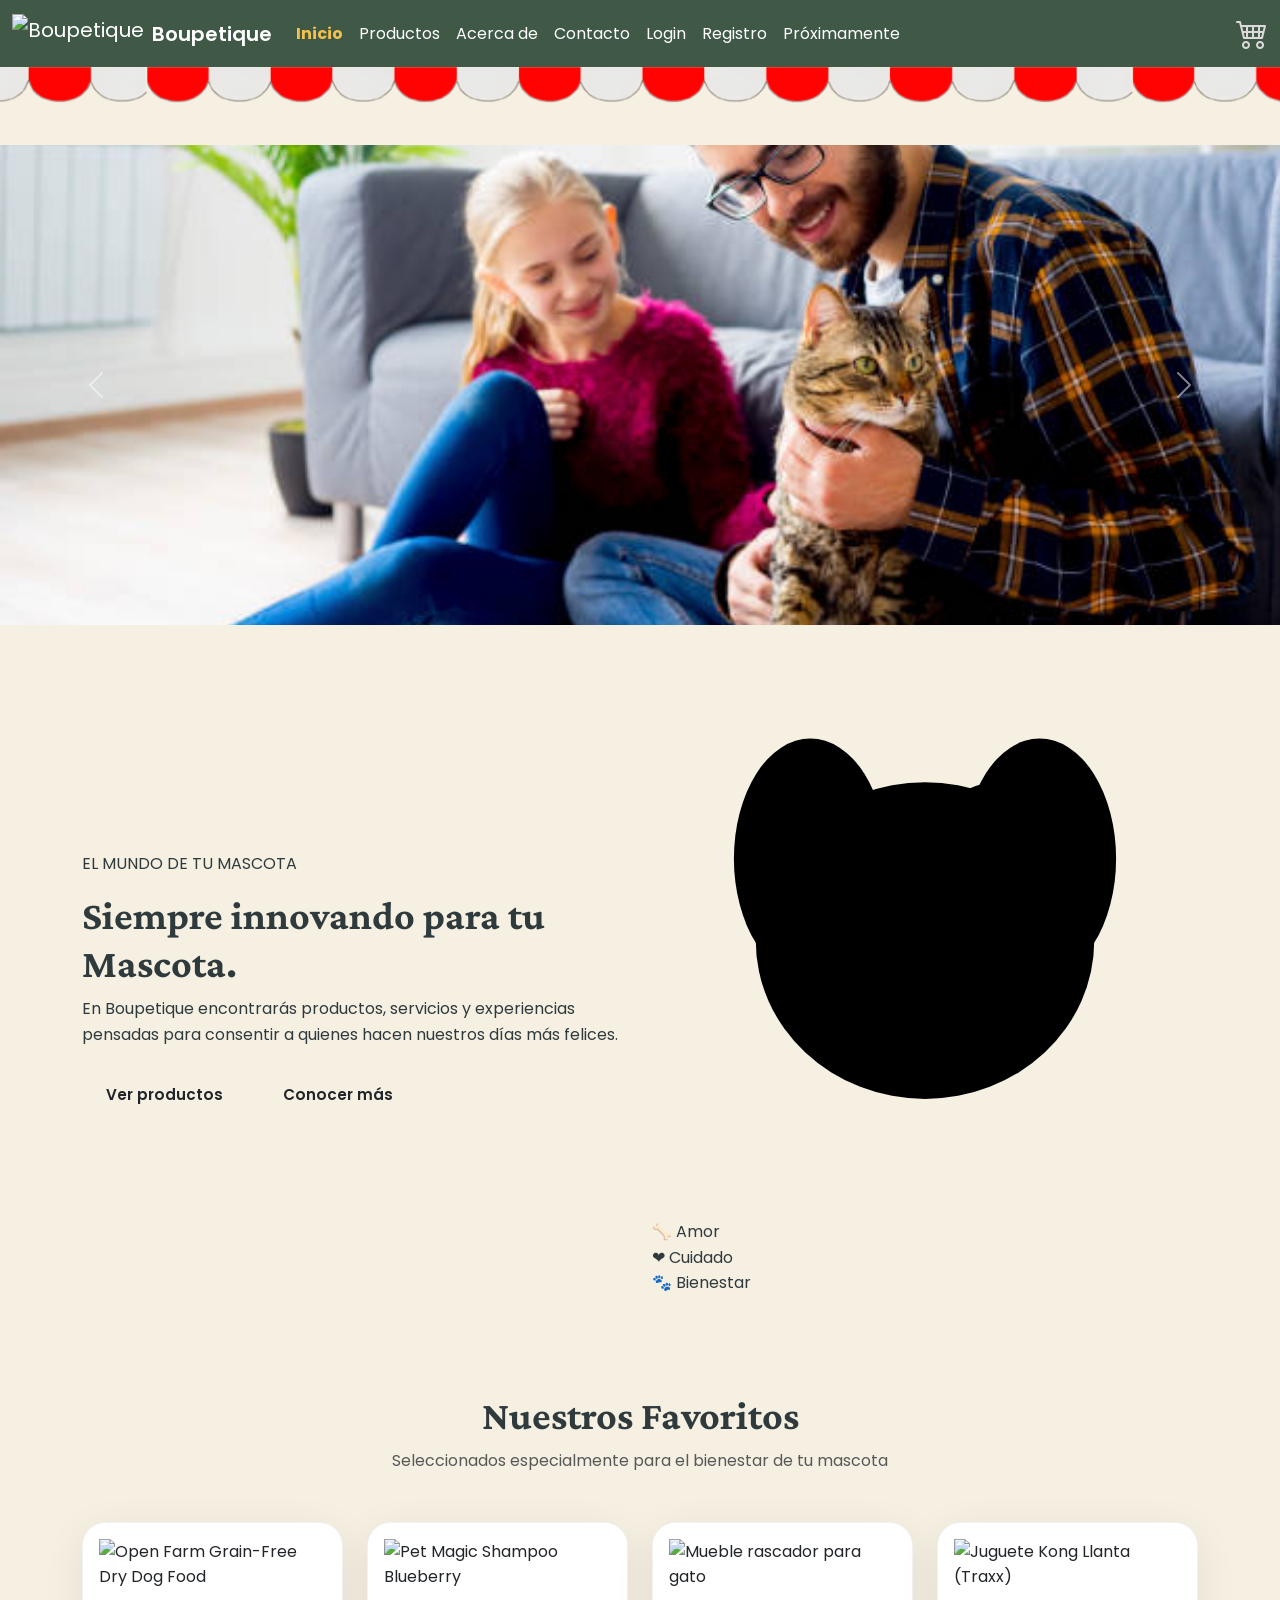
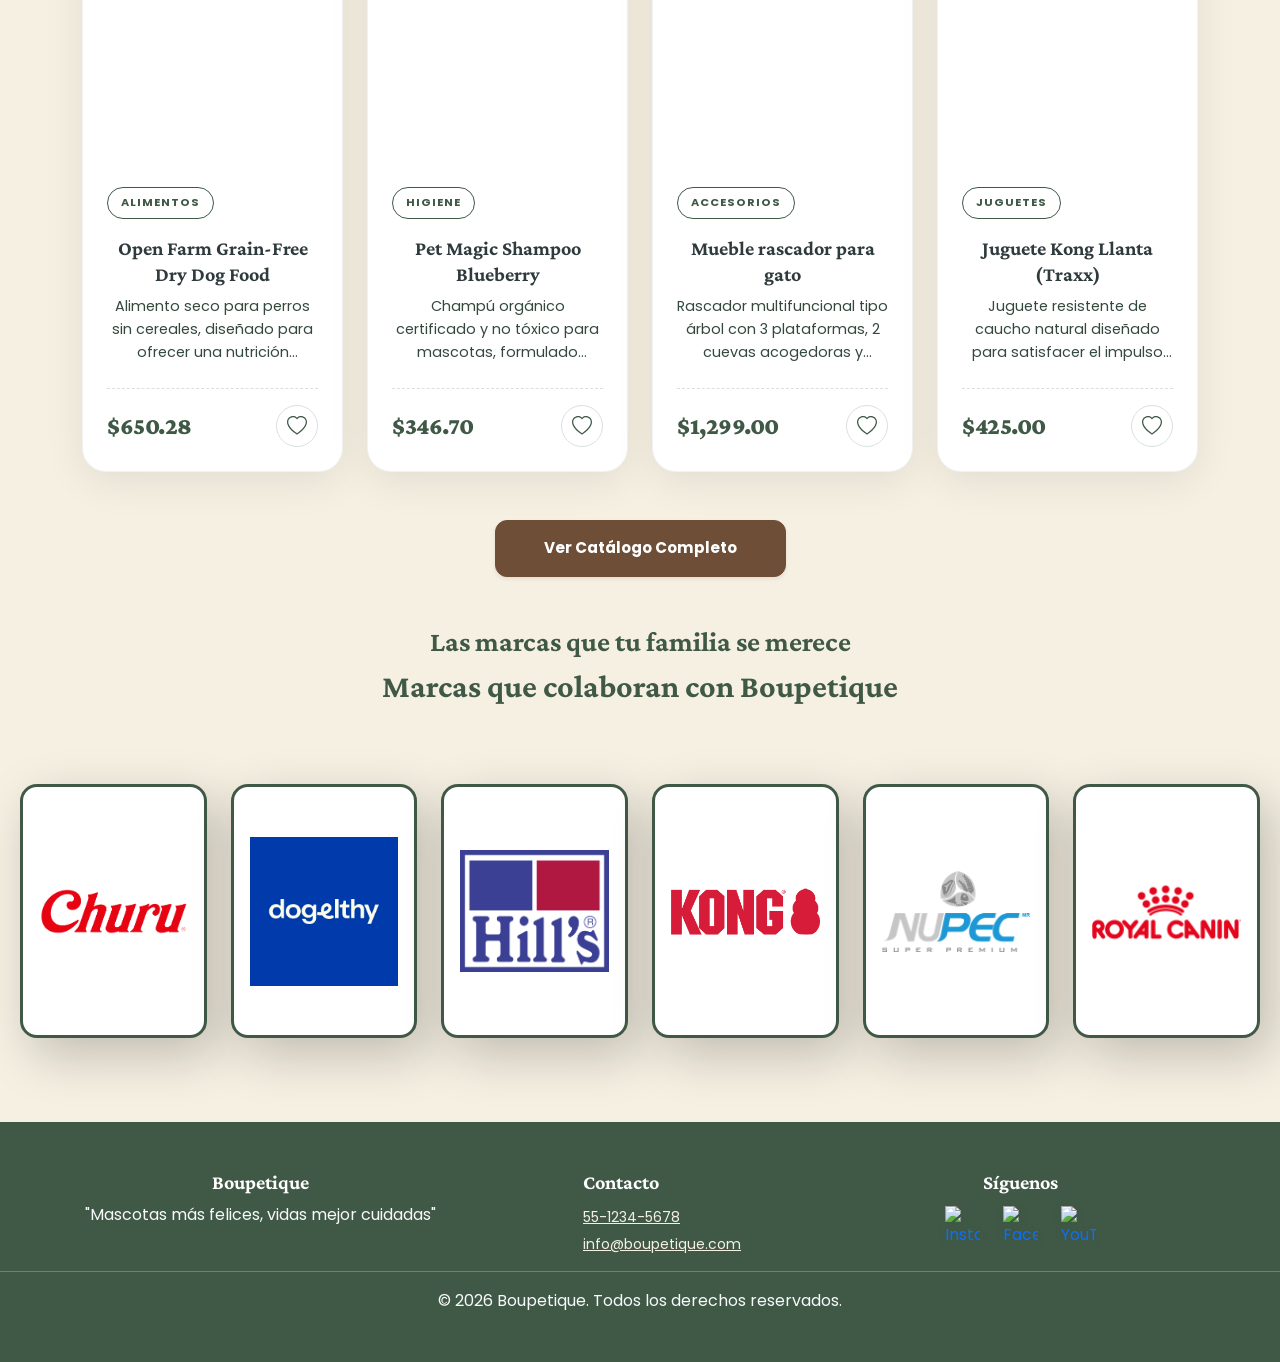
==== index.html @ d032ddd1 "se resuelve problema de boton de ver catalogo completo" ====
<!DOCTYPE html>
<html lang="es">

<head>
    <meta charset="UTF-8">
    <meta name="viewport" content="width=device-width, initial-scale=1.0">
    <title>Boupetique</title>
    <!-- Icono de la pestaña del navegador -->
    <link rel="icon" type="image/png" href="assets/logo-img/pinguino.png">

    <!-- Iconos -->
    <link rel="stylesheet" href="https://cdnjs.cloudflare.com/ajax/libs/font-awesome/6.7.2/css/all.min.css"
        integrity="sha512-Evv84Mr4kqVGRNSgIGL/F/aIDqQb7xQ2vcrdIwxfjThSH8CSR7PBEakCr51Ck+w+/U6swU2Im1vVX0SVk9ABhg=="
        crossorigin="anonymous" referrerpolicy="no-referrer" />
    <!-- Conexión de BootStrap -->
    <link href="https://cdn.jsdelivr.net/npm/bootstrap@5.3.8/dist/css/bootstrap.min.css" rel="stylesheet"
        integrity="sha384-sRIl4kxILFvY47J16cr9ZwB07vP4J8+LH7qKQnuqkuIAvNWLzeN8tE5YBujZqJLB" crossorigin="anonymous">

    <!-- Conexión a CSS -->
    <link rel="stylesheet" href="css/styles.css">
    <link rel="stylesheet" href="css/stylesPerrito.css">


</head>

<body data-page="inicio">
    <header id="site-header">
        <div data-include="partials/navbar.html"></div>
        <div class="techo-banner"></div>
    </header>
<!-- Carousel -->
        <div id="carouselExample" class="carousel slide" data-bs-ride="carousel" data-bs-interval="5000">
    <div class="carousel-inner">
        <div class="carousel-item active">
            <img src="assets/Brands/catfamily.jpg" class="d-block w-100" alt="...">
        </div>
        <div class="carousel-item">
            <img src="assets/Brands/dogsfamily.jpg" class="d-block w-100" alt="...">
        </div>
        <div class="carousel-item">
            <img src="assets/Brands/petfamily.jpg" class="d-block w-100" alt="...">
        </div>
    </div>

    <button class="carousel-control-prev" type="button" data-bs-target="#carouselExample" data-bs-slide="prev">
        <span class="carousel-control-prev-icon" aria-hidden="true"></span>
        <span class="visually-hidden">Previous</span>
    </button>
    <button class="carousel-control-next" type="button" data-bs-target="#carouselExample" data-bs-slide="next">
        <span class="carousel-control-next-icon" aria-hidden="true"></span>
        <span class="visually-hidden">Next</span>
    </button>
</div>
<!-- Fin Carousel -->

    <main class="flex-grow-1">
        <!-- =====================================================
         HERO / LANDING
    ====================================================== -->

    <section id="inicio" class="hero">

        <div class="container">

            <div class="row align-items-center py-5">

                <!-- TEXTO -->
                <div class="col-lg-6 text-center text-lg-start">

                    <p class="small-title">
                         EL MUNDO DE TU MASCOTA
                    </p>

                    <h1>
                        Siempre innovando para tu
                        <span>Mascota.</span>
                    </h1>

                    <p class="hero-text">
                        En Boupetique encontrarás productos, servicios
                        y experiencias pensadas para consentir
                        a quienes hacen nuestros días más felices.
                    </p>

                    <div class="mt-4">

                        <a href="html/productos.html"
                           class="btn btn-bouti me-2">
                            Ver productos
                        </a>

                        <a href="html/acerca.html"
                           class="btn btn-outline-bouti">
                            Conocer más
                        </a>

                    </div>

                </div>


                <!-- PERRITO -->
                <div class="col-lg-6">

                    <div class="dog-container">

                        <!-- Círculo de fondo -->
                        <div class="dog-background"></div>


                        <!-- PERRITO SVG -->
                        <svg
                            id="dog"
                            viewBox="0 0 500 500"
                            class="dog-svg">

                            <!-- Oreja izquierda -->
                            <ellipse
                                cx="145"
                                cy="170"
                                rx="70"
                                ry="110"
                                class="ear"/>

                            <!-- Oreja derecha -->
                            <ellipse
                                cx="355"
                                cy="170"
                                rx="70"
                                ry="110"
                                class="ear"/>


                            <!-- Cabeza -->
                            <ellipse
                                cx="250"
                                cy="245"
                                rx="155"
                                ry="145"
                                class="dog-head"/>


                            <!-- Mancha -->
                            <ellipse
                                cx="315"
                                cy="180"
                                rx="65"
                                ry="80"
                                class="spot"/>


                            <!-- OJO IZQUIERDO -->

                            <circle
                                cx="190"
                                cy="230"
                                r="35"
                                class="eye"/>

                            <!-- Pupila izquierda -->
                            <circle
                                id="pupil-left"
                                cx="190"
                                cy="230"
                                r="15"
                                class="pupil"/>


                            <!-- OJO DERECHO -->

                            <circle
                                cx="310"
                                cy="230"
                                r="35"
                                class="eye"/>

                            <!-- Pupila derecha -->
                            <circle
                                id="pupil-right"
                                cx="310"
                                cy="230"
                                r="15"
                                class="pupil"/>


                            <!-- Hocico -->
                            <ellipse
                                cx="250"
                                cy="315"
                                rx="65"
                                ry="50"
                                class="muzzle"/>


                            <!-- Nariz -->
                            <ellipse
                                cx="250"
                                cy="300"
                                rx="25"
                                ry="18"
                                class="nose"/>


                            <!-- Boca -->
                            <path
                                d="M250 318
                                C250 345 220 350 205 335
                                M250 318
                                C250 345 280 350 295 335"
                                class="mouth"/>

                        </svg>


                        <!-- Texto decorativo -->
                        <div class="floating-card card-one">
                            🦴 Amor
                        </div>

                        <div class="floating-card card-two">
                            ❤️ Cuidado
                        </div>

                        <div class="floating-card card-three">
                            🐾 Bienestar
                        </div>

                    </div>

                </div>

            </div>

        </div>


    </section>
</main>
<!-- Fin perrito -->

<!-- SECCIÓN NUESTROS FAVORITOS-->
<section class="container py-5">
    <div class="text-center mb-5">
        <h2 class="fw-bold display-6">Nuestros Favoritos</h2>
        <p class="text-muted">Seleccionados especialmente para el bienestar de tu mascota</p>
    </div>

    <!-- Contenedor vacío con ID único -->
    <div id="favoritos-container" class="row g-4 justify-content-center">
        <div class="col-12 text-center text-muted py-5">
            <div class="spinner-border text-primary" role="status"></div>
            <p class="mt-3">Cargando productos...</p>
        </div>
    </div>

    <div class="text-center mt-5">
        <a href="html/productos.html" class="btn btn-dark px-5 py-3 rounded-pill fw-bold shadow-sm">Ver Catálogo Completo</a>
    </div>
</section>

<!-- Llamada al script específico para favoritos -->

<script type="module" src="js/home-productos.js"></script> 

<!--Marcas que colaboran con Boupetique-->
<div class="msginicio">
    <h3>Las marcas que tu familia se merece</h3>
    <h2>Marcas que colaboran con Boupetique</h2><br><br>
</div>
<!-- Marcas en cards -->
<div class="containerBrand text-center">
    <div class="row row-cols-1 row-cols-sm-2 row-cols-md-3 row-cols-xl-6 g-4">
        <div class="col">
            <div class="cardBrand">
                <img src="assets/Brands/CHURU.png" alt="Royal Canin" class="img-fluid brand-img">
            </div>
        </div>
        <div class="col">
            <div class="cardBrand">
                <img src="assets/Brands/Dogelthy.jpg" alt="Royal Canin" class="img-fluid brand-img">
            </div>
        </div>
        <div class="col">
            <div class="cardBrand">
                <img src="assets/Brands/hills.png" alt="Royal Canin" class="img-fluid brand-img">
            </div>
        </div>
        <div class="col">
            <div class="cardBrand">
                <img src="assets/Brands/Kong.png" alt="Royal Canin" class="img-fluid brand-img">
            </div>
        </div>
        <div class="col">
            <div class="cardBrand">
                <img src="assets/Brands/nupec.png" alt="Royal Canin" class="img-fluid brand-img">
            </div>
        </div>
        <div class="col">
            <div class="cardBrand">
                <img src="assets/Brands/royal.png" alt="Royal Canin" class="img-fluid brand-img">
            </div>
        </div>
    </div>
</div>


   <!--  <footer id="site-footer" class="text-light py-5" data-include="partials/footer.html"></footer>-->
       <footer id="site-footer" class="text-light py-5" >

            <div class="container">
        <div class="row row-cols-1 row-cols-md-3 g-4 text-center">
            <div class="col d-flex flex-column align-items-center">

                
                <h5>Boupetique</h5>
                <p>"Mascotas más felices, vidas mejor cuidadas"</p>
            </div>
            <div class="col d-flex flex-column align-items-center">
                
                <div class="ms-md-3 d-flex flex-column gap-1 text-center text-md-start mt-3 mt-md-0">
                    <h5>Contacto</h5>
                    <a href="tel:+52-55-1234-5678" class="footer-l-p" style="color: #F6F0E3;">55-1234-5678</a>
                    <a href="mailto:info@boupetique.com" class="footer-l-p " style="color: #F6F0E3; max-width: 130px;">info@boupetique.com</a>
                </div>
            </div>
            <div class="col d-flex flex-column align-items-center">
                <h5>Síguenos</h5>
                <div class="d-flex justify-content-center align-items-center gap-3 social-links">
                                <!-- Red Social 1 -->
                                <a href="https://instagram.com" target="_blank" rel="noopener noreferrer"
                                    class="social-link" aria-label="Instagram">
                                    <img src="assets/icons/insta.png" class="social-icon" alt="Instagram">
                                </a>

                                <!-- Red Social 2 -->
                                <a href="https://facebook.com" target="_blank" rel="noopener noreferrer" class="social-link"
                                    aria-label="Facebook">
                                    <img src="assets/icons/facebook.png" class="social-icon" alt="Facebook">
                                </a>

                                <!-- Red Social 3 -->
                                <a href="https://youtube.com" target="_blank" rel="noopener noreferrer" class="social-link"
                                    aria-label="YouTube">
                                    <img src="assets/icons/yotube.png" class="social-icon" alt="YouTube">
                                </a>
                            </div>
                </div>
            </div>
        </div>
        <hr>
        <p class="text-center mb-0">&copy; 2026 Boupetique. Todos los derechos reservados.</p>
    </div>

    </footer>


    <!-- Script de Javascript -->
    <script src="js/app.js"></script>
    <script src="js/scriptPerrito.js"></script>
    <!-- Script de BootStrap -->
    <script src="https://cdn.jsdelivr.net/npm/bootstrap@5.3.8/dist/js/bootstrap.bundle.min.js"
        integrity="sha384-FKyoEForCGlyvwx9Hj09JcYn3nv7wiPVlz7YYwJrWVcXK/BmnVDxM+D2scQbITxI"
        crossorigin="anonymous"></script>
    <!-- Script de Contador de Productos -->
    <script type="module" src="js/productos/counterProducts.js"></script>
</body>

</html>
---- css/styles.css ----
@import url("https://fonts.googleapis.com/css2?family=Crimson+Pro:ital,wght@0,200..900;1,200..900&display=swap");
@import url("https://fonts.googleapis.com/css2?family=Poppins:wght@400;500;600;700&display=swap");

:root {
  /* PALETA DE COLORES BOUPETIQUE */
  --boupetique-olive: #3f5946;
  --boupetique-olive-clear: #5e7c64;
  --boupetique-gris: #34483d;
  --boupetique-gris-ceniza: #a8b5a0;
  --boupetique-chocolat: #d96b27;
  --boupetique-crema-almendras: #e7d8c9;
  --boupetique-cremita: #f6f0e3;
  --boupetique-negro-azabache: #2f3a3d;
  --boupetique-gris-alabastro: #d9e1de;
  --boupetique-texto-sobre-fondo: #ffffff;
  --boupetique-marron: #6f4e37;
  --boupetique-marron-oscuro: #4a3626;

  /* TIPOGRAFIAS */
  --font-titulo: "Crimson Pro", Georgia, serif;
  --font-cuerpo: "Poppins", system-ui, -apple-system, sans-serif;
}

body {
  margin: 0;
  min-height: 100vh;
  min-height: 100dvh;
  display: flex;
  flex-direction: column;
  font-family: var(--font-cuerpo);
  font-size: 1rem;
  line-height: 1.6;
  color: var(--boupetique-negro-azabache);
  background-color: var(--boupetique-cremita);
  cursor:
    url("../assets/logo-img/pinguino.png") 0 0,
    auto;
}

body > * {
  flex-shrink: 0;
}
/* Carousel config */
#carouselExample .carousel-item img {
  width: 100%;
  height: clamp(220px, 40vw, 480px);
  object-fit: cover;
}

/* family text*/
.msginicio{
  text-align: center;
  font-family: var(--font-cuerpo);
  color: #3f5946;
}

.msginicio h3,
.msginicio h2 {
  color: #3f5946;
}

/* Cards Brand */

.cardBrand {
  box-sizing: border-box;
  width: 100%;
  height: 254px;
  background: #ffffff;
  border: 3px solid #3f5946;
  box-shadow: 12px 17px 51px rgba(0, 0, 0, 0.22);
  backdrop-filter: blur(6px);
  border-radius: 17px;
  text-align: center;
  transition: all 0.5s;
  display: flex;
  align-items: center;
  justify-content: center;
  user-select: none;
  font-weight: bolder;
  color: black;
    cursor:
    url("../assets/logo-img/pinguino.png") 0 0,
    auto;
}

.cardBrand:hover {
  border: 6px solid #d96b27;
  transform: scale(1.05);
}

.cardBrand:active {
  transform: scale(0.95) rotateZ(1.7deg);
}

.brand-img {
  box-sizing: border-box;
  width: 100%;
  height: 100%;
  padding: 16px;
  object-fit: contain;
}

.containerBrand{
  padding: 20px;
}
/* Controla footer */

.pantalla-completa {
  height: 100vh;
}
#site-footer {
  margin-top: 5%;
}

#site-header {
  /* Aplica el dibujo a navbar */
  cursor:
    url("../assets/logo-img/pinguino.png") 0 0,
    auto;
  position: sticky;
  top: 0;
  z-index: 1000;
  width: 100%;
  transition: transform 1s ease;
  will-change: transform;
}

#site-header.header-hidden {
  transform: translateY(-100%);
}

a {
  /* Aplica el dibujo a navbar */
  cursor:
    url("../assets/logo-img/pinguino.png") 0 0,
    auto;
}

/* Regla global para todos los títulos */
h1,
h2,
h3,
h4,
h5,
h6 {
  font-family: var(--font-titulo);
  font-weight: 700;
  color: var(--boupetique-negro-azabache);
  margin-top: 0;
}

/*NAVBAR*/
/* Estilo para el contenedor del monograma */
.logo-badge {
  font-family: var(--font-titulo);
  letter-spacing: -1px;
  background: linear-gradient(135deg, #34483d 0%, #5e7c64 100%);
  transition: transform 0.5s ease-in-out;
}

.mobile-brand-logo {
  width: 38px;
  height: 38px;
  object-fit: cover;
  box-shadow: 0 3px 9px rgba(47, 58, 61, 0.24);
  transition: transform 0.25s ease;
}

.navbar-brand:hover .mobile-brand-logo {
  transform: scale(1.06);
}

/* Efecto hover interactivo al pasar el mouse */
.navbar-brand:hover .logo-badge {
  transform: scale(1.2);
}

/* Forzamos el color de la barra de navegación */
#nav.navbar {
  background-color: var(--boupetique-olive) !important;
}
/*links del navbar*/
.nav-link {
  color: #ffffff !important;
}

.nav-link:hover {
  color: #e8c98a !important;
}

.nav-link.active {
  color: #f2c14e !important;
  font-weight: bold;
}
/* Estilo del footer */
footer {
  background-color: var(--boupetique-olive);
  /* Aplica el dibujo a footer */
  cursor:
    url("../assets/logo-img/pinguino.png") 0 0,
    auto;
}

footer h5 {
  color: var(--boupetique-texto-sobre-fondo);
}

.contact-info-card {
  margin-bottom: 1.25rem;
}

.map-contact {
  margin-top: 2rem;
}

.contact-details-list li {
  font-size: 0.98rem;
  line-height: 1.7;
  color: var(--boupetique-gris);
}

/* Social media icons under contact section */
.contact-social-card {
  display: flex;
  flex-direction: column;
  align-items: flex-start;
  text-align: left;
  background: #fff;
  padding: 1.5rem 1.5rem 1.25rem;
  border-radius: 1.5rem;
  box-shadow: 0 0.5rem 1.5rem rgba(52, 72, 61, 0.08);
  border: 1px solid rgba(52, 72, 61, 0.08);
}

.social-title {
  color: var(--boupetique-gris);
  font-size: 1.15rem;
  margin-bottom: 0.9rem;
}

.social-links {
  width: 100%;
}

.social-link {
  display: inline-flex;
  align-items: center;
  justify-content: center;
  width: 42px;
  height: 42px;
  border-radius: 0.75rem;
  background: transparent;
  transition:
    transform 0.2s ease,
    opacity 0.2s ease;
  opacity: 1;
}

.social-link:hover {
  transform: translateY(-1px);
  opacity: 0.85;
}

.social-icon {
  width: 40px;
  height: 40px;
  object-fit: contain;
  display: block;
  filter: drop-shadow(0 2px 4px rgba(52, 72, 61, 0.12));
}

/*para los iconos*/
.fa-solid {
  color: var(--boupetique-olive) !important;
}

/* Estilo del botón buscar */
.btn-mi-color {
  color: var(--boupetique-texto-sobre-fondo);
  background-color: var(--boupetique-marron);
  border-color: var(--boupetique-marron);
  cursor:
    url("../assets/logo-img/pinguino.png") 0 0,
    auto;
}

.btn-mi-color:hover {
  color: var(--boupetique-texto-sobre-fondo);
  background-color: var(--boupetique-marron-oscuro);
  border-color: var(--boupetique-marron-oscuro);
  cursor:
    url("../assets/logo-img/pinguino.png") 0 0,
    auto;
}

/* SECCION SOBRE NOSOTROS */
.sobre-nosotros {
  display: flex;
  flex-direction: column;
  align-items: center;
  width: 100%;
  max-width: 1100px;
  margin: 0 auto;
  padding: 3rem 1.25rem;
  box-sizing: border-box;
}

.contenedor-nosotros {
  max-width: 820px;
  margin: 0 auto 2.5rem auto;
  text-align: center;
}

.subtitulo {
  color: var(--boupetique-chocolat);
  font-family: var(--font-cuerpo);
  font-weight: 600;
  font-size: 0.85rem;
  letter-spacing: 1px;
  margin-bottom: 0.5rem;
  display: block;
}

.descripcion-principal {
  font-family: var(--font-cuerpo);
  font-size: 1.05rem;
  font-weight: 400;
  line-height: 1.6;
  color: var(--boupetique-negro-azabache);
  text-align: center;
  margin: 0 auto;
}

/* BANNER */
.banner-sn {
  width: 100%;
  max-width: 1000px;
  margin: 0 auto 2.5rem auto;
  border-radius: 20px;
  overflow: hidden;
  box-shadow: 0 8px 20px rgba(0, 0, 0, 0.08);
  display: flex;
  flex-direction: column;
}

.banner-sn img {
  width: 100%;
  height: 260px;
  object-fit: cover;
  display: block;
}

.titulo-valores {
  background-color: var(--boupetique-olive);
  padding: 1.25rem 1.5rem;
  text-align: center;
}

.titulo-valores h2 {
  color: #ffffff;
  font-family: var(--font-titulo);
  font-size: 1.6rem;
  font-weight: 700;
  margin: 0;
}

/* Responsive Banner */
@media (min-width: 768px) {
  .banner-sn img {
    height: 350px;
  }

  .titulo-valores h2 {
    font-size: 2rem;
  }
}

@media (min-width: 1024px) {
  .banner-sn img {
    height: 380px;
  }

  .titulo-valores h2 {
    font-size: 2.2rem;
  }
}

/* TARJETAS DE VALORES */
.valores-grid {
  display: grid;
  grid-template-columns: 1fr;
  gap: 1.5rem;
  width: 100%;
  max-width: 1100px;
  margin: 1rem auto;
  padding: 0;
  box-sizing: border-box;
}

.tarjeta-valor {
  background-color: #ffffff;
  border-radius: 16px;
  padding: 2rem 1.5rem;
  text-align: center;
  border: 1px solid rgba(0, 0, 0, 0.06);
  box-shadow: 0 4px 15px rgba(0, 0, 0, 0.04);
  transition:
    transform 0.3s ease,
    box-shadow 0.3s ease;
  display: flex;
  flex-direction: column;
  justify-content: flex-start;
}

.tarjeta-valor:hover {
  transform: translateY(-5px);
  box-shadow: 0 8px 22px rgba(0, 0, 0, 0.08);
}

.icono-valor {
  width: 56px;
  height: 56px;
  border-radius: 50%;
  background-color: var(--boupetique-cremita);
  display: flex;
  align-items: center;
  justify-content: center;
  margin: 0 auto 1.25rem auto;
  flex-shrink: 0;
}

.icono-valor i {
  font-size: 40px;
}

.tarjeta-valor h3 {
  font-family: var(--font-titulo);
  font-size: 1.2rem;
  font-weight: 700;
  color: var(--boupetique-negro-azabache);
  margin: 0 0 0.75rem 0;
  line-height: 1.3;
}

.tarjeta-valor p {
  font-family: var(--font-cuerpo);
  font-size: 0.9rem;
  font-weight: 400;
  line-height: 1.55;
  color: var(--boupetique-olive);
  margin: 0;
}

/* Grilla adaptable de valores */
@media (min-width: 640px) {
  .valores-grid {
    grid-template-columns: repeat(2, 1fr);
  }
}

@media (min-width: 1024px) {
  .valores-grid {
    grid-template-columns: repeat(4, 1fr);
  }
}

/* TITULAR DEL EQUIPO */
.equipo-header {
  text-align: center;
  max-width: 750px;
  margin: 0 auto 3rem auto;
  padding: 0 1rem;
}

/* Subtítulo */
.equipo-header .subtitulo {
  color: var(--boupetique-chocolat);
  font-family: var(--font-cuerpo);
  font-size: 0.85rem;
  font-weight: 700;
  letter-spacing: 1.5px;
  text-transform: uppercase;
  display: block;
  margin-bottom: 0.5rem;
}

/* Título principal del equipo */
.equipo-header h2 {
  font-family: var(--font-titulo);
  font-size: 2.2rem;
  font-weight: 700;
  color: var(--boupetique-negro-azabache);
  margin-bottom: 1rem;
}

/* Párrafo descriptivo */
.descripcion-equipo {
  font-family: var(--font-cuerpo);
  font-size: 1.05rem;
  line-height: 1.6;
  color: var(--boupetique-olive);
  margin: 0 auto;
}

@media (min-width: 768px) {
  .equipo-header h2 {
    font-size: 2.6rem;
  }
}

/* CARDS*/
.card {
  width: 100%;
  border-radius: 12px;
  border: 1px solid rgba(0, 0, 0, 0.08);
  overflow: hidden;
}

.card-img-top {
  height: 220px;
  width: 100%;
  object-fit: cover;
}

.card-body {
  display: flex;
  flex-direction: column;
  text-align: center;
}

.contactanos {
  margin-bottom: 2rem;
}

.footer-l-p {
  font-size: 14px;
}

/*<-------------- Formulario ------------>/
/**Zaira*/
.form {
  background-color: #ffffff;
  padding: 40px;
  border-radius: 24px;
  box-shadow: 0 8px 25px rgba(48, 58, 60, 0.1);
}

.form-label {
  color: var(--boupetique-negro-azabache);
  font-weight: 600;
}

.form-control {
  background-color: var(--boupetique-cremita);
  border: 1px solid transparent;
  border-radius: 10px;
  padding: 14px;
  color: var(--boupetique-negro-azabache);
}

.form-control:focus {
  background-color: #ffffff;
  border-color: var(--boupetique-olive);
  box-shadow: none;
}

.form-control::placeholder {
  color: var(--boupetique-gris-ceniza);
}

/*botón*/
.btn-primary {
  background-color: var(--boupetique-chocolat);
  border-color: var(--boupetique-chocolat);
  border-radius: 30px;
  padding: 12px;
  font-weight: 600;
}

.btn-primary:hover {
  background-color: var(--boupetique-gris-ceniza);
  border-color: var(--boupetique-gris);
}

/*canales*/
.contact-info-card {
  background-color: var(--boupetique-crema-almendras);
  border: none;
  border-radius: 24px !important;
  text-align: center;
}

.contact-details-list {
  color: var(--boupetique-gris) !important;
}

.contact-details-list strong {
  color: var(--boupetique-olive);
}

/*Redes sociales*/
.contact-social-card {
  background-color: #ffffff;
  border-radius: 20px;
  margin-top: 20px;
  padding: 25px;
  box-shadow: 0 5px 20px rgba(47, 58, 61, 0.08);
}

.social-title {
  color: var(--boupetique-negro-azabache);
}

.social-icon {
  width: 35px;
  height: 35px;
  transition: transform 0.2s ease;
}

.social-icon:hover {
  transform: translateY(-3px);
}

/*Mapa*/
.map-contact {
  background-color: #ffffff !important;
  border-radius: 20px;
  box-shadow: 0 5px 20px rgba(47, 58, 61, 0.08);
}

.map-contact .bg-light {
  background-color: var(--boupetique-cremita) !important;
  color: var(--boupetique-gris-ceniza) !important;
}

/*Olan*/
/*Formulario de registro de usuario titulo y titulo de fehca de nacimiento */

.titleR {
  font-weight: 600;
  letter-spacing: -1px;
  position: relative;
  display: flex;

  font-size: 30px;
  font-weight: bold;
}

.titleF {
  font-size: 1rem; /* tamaño de letra */
  font-weight: bold; /* en negritas */
  color: #333; /* color */
}

/* COMPARATIVA DE CARDS DEL EQUIPO */
.team-version-heading {
  max-width: 720px;
  margin: 0 auto 1.5rem;
  padding: 0 1rem;
  text-align: center;
}

.team-version-heading h3 {
  margin: 0.2rem 0 0.35rem;
  font-size: clamp(1.55rem, 3vw, 2rem);
}

.team-version-heading p {
  margin: 0;
  color: var(--boupetique-olive);
  font-size: 0.95rem;
}

.team-version-label {
  display: inline-block;
  color: var(--boupetique-chocolat);
  font-size: 0.76rem;
  font-weight: 700;
  letter-spacing: 0.12em;
  text-transform: uppercase;
}

.team-original-grid .col,
.team-flip-grid .col {
  display: flex;
}

.team-original-grid .card,
.team-flip-card {
  min-height: 520px;
}

.team-redesign {
  margin-top: 5rem;
  padding: 3.5rem 0 4.5rem;
  /* background: linear-gradient(180deg, rgba(217, 225, 222, 0.32), rgba(246, 240, 227, 0));*/
}

.team-flip-card {
  width: 100%;
  height: 520px;
  position: relative;
  border-radius: 16px;
  perspective: 1100px;
  outline: none;
  cursor:
    url("../assets/logo-img/pinguino.png") 0 0,
    pointer;
}

.team-flip-card:focus-visible {
  outline: 3px solid var(--boupetique-chocolat);
  outline-offset: 5px;
}

.team-flip-inner {
  width: 100%;
  height: 100%;
  position: relative;
  border-radius: inherit;
  transform-style: preserve-3d;
  transition: transform 0.8s cubic-bezier(0.2, 0.7, 0.2, 1);
}
/*
.containerui:hover .team-flip-inner,
.containerui:focus .team-flip-inner {
  transform: rotateX(180deg);
}
*/
.flipux:hover .team-flip-inner,
.flipux:focus .team-flip-inner {
  transform: rotateY(180deg);
}

.team-card-face {
  position: absolute;
  inset: 0;
  display: flex;
  flex-direction: column;
  overflow: hidden;
  border: 1px solid rgba(52, 72, 61, 0.12);
  border-radius: inherit;
  box-shadow: 0 8px 24px rgba(52, 72, 61, 0.14);
  backface-visibility: hidden;
  -webkit-backface-visibility: hidden;
}

.team-card-front {
  background-color: #ffffff;
}

.team-card-front img {
  width: 100%;
  height: calc(100% - 95px);
  object-fit: cover;
  object-position: center 28%;
  display: block;
}

.team-card-front h4 {
  min-height: 95px;
  margin: 0;
  padding: 1rem;
  display: flex;
  align-items: center;
  justify-content: center;
  text-align: center;
  font-size: 1.22rem;
  line-height: 1.25;
}

.team-card-back {
  padding: 2rem 1.65rem;
  align-items: center;
  justify-content: center;
  text-align: center;
}

.team-card-back h4 {
  margin-bottom: 1rem;
  font-size: 1.45rem;
}

.team-card-back p {
  margin: 0;
  font-size: 0.92rem;
  line-height: 1.7;
}

.containerui .team-card-front h4 {
  color: var(--boupetique-texto-sobre-fondo);
  background: linear-gradient(
    135deg,
    var(--boupetique-olive),
    var(--boupetique-olive-clear)
  );
}

.containerui .team-card-back {
  color: var(--boupetique-texto-sobre-fondo);
  background:
    radial-gradient(
      circle at 82% 14%,
      rgba(217, 107, 39, 0.22),
      transparent 28%
    ),
    linear-gradient(145deg, var(--boupetique-gris), var(--boupetique-olive));
}

.containerui .team-card-back h4,
.containerui .team-card-back p {
  color: var(--boupetique-texto-sobre-fondo);
}

/* Variante UX: alabastro + marrón cálido, con giro horizontal. */
.flipux .team-card-front {
  background-color: var(--boupetique-gris-alabastro);
  font-size: 40px;
  box-shadow: 10px 10px 10px 5px rgba(0, 0, 0, 0.2);
}

.flipux .team-card-front h4 {
  color: var(--boupetique-negro-azabache);
  background: linear-gradient(
    135deg,
    var(--boupetique-cremita),
    var(--boupetique-crema-almendras)
  );
  border-top: 4px solid var(--boupetique-chocolat);
}

.flipux .team-card-back {
  color: var(--boupetique-texto-sobre-fondo);
  background:
    radial-gradient(
      circle at 82% 14%,
      rgba(217, 107, 39, 0.22),
      transparent 28%
    ),
    linear-gradient(145deg, var(--boupetique-gris), var(--boupetique-olive));
  transform: rotateY(180deg);
}

.flipux .team-card-face {
  transform-style: preserve-3d;
}

.flipux .team-card-front h4,
.flipux .team-card-back h4,
.flipux .team-card-back p {
  transform: translateZ(38px);
}

.flipux .team-card-back h4,
.flipux .team-card-back p {
  color: var(--boupetique-texto-sobre-fondo);
}

@media (max-width: 575.98px) {
  .team-version-heading {
    margin-bottom: 1rem;
  }

  .team-redesign {
    margin-top: 3.5rem;
    padding-top: 2.75rem;
  }

  .team-original-grid .card,
  .team-flip-card {
    min-height: 420px;
  }

  .team-flip-card {
    height: 420px;
  }
}

@media (min-width: 768px) and (max-width: 991.98px) {
  .team-original-grid .card,
  .team-flip-card {
    min-height: 560px;
  }

  .team-flip-card {
    height: 560px;
  }
}

@media (prefers-reduced-motion: reduce) {
  .team-flip-inner,
  .mobile-brand-logo {
    transition-duration: 0.9ms;
  }
}
/*?formulario de prductos*/
.form-products {
  background-color: var(--boupetique-olive);
  padding: 1.25rem 1.5rem;
  text-align: center;
  color: #ffffff;
  cursor:
    url("../assets/logo-img/pinguino.png") 0 0,
    auto;
}

/* Techo en banner */
.techo-banner {
  width: 100%;
  height: 78px;
  background-image: url("../assets/techo1.png");
  background-repeat: repeat-x;
  background-size: 77%;
  background-position: top center;
  pointer-events: none;
}

/* Inputs y Textareas más redondeados */
.form-control,
.form-select {
  border-radius: 12px !important;
  border: 2px solid #e8e8e8;
  padding: 12px 16px;
  font-size: 0.95rem;
  transition: all 0.3s ease;
}

.form-control:focus,
.form-select:focus {
  border-color: #5e7c64;
  box-shadow: 0 0 0 3px rgba(94, 124, 100, 0.15);
  outline: none;
}

/* Labels más estilizados */
.form-label {
  font-weight: 600;
  color: #2f3a3d;
  margin-bottom: 8px;
  font-size: 0.9rem;
}

/* Selects con mejor apariencia */
.form-select {
  background-image: url("data:image/svg+xml,%3csvg xmlns='http://www.w3.org/2000/svg' viewBox='0 0 16 16'%3e%3cpath fill='none' stroke='%235E7C64' stroke-linecap='round' stroke-linejoin='round' stroke-width='2' d='m2 5 6 6 6-6'/%3e%3c/svg%3e");
  background-position: right 12px center;
  background-size: 16px 12px;
  padding-right: 40px;
  cursor: pointer;
}

.form-select:hover {
  border-color: #5e7c64;
}

/* Tarjetas del formulario más redondeadas */
.card {
  border-radius: 20px !important;
  box-shadow: 0 8px 30px rgba(0, 0, 0, 0.08);
  border: none;
  overflow: hidden;
}

.card-header {
  border-radius: 20px 20px 0 0 !important;
  padding: 20px 24px;
  font-size: 1.1rem;
  font-weight: 600;
}

.card-body {
  padding: 28px;
}

/* Botones más redondeados y modernos */
.btn {
  border-radius: 12px !important;
  padding: 12px 24px;
  font-weight: 600;
  font-size: 0.95rem;
  transition: all 0.3s ease;
  border: none;
}

.btn-success {
  background: linear-gradient(135deg, #5e7c64 0%, #3f5946 100%);
  box-shadow: 0 4px 15px rgba(94, 124, 100, 0.3);
}

.btn-success:hover {
  background: linear-gradient(135deg, #3f5946 0%, #2f3a3d 100%);
  transform: translateY(-2px);
  box-shadow: 0 6px 20px rgba(94, 124, 100, 0.4);
}

.btn-secondary {
  background: #f5f5f5;
  color: #2f3a3d;
}

.btn-secondary:hover {
  background: #e8e8e8;
  transform: translateY(-2px);
}

/* Invalid feedback más estilizado */
.invalid-feedback {
  font-size: 0.85rem;
  margin-top: 6px;
  padding-left: 4px;
}

/* Valid feedback (cuando está correcto) */
.form-control.is-valid,
.form-select.is-valid {
  border-color: #5e7c64;
  background-image: url("data:image/svg+xml,%3csvg xmlns='http://www.w3.org/2000/svg' viewBox='0 0 8 8'%3e%3cpath fill='%235E7C64' d='M2.3 6.73.6 4.53c-.4-1.04.46-1.4 1.1-.8l1.1 1.4 3.4-3.8c.6-.63 1.6-.27 1.2.7l-4 4.6c-.43.5-.8.4-1.1.1z'/%3e%3c/svg%3e");
  background-repeat: no-repeat;
  background-position: right 12px center;
  background-size: 16px 16px;
}

/* Espaciado entre campos */
.mb-3 {
  margin-bottom: 1.2rem !important;
}

/* Placeholder más sutil */
.form-control::placeholder {
  color: #b0b0b0;
  font-style: italic;
}

/* Alert de error más redondeada */
.alert-danger {
  border-radius: 12px;
  border: none;
  padding: 16px 20px;
  font-size: 0.95rem;
}

/* Badges más redondeados */
.badge {
  border-radius: 8px;
  padding: 6px 12px;
  font-weight: 500;
}

/* Scrollbar personalizado para la vista previa */
.card-body::-webkit-scrollbar {
  width: 8px;
}

.card-body::-webkit-scrollbar-track {
  background: #f1f1f1;
  border-radius: 10px;
}

.card-body::-webkit-scrollbar-thumb {
  background: #5e7c64;
  border-radius: 10px;
}

.card-body::-webkit-scrollbar-thumb:hover {
  background: #3f5946;
}

/* Animación suave al cargar */
@keyframes fadeInUp {
  from {
    opacity: 0;
    transform: translateY(20px);
  }
  to {
    opacity: 1;
    transform: translateY(0);
  }
}

.card {
  animation: fadeInUp 0.5s ease-out;
}

/* Mejoras responsive */
@media (max-width: 768px) {
  .card-body {
    padding: 20px;
  }

  .form-control,
  .form-select {
    padding: 10px 14px;
    font-size: 0.9rem;
  }
}

.faq-container {
  width: 100%;
  max-width: 700px;
  margin: 0 auto;
  padding: 1.5rem;
  box-sizing: border-box;
}

.faq-chat-list {
  display: flex;
  flex-direction: column;
  gap: 1.25rem;
}

.faq-item {
  display: flex;
  flex-direction: column;
  gap: 0.5rem;
}

/* Burbuja de Pregunta der */
.faq-question {
  align-self: flex-end;
  background-color: #3b503e;
  color: #ffffff;
  border: none;
  border-radius: 18px 18px 4px 18px;
  padding: 0.75rem 1.25rem;
  font-size: 0.95rem;
  cursor: pointer;
  display: flex;
  align-items: center;
  gap: 0.5rem;
  box-shadow: 0 2px 5px rgba(0, 0, 0, 0.08);
  transition:
    background-color 0.2s ease,
    transform 0.1s ease;
  max-width: 85%;
  text-align: left;
}

.faq-question:hover {
  background-color: #2e3e30;
}

.faq-question:active {
  transform: scale(0.98);
}

/* Contenedor de Respuesta colapsable */
.faq-answer-wrapper {
  max-height: 0;
  overflow: hidden;
  transition: max-height 0.3s ease-out;
  align-self: flex-start;
  width: 100%;
}

/* Burbuja de Respuesta izq*/
.faq-answer {
  background-color: #d5d2c6;
  color: #333333;
  border: 1px solid #e2e8f0;
  border-radius: 18px 18px 18px 4px;
  padding: 0.85rem 1.25rem;
  font-size: 0.92rem;
  line-height: 1.5;
  box-shadow: 0 2px 6px rgba(0, 0, 0, 0.05);
  display: inline-block;
  max-width: 85%;
}

/* Timestamp inferior */
.faq-timestamp {
  font-size: 0.78rem;
  color: #888888;
  text-align: center;
  margin-top: 1.5rem;
}
body[data-page="login"] {
  color: #e1e3e6;
}

/* cajita de login */
.glass-card {
  background: linear-gradient(to right, #324738, #324738);
  backdrop-filter: blur(8px);
  -webkit-backdrop-filter: blur(8px);
  border-radius: 1.5rem;
  box-shadow: 0 25px 50px -12px rgba(0, 0, 0, 0);
  max-width: 400px;
}

/* piwi logo */
.logo-badge {
  width: 48px;
  height: 48px;
  border-radius: 50%;
  background-color: rgba(9, 72, 1, 0.95);
}

.logo-badge img {
  width: 28px;
  height: 28px;
}

/* Entradas a formulario */
.custom-input {
  background-color: rgb(34, 60, 11);
  border: 1px solid transparent;
  color: #ffffff;
  border-radius: 0.75rem;
  padding: 0.75rem 1.25rem;
  font-size: 0.875rem;
  transition: all 0.2s ease;
}

.custom-input::placeholder {
  color: #d1d5db;
  opacity: 0.7;
}

.custom-input:focus {
  background-color: rgb(34, 60, 11);
  color: #ffffff;
  border-color: rgba(255, 255, 255, 0.3);
  box-shadow: none;
}

/* Botón */
.btn-custom-signin {
  background-color: rgba(20, 51, 4, 0.683);
  color: #ffffff;
  border: none;
  border-radius: 50rem;
  padding: 0.75rem 1.25rem;
  font-size: 0.875rem;
  font-weight: 500;
  transition: background-color 0.6s ease;
}

.btn-custom-signin:hover {
  background-color: rgba(34, 60, 11, 0.32);
  color: #ffffff;
}

.btn-google:hover {
  filter: brightness(1.15);
  color: #ffffff;
}

/* Perritos y gatitos  */
.avatar-stack {
  display: flex;
}

.avatar-stack img {
  width: 36px;
  height: 35px;
  border-radius: 60%;
  border: 1px solid #f0f0f0e9;
  object-fit: cover;
  margin-left: -6px;
}

.avatar-stack img:first-child {
  margin-left: 0;
}

/*! Botones TEMPORALES de productos, BORRAR CUANDO SE QUITEN BOTONES*/
.botones-productos {
  display: flex;
  justify-content: center;
  gap: 1rem;
  margin-top: 1.5rem;
  background-color: var(--boupetique-olive);
  padding: 1.25rem 1.5rem;
  text-align: center;
  color: #f6f0e3;
  cursor:
    url("../assets/logo-img/pinguino.png") 0 0,
    auto;
}
/*! Botones TEMPORALES de productos, BORRAR CUANDO SE QUITEN BOTONES*/
.botones-productos:hover,
.botones-productos:focus {
  background-color: #2c4434; /* Reemplaza por tu color verde oscuro */
  color: #ffffff;
  text-decoration: none;
}



/*! Carrito Olan,Andres CSS quitar cosas de ser necesario.*/

*{
    --color-blue-dark-blue: var(--boupetique-olive) !important;
    --color-light-blue: var(--boupetique-olive) !important;  
     
}

header.container{
    max-width: 100% !important;
    padding: 20px 40px;
    background-color: var(--color-light-blue);
    color: white;
    font-size: 20px;
}

header.container a{
    text-decoration: none;
    color: white;
}

.description img{ 
    height: 60px;
}

a.main{
    width: fit-content !important;
}



#payment-container > div .text{
    font-weight: bold;
}

.order-summary{
    height: fit-content;
    display: flex;
    flex-direction: column;
    justify-content: center;
    gap: 15px;
}

.order-summary > div{
    display: flex;
    justify-content: space-between;
    flex-wrap: wrap;
    gap: 12px
}

.order-summary p{
    margin: 0;
}

div.total{
    padding: 15px 0;
    border-top: 1px solid var(--color-gray);
    border-bottom: 1px solid var(--color-gray);
}
/* icono del carrito  */

.cart-icon {
  font-size: 2rem;   
  margin-left: 15px; 
  color: #dbd9d9;  
  font-weight: bold;  
}




.cart-icon:hover {
  color: #d4af37;    
  transform: scale(1.3); 


}

.nav-actions a:hover {
  color: #d4af37;          /* color brillante cuando pasas el mouse */
  
}
/* con su hover  */

/*tarjeta favoritos*/
.fav-card-boupetique {
    background-color: #ffffff;
    border: 1px solid rgba(0, 0, 0, 0.05);
    border-radius: 24px !important;
    box-shadow: 0 10px 40px rgba(0, 0, 0, 0.08);
    transition: all 0.4s cubic-bezier(0.175, 0.885, 0.32, 1.275);
    overflow: hidden;
    height: 100%;
}

.fav-card-boupetique:hover {
    transform: translateY(-8px);
    box-shadow: 0 15px 35px rgba(63, 89, 70, 0.12);
}

.fav-card-boupetique .card-img-top {
    background-color: #ffffff;
    padding: 1rem;
    height: 240px;
    object-fit: contain;
    transition: transform 0.5s ease;
}

.fav-card-boupetique:hover .card-img-top {
    transform: scale(1.08);
}

.badge-categoria-boupetique {
    background-color: transparent !important;
    color: var(--boupetique-olive) !important;
    border: 1px solid var(--boupetique-olive);
    font-family: var(--font-cuerpo);
    font-size: 0.7rem;
    font-weight: 700;
    letter-spacing: 1px;
    text-transform: uppercase;
    padding: 0.4rem 0.8rem;
    border-radius: 50px;
    margin-bottom: 1rem;
}

.card-title-fav {
    font-family: var(--font-titulo);
    font-size: 1.25rem;
    font-weight: 700;
    color: var(--boupetique-negro-azabache);
    line-height: 1.3;
    margin-bottom: 0.5rem;
    display: -webkit-box;
    line-clamp: 2;
    -webkit-line-clamp: 2;
    -webkit-box-orient: vertical;
    overflow: hidden;
}

.desc-truncada {
    font-family: var(--font-cuerpo);
    font-size: 0.9rem;
    color: var(--boupetique-gris);
    line-height: 1.6;
    margin-bottom: 1.5rem;
    display: -webkit-box;
    line-clamp: 2;
    -webkit-line-clamp: 3;
    -webkit-box-orient: vertical;
    overflow: hidden;
}

.precio-boupetique {
    color: var(--boupetique-olive) !important;
    font-family: var(--font-titulo);
    font-size: 1.5rem;
    font-weight: 900;
    letter-spacing: -0.5px;
}

.btn-favorito {
    width: 42px;
    height: 42px;
    border-radius: 50% !important;
    display: flex;
    align-items: center;
    justify-content: center;
    border: 1px solid var(--boupetique-gris-alabastro);
    background-color: #fff;
    color: var(--boupetique-olive);
    transition: all 0.3s ease;
    padding: 0 !important;
}

.btn-favorito:hover {
    background-color: var(--boupetique-chocolat);
    border-color: var(--boupetique-chocolat);
    color: #fff;
    transform: scale(1.1);
}

.btn-favorito.liked {
    background-color: var(--boupetique-chocolat);
    border-color: var(--boupetique-chocolat);
    color: #fff;
}

.btn-favorito.liked svg {
    fill: #ffffff !important;
}
/* Estilos seccion subscripciones */
.pricing-section {
  width: 100%;
  background-color: var(--boupetique-cremita);
  cursor: url("../assets/logo-img/pinguino.png") 0 0, auto;
}

.pricing-container {
  max-width: 1140px;
  margin: 0 auto;
  padding: 3rem 1.25rem 5rem;
  box-sizing: border-box;
}


.pricing-header {
  display: flex;
  flex-direction: column;
  justify-content: space-between;
  align-items: flex-start;
  margin-bottom: 2.5rem;
  gap: 1.5rem;
}

@media (min-width: 768px) {
  .pricing-header {
    flex-direction: row;
    align-items: flex-end;
  }
}

.header-text h2 {
  font-family: var(--font-titulo);
  font-size: clamp(2rem, 4vw, 2.75rem);
  font-weight: 700;
  color: var(--boupetique-negro-azabache);
  line-height: 1.2;
  margin-bottom: 0.5rem;
}

.header-text p {
  font-family: var(--font-cuerpo);
  color: var(--boupetique-olive);
  font-size: 1rem;
  max-width: 520px;
  line-height: 1.6;
  margin: 0;
}

/* seleccionar opcion Mensual / Anual */
.switch-wrapper {
  position: relative;
  display: inline-flex;
  background-color: #ffffff;
  border: 1.5px solid var(--boupetique-gris-alabastro);
  border-radius: 9999px;
  padding: 4px;
  box-shadow: 0 4px 14px rgba(47, 58, 61, 0.06);
}

.switch-pill {
  position: absolute;
  top: 4px;
  left: 4px;
  height: calc(100% - 8px);
  width: calc(50% - 4px);
  border-radius: 9999px;
  background: linear-gradient(
    135deg,
    var(--boupetique-olive),
    var(--boupetique-olive-clear)
  );
  box-shadow: 0 3px 10px rgba(63, 89, 70, 0.28);
  transition: transform 0.35s cubic-bezier(0.16, 1, 0.3, 1);
  z-index: 1;
  pointer-events: none;
}

.switch-btn {
  position: relative;
  z-index: 2;
  background: none;
  border: none;
  padding: 8px 20px;
  font-family: var(--font-cuerpo);
  font-size: 0.92rem;
  font-weight: 600;
  color: var(--boupetique-gris);
  border-radius: 9999px;
  display: flex;
  align-items: center;
  gap: 8px;
  transition: color 0.25s ease;
  cursor: url("../assets/logo-img/pinguino.png") 0 0, pointer;
}

.switch-btn.active {
  color: var(--boupetique-texto-sobre-fondo);
}

.badge-save {
  background-color: var(--boupetique-chocolat);
  color: #ffffff;
  font-size: 0.72rem;
  font-weight: 700;
  padding: 2px 8px;
  border-radius: 9999px;
  letter-spacing: 0.5px;
  text-transform: uppercase;
}
/* inicia planes de sub */

/* cajita de Planes */
.plans-grid {
  display: grid;
  grid-template-columns: 1fr;
  gap: 1.75rem;
  background-color: var(--boupetique-crema-almendras);
  padding: 2rem;
  border-radius: 24px;
  box-shadow: 0 10px 30px rgba(47, 58, 61, 0.08);
}

@media (min-width: 992px) {
  .plans-grid {
    grid-template-columns: repeat(3, 1fr);
    align-items: stretch;
  }
}

/* Tarjetas */
.pricing-section .card {
  display: flex;
  flex-direction: column;
  justify-content: space-between;
  border-radius: 20px !important;
  padding: 2rem 1.6rem;
  background-color: #ffffff;
  border: 1px solid rgba(52, 72, 61, 0.1) !important;
  box-shadow: 0 6px 18px rgba(47, 58, 61, 0.05);
  transition: transform 0.3s ease, box-shadow 0.3s ease;
}

.pricing-section .card:hover {
  transform: translateY(-4px);
  box-shadow: 0 12px 28px rgba(47, 58, 61, 0.1);
}

/* Tarjeta más obscura */
.pricing-section .card.popular {
  background:
    radial-gradient(
      circle at 85% 15%,
      rgba(217, 107, 39, 0.28),
      transparent 35%
    ),
    linear-gradient(145deg, var(--boupetique-gris), var(--boupetique-olive));
  color: var(--boupetique-texto-sobre-fondo);
  border: 2px solid var(--boupetique-chocolat) !important;
  box-shadow: 0 14px 34px rgba(47, 58, 61, 0.25);
  position: relative;
}

@media (min-width: 992px) {
  .pricing-section .card.popular {
    transform: scale(1.04);
  }

  .pricing-section .card.popular:hover {
    transform: scale(1.06) translateY(-4px);
  }
}

.badge-popular {
  display: inline-block;
  background-color: var(--boupetique-chocolat);
  color: #ffffff;
  padding: 4px 14px;
  border-radius: 9999px;
  font-family: var(--font-cuerpo);
  font-size: 0.75rem;
  font-weight: 700;
  letter-spacing: 0.8px;
  text-transform: uppercase;
  margin-bottom: 0.85rem;
}

/* Precios */
.price-row {
  display: flex;
  align-items: baseline;
  gap: 4px;
  margin-bottom: 0.5rem;
}

.price-amount {
  font-family: var(--font-titulo);
  font-size: 2.75rem;
  font-weight: 700;
  line-height: 1;
  color: var(--boupetique-negro-azabache);
}

.card.popular .price-amount {
  color: #ffffff;
}

.price-period {
  font-family: var(--font-cuerpo);
  font-size: 0.95rem;
  color: var(--boupetique-olive);
  font-weight: 500;
}

.card.popular .price-period {
  color: var(--boupetique-gris-alabastro);
}

.plan-title {
  font-family: var(--font-titulo);
  font-size: 1.8rem;
  font-weight: 700;
  color: var(--boupetique-negro-azabache);
  margin-bottom: 0.4rem;
}

.card.popular .plan-title {
  color: #ffffff;
}

.plan-desc {
  font-family: var(--font-cuerpo);
  font-size: 0.9rem;
  color: var(--boupetique-olive);
  line-height: 1.5;
  margin-bottom: 1.5rem;
  min-height: 44px;
}

.card.popular .plan-desc {
  color: var(--boupetique-cremita);
}

.features-section {
  border-top: 1px solid var(--boupetique-gris-alabastro);
  padding-top: 1.25rem;
  margin-bottom: 1.5rem;
}

.card.popular .features-section {
  border-top: 1px solid rgba(255, 255, 255, 0.2);
}

.features-header {
  font-family: var(--font-cuerpo);
  font-size: 0.9rem;
  font-weight: 600;
  color: var(--boupetique-negro-azabache);
  margin-bottom: 0.85rem;
}

.card.popular .features-header {
  color: #ffffff;
}

.features-list {
  list-style: none;
  padding: 0;
  margin: 0;
  display: flex;
  flex-direction: column;
  gap: 0.75rem;
}

.features-list li {
  display: flex;
  align-items: center;
  gap: 12px;
  font-family: var(--font-cuerpo);
  font-size: 0.88rem;
  font-weight: 500;
  color: var(--boupetique-gris);
}

.card.popular .features-list li {
  color: var(--boupetique-cremita);
}

.check-icon {
  width: 22px;
  height: 22px;
  border-radius: 50%;
  display: inline-flex;
  align-items: center;
  justify-content: center;
  background-color: var(--boupetique-cremita);
  border: 1px solid var(--boupetique-olive);
  color: var(--boupetique-olive);
  flex-shrink: 0;
}

.card.popular .check-icon {
  background-color: rgba(255, 255, 255, 0.15);
  border-color: rgba(255, 255, 255, 0.4);
  color: #ffffff;
}

.check-icon svg {
  width: 13px;
  height: 13px;
  stroke-width: 2.5;
}


.plan-btn {
  width: 100%;
  padding: 13px;
  font-family: var(--font-cuerpo);
  font-size: 0.95rem;
  font-weight: 600;
  border-radius: 30px !important;
  cursor: url("../assets/logo-img/pinguino.png") 0 0, pointer;
  border: none;
  transition: all 0.3s ease;
  margin-top: 1rem;
}

.btn-dark {
  background-color: var(--boupetique-marron);
  color: var(--boupetique-texto-sobre-fondo);
  border: 1px solid var(--boupetique-marron);
  box-shadow: 0 4px 14px rgba(219, 139, 82, 0.455);
}

.btn-dark:hover {
  background-color: var(--boupetique-marron-oscuro);
  border-color: var(--boupetique-marron-oscuro);
  transform: translateY(-2px);
  box-shadow: 0 6px 18px rgba(74, 54, 38, 0.3);
}


.btn-light {
  background-color: var(--boupetique-chocolat);
  color: #ffffff;
  border: 1px solid var(--boupetique-chocolat);
  box-shadow: 0 4px 16px rgba(217, 107, 39, 0.35);
}

.btn-light:hover {
  background-color: #be5b1d;
  border-color: #c9b7ac;
  transform: translateY(-2px);
  box-shadow: 0 6px 20px rgba(238, 147, 91, 0.45);
}
.switch-wrapper {
  position: relative !important;
  display: inline-flex !important;
  align-items: stretch !important;
  background-color: #ffffff !important;
  border: 1.5px solid var(--boupetique-gris-alabastro) !important;
  border-radius: 9999px !important;
  padding: 4px !important;
  box-shadow: 0 4px 14px rgba(47, 58, 61, 0.06) !important;
  width: 320px !important; /* Ancho suficiente para ambos botones */
  box-sizing: border-box !important;
}

.switch-pill {
  position: absolute !important;
  top: 4px !important;
  left: 4px !important;
  height: calc(100% - 8px) !important;
  width: calc(50% - 4px) !important; /* Ocupa exactamente la mitad */
  border-radius: 9999px !important;
  background: linear-gradient(
    135deg,
    var(--boupetique-olive),
    var(--boupetique-olive-clear)
  ) !important;
  box-shadow: 0 3px 10px rgba(63, 89, 70, 0.28) !important;
  transition: transform 0.35s cubic-bezier(0.16, 1, 0.3, 1) !important;
  z-index: 1 !important;
  pointer-events: none !important;
}

.switch-btn {
  position: relative !important;
  z-index: 2 !important;
  flex: 1 1 50% !important; 
  width: 50% !important;
  background: none !important;
  border: none !important;
  padding: 8px 10px !important;
  font-family: var(--font-cuerpo) !important;
  font-size: 0.9rem !important;
  font-weight: 600 !important;
  color: var(--boupetique-gris) !important;
  border-radius: 9999px !important;
  display: inline-flex !important;
  align-items: center !important;
  justify-content: center !important;
  gap: 6px !important;
  white-space: nowrap !important;
  transition: color 0.25s ease !important;
  cursor: url("../assets/logo-img/pinguino.png") 0 0, pointer !important;
}

.switch-btn.active {
  color: #ffffff !important;
}

.badge-save {
  background-color: var(--boupetique-chocolat) !important;
  color: #ffffff !important;
  font-size: 0.68rem !important;
  font-weight: 700 !important;
  padding: 2px 7px !important;
  border-radius: 9999px !important;
  letter-spacing: 0.5px !important;
  text-transform: uppercase !important;
}
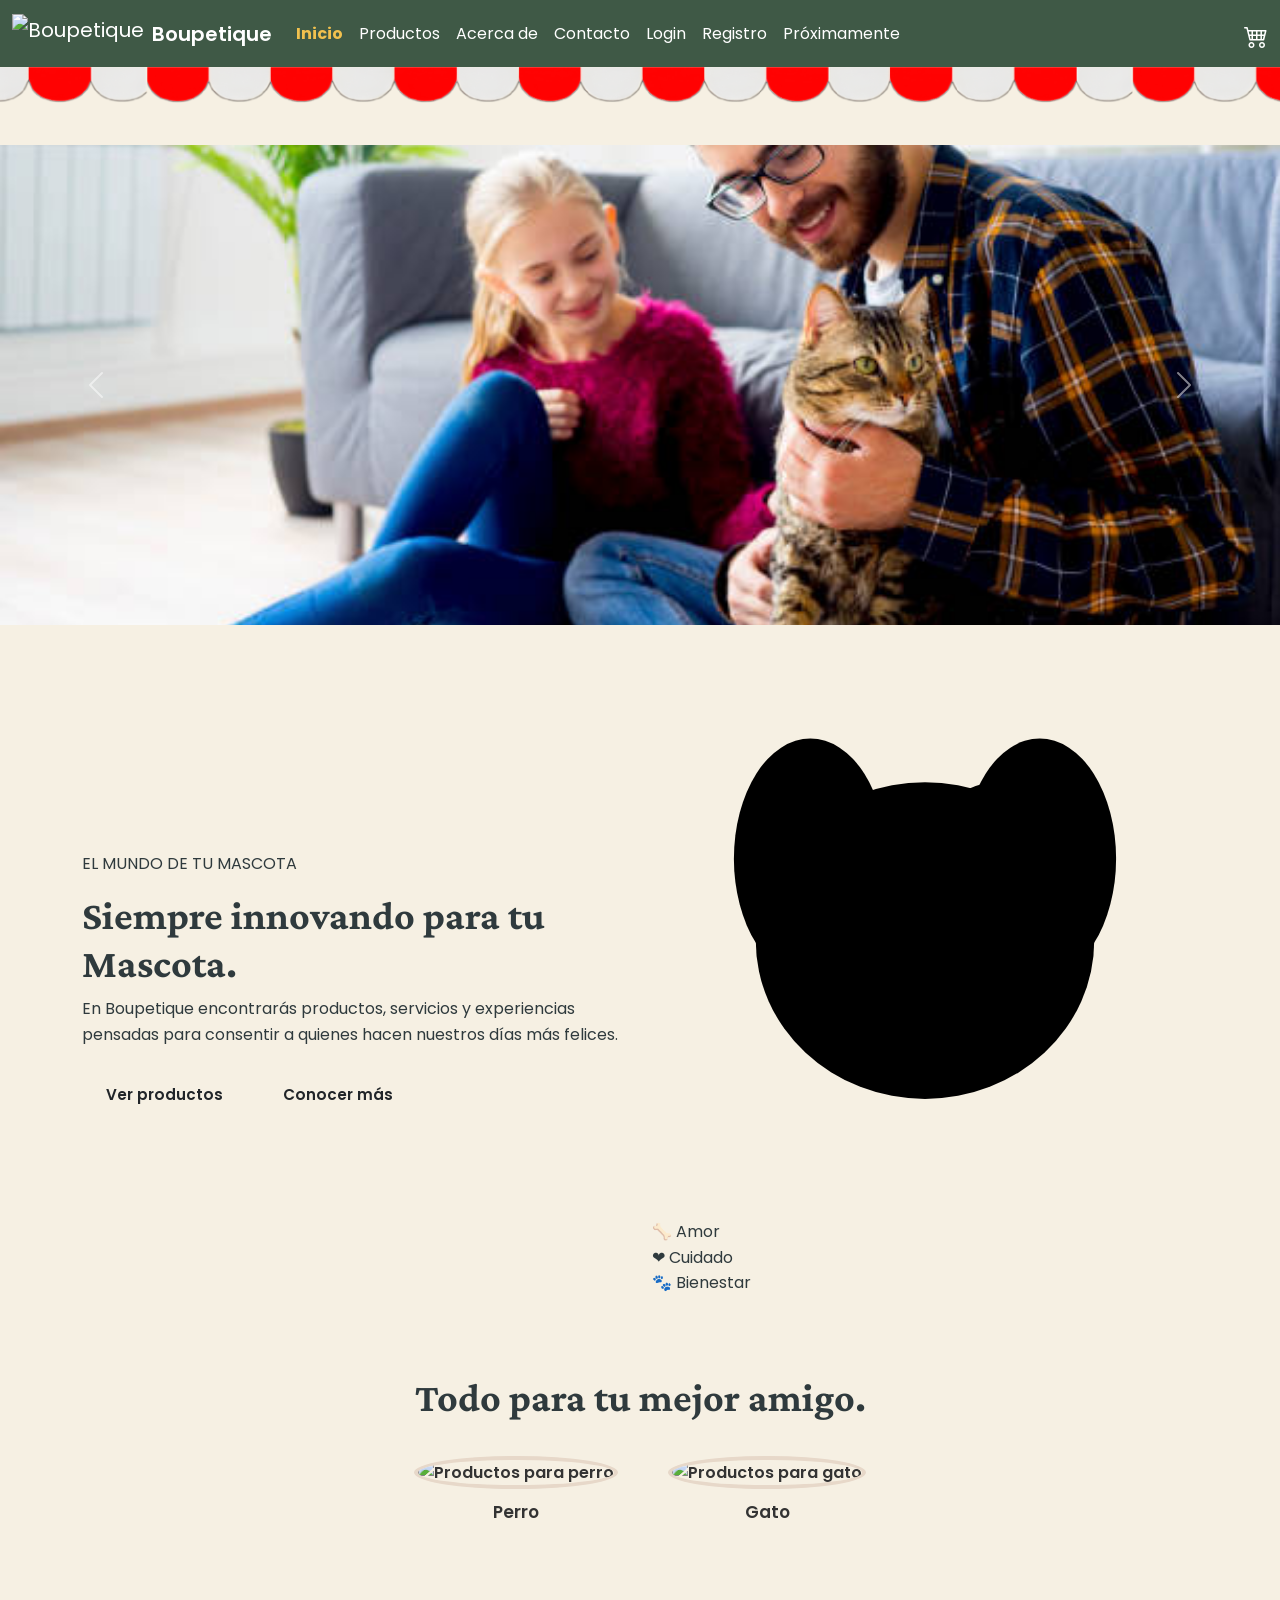
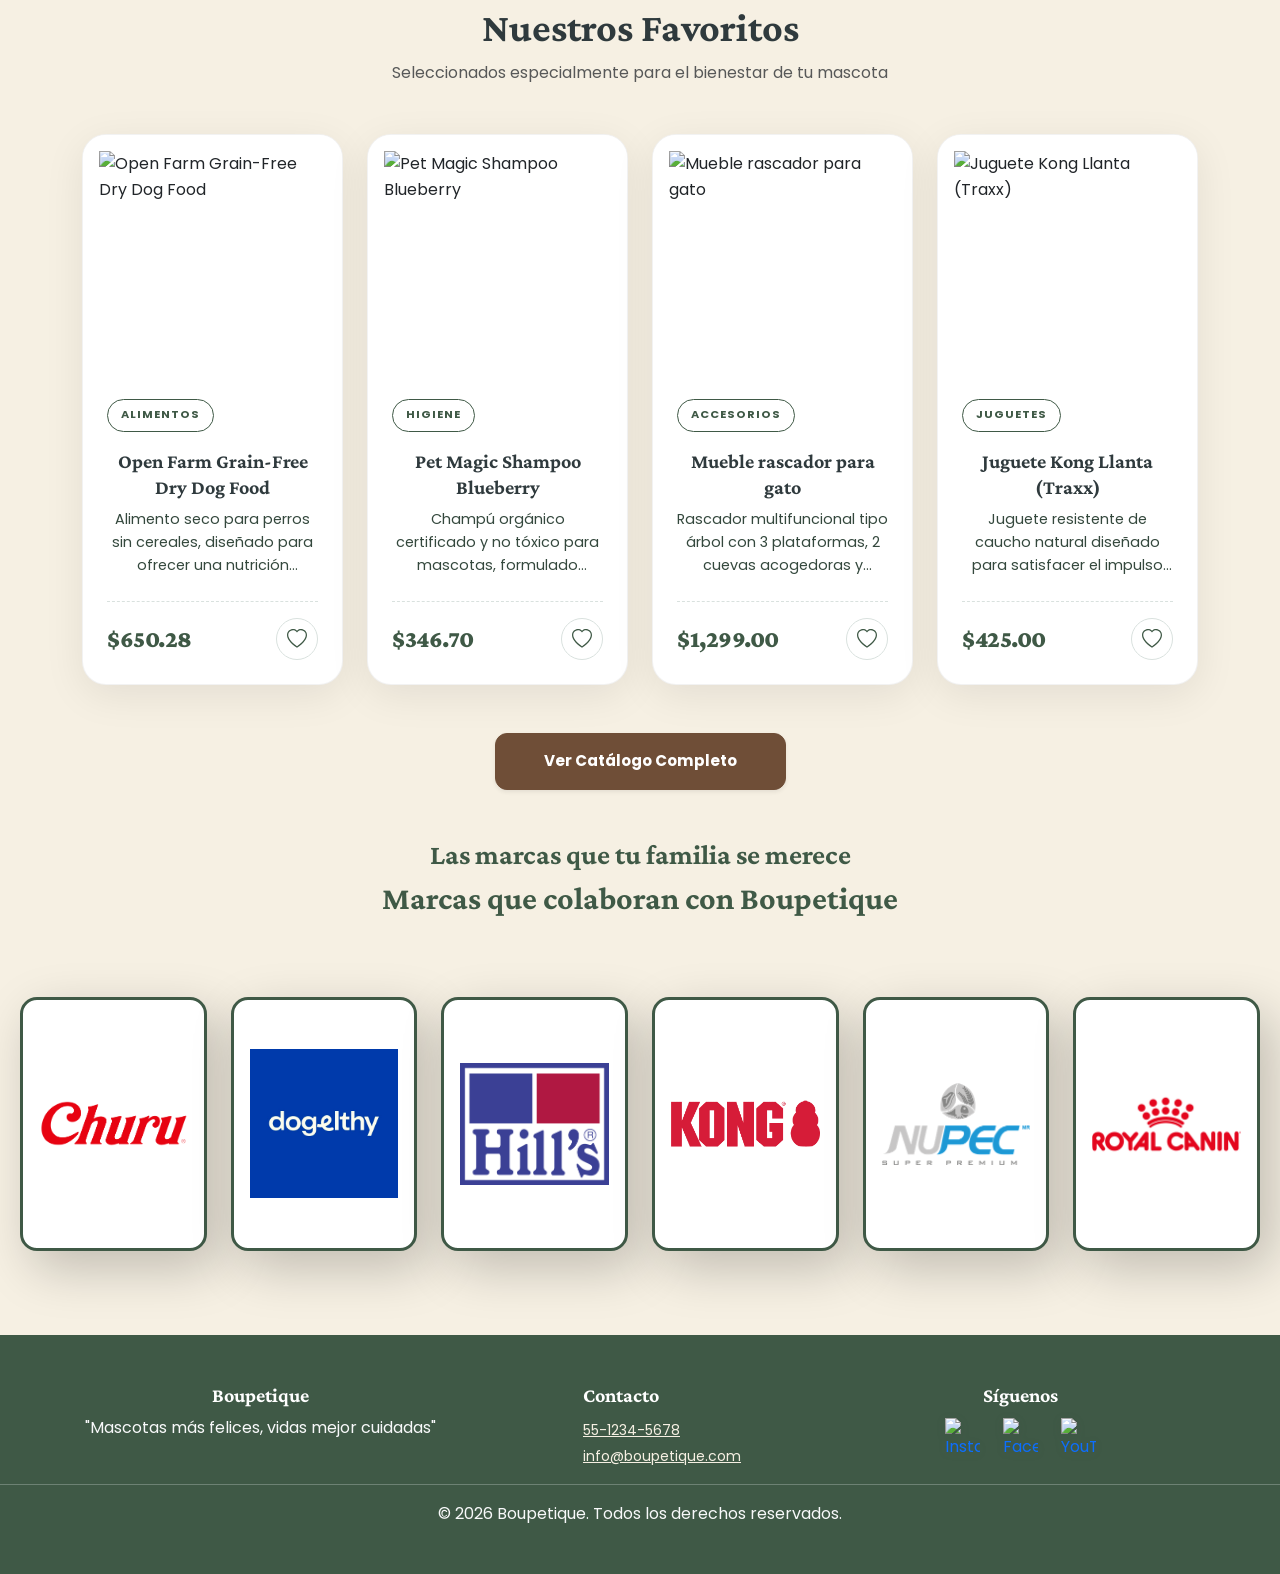
==== commit f60c4646: "se crearon botones perro y gato en el inicio" ====
--- a/index.html
+++ b/index.html
@@ -28,328 +28,298 @@
         <div data-include="partials/navbar.html"></div>
         <div class="techo-banner"></div>
     </header>
-<!-- Carousel -->
-        <div id="carouselExample" class="carousel slide" data-bs-ride="carousel" data-bs-interval="5000">
-    <div class="carousel-inner">
-        <div class="carousel-item active">
-            <img src="assets/Brands/catfamily.jpg" class="d-block w-100" alt="...">
-        </div>
-        <div class="carousel-item">
-            <img src="assets/Brands/dogsfamily.jpg" class="d-block w-100" alt="...">
-        </div>
-        <div class="carousel-item">
-            <img src="assets/Brands/petfamily.jpg" class="d-block w-100" alt="...">
-        </div>
+    <!-- Carousel -->
+    <div id="carouselExample" class="carousel slide" data-bs-ride="carousel" data-bs-interval="5000">
+        <div class="carousel-inner">
+            <div class="carousel-item active">
+                <img src="assets/Brands/catfamily.jpg" class="d-block w-100" alt="...">
+            </div>
+            <div class="carousel-item">
+                <img src="assets/Brands/dogsfamily.jpg" class="d-block w-100" alt="...">
+            </div>
+            <div class="carousel-item">
+                <img src="assets/Brands/petfamily.jpg" class="d-block w-100" alt="...">
+            </div>
+        </div>
+
+        <button class="carousel-control-prev" type="button" data-bs-target="#carouselExample" data-bs-slide="prev">
+            <span class="carousel-control-prev-icon" aria-hidden="true"></span>
+            <span class="visually-hidden">Previous</span>
+        </button>
+        <button class="carousel-control-next" type="button" data-bs-target="#carouselExample" data-bs-slide="next">
+            <span class="carousel-control-next-icon" aria-hidden="true"></span>
+            <span class="visually-hidden">Next</span>
+        </button>
     </div>
-
-    <button class="carousel-control-prev" type="button" data-bs-target="#carouselExample" data-bs-slide="prev">
-        <span class="carousel-control-prev-icon" aria-hidden="true"></span>
-        <span class="visually-hidden">Previous</span>
-    </button>
-    <button class="carousel-control-next" type="button" data-bs-target="#carouselExample" data-bs-slide="next">
-        <span class="carousel-control-next-icon" aria-hidden="true"></span>
-        <span class="visually-hidden">Next</span>
-    </button>
-</div>
-<!-- Fin Carousel -->
+    <!-- Fin Carousel -->
 
     <main class="flex-grow-1">
         <!-- =====================================================
          HERO / LANDING
     ====================================================== -->
 
-    <section id="inicio" class="hero">
-
-        <div class="container">
-
-            <div class="row align-items-center py-5">
-
-                <!-- TEXTO -->
-                <div class="col-lg-6 text-center text-lg-start">
-
-                    <p class="small-title">
-                         EL MUNDO DE TU MASCOTA
-                    </p>
-
-                    <h1>
-                        Siempre innovando para tu
-                        <span>Mascota.</span>
-                    </h1>
-
-                    <p class="hero-text">
-                        En Boupetique encontrarás productos, servicios
-                        y experiencias pensadas para consentir
-                        a quienes hacen nuestros días más felices.
-                    </p>
-
-                    <div class="mt-4">
-
-                        <a href="html/productos.html"
-                           class="btn btn-bouti me-2">
-                            Ver productos
-                        </a>
-
-                        <a href="html/acerca.html"
-                           class="btn btn-outline-bouti">
-                            Conocer más
-                        </a>
+        <section id="inicio" class="hero">
+
+            <div class="container">
+
+                <div class="row align-items-center py-5">
+
+                    <!-- TEXTO -->
+                    <div class="col-lg-6 text-center text-lg-start">
+
+                        <p class="small-title">
+                            EL MUNDO DE TU MASCOTA
+                        </p>
+
+                        <h1>
+                            Siempre innovando para tu
+                            <span>Mascota.</span>
+                        </h1>
+
+                        <p class="hero-text">
+                            En Boupetique encontrarás productos, servicios
+                            y experiencias pensadas para consentir
+                            a quienes hacen nuestros días más felices.
+                        </p>
+
+                        <div class="mt-4">
+
+                            <a href="html/productos.html" class="btn btn-bouti me-2">
+                                Ver productos
+                            </a>
+
+                            <a href="html/acerca.html" class="btn btn-outline-bouti">
+                                Conocer más
+                            </a>
+
+                        </div>
 
                     </div>
 
-                </div>
-
-
-                <!-- PERRITO -->
-                <div class="col-lg-6">
-
-                    <div class="dog-container">
-
-                        <!-- Círculo de fondo -->
-                        <div class="dog-background"></div>
-
-
-                        <!-- PERRITO SVG -->
-                        <svg
-                            id="dog"
-                            viewBox="0 0 500 500"
-                            class="dog-svg">
-
-                            <!-- Oreja izquierda -->
-                            <ellipse
-                                cx="145"
-                                cy="170"
-                                rx="70"
-                                ry="110"
-                                class="ear"/>
-
-                            <!-- Oreja derecha -->
-                            <ellipse
-                                cx="355"
-                                cy="170"
-                                rx="70"
-                                ry="110"
-                                class="ear"/>
-
-
-                            <!-- Cabeza -->
-                            <ellipse
-                                cx="250"
-                                cy="245"
-                                rx="155"
-                                ry="145"
-                                class="dog-head"/>
-
-
-                            <!-- Mancha -->
-                            <ellipse
-                                cx="315"
-                                cy="180"
-                                rx="65"
-                                ry="80"
-                                class="spot"/>
-
-
-                            <!-- OJO IZQUIERDO -->
-
-                            <circle
-                                cx="190"
-                                cy="230"
-                                r="35"
-                                class="eye"/>
-
-                            <!-- Pupila izquierda -->
-                            <circle
-                                id="pupil-left"
-                                cx="190"
-                                cy="230"
-                                r="15"
-                                class="pupil"/>
-
-
-                            <!-- OJO DERECHO -->
-
-                            <circle
-                                cx="310"
-                                cy="230"
-                                r="35"
-                                class="eye"/>
-
-                            <!-- Pupila derecha -->
-                            <circle
-                                id="pupil-right"
-                                cx="310"
-                                cy="230"
-                                r="15"
-                                class="pupil"/>
-
-
-                            <!-- Hocico -->
-                            <ellipse
-                                cx="250"
-                                cy="315"
-                                rx="65"
-                                ry="50"
-                                class="muzzle"/>
-
-
-                            <!-- Nariz -->
-                            <ellipse
-                                cx="250"
-                                cy="300"
-                                rx="25"
-                                ry="18"
-                                class="nose"/>
-
-
-                            <!-- Boca -->
-                            <path
-                                d="M250 318
+
+                    <!-- PERRITO -->
+                    <div class="col-lg-6">
+
+                        <div class="dog-container">
+
+                            <!-- Círculo de fondo -->
+                            <div class="dog-background"></div>
+
+
+                            <!-- PERRITO SVG -->
+                            <svg id="dog" viewBox="0 0 500 500" class="dog-svg">
+
+                                <!-- Oreja izquierda -->
+                                <ellipse cx="145" cy="170" rx="70" ry="110" class="ear" />
+
+                                <!-- Oreja derecha -->
+                                <ellipse cx="355" cy="170" rx="70" ry="110" class="ear" />
+
+
+                                <!-- Cabeza -->
+                                <ellipse cx="250" cy="245" rx="155" ry="145" class="dog-head" />
+
+
+                                <!-- Mancha -->
+                                <ellipse cx="315" cy="180" rx="65" ry="80" class="spot" />
+
+
+                                <!-- OJO IZQUIERDO -->
+
+                                <circle cx="190" cy="230" r="35" class="eye" />
+
+                                <!-- Pupila izquierda -->
+                                <circle id="pupil-left" cx="190" cy="230" r="15" class="pupil" />
+
+
+                                <!-- OJO DERECHO -->
+
+                                <circle cx="310" cy="230" r="35" class="eye" />
+
+                                <!-- Pupila derecha -->
+                                <circle id="pupil-right" cx="310" cy="230" r="15" class="pupil" />
+
+
+                                <!-- Hocico -->
+                                <ellipse cx="250" cy="315" rx="65" ry="50" class="muzzle" />
+
+
+                                <!-- Nariz -->
+                                <ellipse cx="250" cy="300" rx="25" ry="18" class="nose" />
+
+
+                                <!-- Boca -->
+                                <path d="M250 318
                                 C250 345 220 350 205 335
                                 M250 318
-                                C250 345 280 350 295 335"
-                                class="mouth"/>
-
-                        </svg>
-
-
-                        <!-- Texto decorativo -->
-                        <div class="floating-card card-one">
-                            🦴 Amor
+                                C250 345 280 350 295 335" class="mouth" />
+
+                            </svg>
+
+
+                            <!-- Texto decorativo -->
+                            <div class="floating-card card-one">
+                                🦴 Amor
+                            </div>
+
+                            <div class="floating-card card-two">
+                                ❤️ Cuidado
+                            </div>
+
+                            <div class="floating-card card-three">
+                                🐾 Bienestar
+                            </div>
+
                         </div>
 
-                        <div class="floating-card card-two">
-                            ❤️ Cuidado
-                        </div>
-
-                        <div class="floating-card card-three">
-                            🐾 Bienestar
-                        </div>
-
                     </div>
 
                 </div>
 
             </div>
 
-        </div>
-
-
+
+        </section>
+    </main>
+    <!-- Fin perrito -->
+
+    <!-- HTML PROXIMAMENTE (debajo de la sección que quiera) -->
+    <!-- =====================================================
+         SECCIÓN DE CATEGORÍAS DE MASCOTAS
+    ====================================================== -->
+    <div class="selector-mascotas">
+        <h1 class="fw-bold display-6"> Todo para tu mejor amigo. </h1>
+        <br>
+        <div class="botones-mascotas">
+            <a href="./html/productos.html?especie=Perro" class="mascota-btn">
+                <img src="https://i.pinimg.com/736x/86/f7/11/86f711e83ab6d2096b12373440109be2.jpg"
+                    alt="Productos para perro">
+                <span>Perro</span>
+            </a>
+
+            <a href="./html/productos.html?especie=Gato" class="mascota-btn">
+                <img src="https://i.pinimg.com/736x/9f/30/b7/9f30b78ca83d8e85e6a44d54a56392f6.jpg"
+                    alt="Productos para gato">
+                <span>Gato</span>
+            </a>
+        </div>
+    </div>
+
+
+    <!-- SECCIÓN NUESTROS FAVORITOS-->
+    <section class="container py-5">
+        <div class="text-center mb-5">
+            <h2 class="fw-bold display-6">Nuestros Favoritos</h2>
+            <p class="text-muted">Seleccionados especialmente para el bienestar de tu mascota</p>
+        </div>
+
+        <!-- Contenedor vacío con ID único -->
+        <div id="favoritos-container" class="row g-4 justify-content-center">
+            <div class="col-12 text-center text-muted py-5">
+                <div class="spinner-border text-primary" role="status"></div>
+                <p class="mt-3">Cargando productos...</p>
+            </div>
+        </div>
+
+        <div class="text-center mt-5">
+            <a href="html/productos.html" class="btn btn-dark px-5 py-3 rounded-pill fw-bold shadow-sm">Ver Catálogo
+                Completo</a>
+        </div>
     </section>
-</main>
-<!-- Fin perrito -->
-
-<!-- SECCIÓN NUESTROS FAVORITOS-->
-<section class="container py-5">
-    <div class="text-center mb-5">
-        <h2 class="fw-bold display-6">Nuestros Favoritos</h2>
-        <p class="text-muted">Seleccionados especialmente para el bienestar de tu mascota</p>
+
+    <!-- Llamada al script específico para favoritos -->
+
+    <script type="module" src="js/home-productos.js"></script>
+
+    <!--Marcas que colaboran con Boupetique-->
+    <div class="msginicio">
+        <h3>Las marcas que tu familia se merece</h3>
+        <h2>Marcas que colaboran con Boupetique</h2><br><br>
     </div>
-
-    <!-- Contenedor vacío con ID único -->
-    <div id="favoritos-container" class="row g-4 justify-content-center">
-        <div class="col-12 text-center text-muted py-5">
-            <div class="spinner-border text-primary" role="status"></div>
-            <p class="mt-3">Cargando productos...</p>
+    <!-- Marcas en cards -->
+    <div class="containerBrand text-center">
+        <div class="row row-cols-1 row-cols-sm-2 row-cols-md-3 row-cols-xl-6 g-4">
+            <div class="col">
+                <div class="cardBrand">
+                    <img src="assets/Brands/CHURU.png" alt="Royal Canin" class="img-fluid brand-img">
+                </div>
+            </div>
+            <div class="col">
+                <div class="cardBrand">
+                    <img src="assets/Brands/Dogelthy.jpg" alt="Royal Canin" class="img-fluid brand-img">
+                </div>
+            </div>
+            <div class="col">
+                <div class="cardBrand">
+                    <img src="assets/Brands/hills.png" alt="Royal Canin" class="img-fluid brand-img">
+                </div>
+            </div>
+            <div class="col">
+                <div class="cardBrand">
+                    <img src="assets/Brands/Kong.png" alt="Royal Canin" class="img-fluid brand-img">
+                </div>
+            </div>
+            <div class="col">
+                <div class="cardBrand">
+                    <img src="assets/Brands/nupec.png" alt="Royal Canin" class="img-fluid brand-img">
+                </div>
+            </div>
+            <div class="col">
+                <div class="cardBrand">
+                    <img src="assets/Brands/royal.png" alt="Royal Canin" class="img-fluid brand-img">
+                </div>
+            </div>
         </div>
     </div>
 
-    <div class="text-center mt-5">
-        <a href="html/productos.html" class="btn btn-dark px-5 py-3 rounded-pill fw-bold shadow-sm">Ver Catálogo Completo</a>
-    </div>
-</section>
-
-<!-- Llamada al script específico para favoritos -->
-
-<script type="module" src="js/home-productos.js"></script> 
-
-<!--Marcas que colaboran con Boupetique-->
-<div class="msginicio">
-    <h3>Las marcas que tu familia se merece</h3>
-    <h2>Marcas que colaboran con Boupetique</h2><br><br>
-</div>
-<!-- Marcas en cards -->
-<div class="containerBrand text-center">
-    <div class="row row-cols-1 row-cols-sm-2 row-cols-md-3 row-cols-xl-6 g-4">
-        <div class="col">
-            <div class="cardBrand">
-                <img src="assets/Brands/CHURU.png" alt="Royal Canin" class="img-fluid brand-img">
-            </div>
-        </div>
-        <div class="col">
-            <div class="cardBrand">
-                <img src="assets/Brands/Dogelthy.jpg" alt="Royal Canin" class="img-fluid brand-img">
-            </div>
-        </div>
-        <div class="col">
-            <div class="cardBrand">
-                <img src="assets/Brands/hills.png" alt="Royal Canin" class="img-fluid brand-img">
-            </div>
-        </div>
-        <div class="col">
-            <div class="cardBrand">
-                <img src="assets/Brands/Kong.png" alt="Royal Canin" class="img-fluid brand-img">
-            </div>
-        </div>
-        <div class="col">
-            <div class="cardBrand">
-                <img src="assets/Brands/nupec.png" alt="Royal Canin" class="img-fluid brand-img">
-            </div>
-        </div>
-        <div class="col">
-            <div class="cardBrand">
-                <img src="assets/Brands/royal.png" alt="Royal Canin" class="img-fluid brand-img">
-            </div>
-        </div>
-    </div>
-</div>
-
-
-   <!--  <footer id="site-footer" class="text-light py-5" data-include="partials/footer.html"></footer>-->
-       <footer id="site-footer" class="text-light py-5" >
-
-            <div class="container">
-        <div class="row row-cols-1 row-cols-md-3 g-4 text-center">
-            <div class="col d-flex flex-column align-items-center">
-
-                
-                <h5>Boupetique</h5>
-                <p>"Mascotas más felices, vidas mejor cuidadas"</p>
-            </div>
-            <div class="col d-flex flex-column align-items-center">
-                
-                <div class="ms-md-3 d-flex flex-column gap-1 text-center text-md-start mt-3 mt-md-0">
-                    <h5>Contacto</h5>
-                    <a href="tel:+52-55-1234-5678" class="footer-l-p" style="color: #F6F0E3;">55-1234-5678</a>
-                    <a href="mailto:info@boupetique.com" class="footer-l-p " style="color: #F6F0E3; max-width: 130px;">info@boupetique.com</a>
-                </div>
-            </div>
-            <div class="col d-flex flex-column align-items-center">
-                <h5>Síguenos</h5>
-                <div class="d-flex justify-content-center align-items-center gap-3 social-links">
-                                <!-- Red Social 1 -->
-                                <a href="https://instagram.com" target="_blank" rel="noopener noreferrer"
-                                    class="social-link" aria-label="Instagram">
-                                    <img src="assets/icons/insta.png" class="social-icon" alt="Instagram">
-                                </a>
-
-                                <!-- Red Social 2 -->
-                                <a href="https://facebook.com" target="_blank" rel="noopener noreferrer" class="social-link"
-                                    aria-label="Facebook">
-                                    <img src="assets/icons/facebook.png" class="social-icon" alt="Facebook">
-                                </a>
-
-                                <!-- Red Social 3 -->
-                                <a href="https://youtube.com" target="_blank" rel="noopener noreferrer" class="social-link"
-                                    aria-label="YouTube">
-                                    <img src="assets/icons/yotube.png" class="social-icon" alt="YouTube">
-                                </a>
-                            </div>
+
+    <!--  <footer id="site-footer" class="text-light py-5" data-include="partials/footer.html"></footer>-->
+    <footer id="site-footer" class="text-light py-5">
+
+        <div class="container">
+            <div class="row row-cols-1 row-cols-md-3 g-4 text-center">
+                <div class="col d-flex flex-column align-items-center">
+
+
+                    <h5>Boupetique</h5>
+                    <p>"Mascotas más felices, vidas mejor cuidadas"</p>
+                </div>
+                <div class="col d-flex flex-column align-items-center">
+
+                    <div class="ms-md-3 d-flex flex-column gap-1 text-center text-md-start mt-3 mt-md-0">
+                        <h5>Contacto</h5>
+                        <a href="tel:+52-55-1234-5678" class="footer-l-p" style="color: #F6F0E3;">55-1234-5678</a>
+                        <a href="mailto:info@boupetique.com" class="footer-l-p "
+                            style="color: #F6F0E3; max-width: 130px;">info@boupetique.com</a>
+                    </div>
+                </div>
+                <div class="col d-flex flex-column align-items-center">
+                    <h5>Síguenos</h5>
+                    <div class="d-flex justify-content-center align-items-center gap-3 social-links">
+                        <!-- Red Social 1 -->
+                        <a href="https://instagram.com" target="_blank" rel="noopener noreferrer" class="social-link"
+                            aria-label="Instagram">
+                            <img src="assets/icons/insta.png" class="social-icon" alt="Instagram">
+                        </a>
+
+                        <!-- Red Social 2 -->
+                        <a href="https://facebook.com" target="_blank" rel="noopener noreferrer" class="social-link"
+                            aria-label="Facebook">
+                            <img src="assets/icons/facebook.png" class="social-icon" alt="Facebook">
+                        </a>
+
+                        <!-- Red Social 3 -->
+                        <a href="https://youtube.com" target="_blank" rel="noopener noreferrer" class="social-link"
+                            aria-label="YouTube">
+                            <img src="assets/icons/yotube.png" class="social-icon" alt="YouTube">
+                        </a>
+                    </div>
                 </div>
             </div>
         </div>
         <hr>
         <p class="text-center mb-0">&copy; 2026 Boupetique. Todos los derechos reservados.</p>
-    </div>
+        </div>
 
     </footer>
 
--- a/css/styles.css
+++ b/css/styles.css
@@ -37,9 +37,10 @@
     auto;
 }
 
-body > * {
+body>* {
   flex-shrink: 0;
 }
+
 /* Carousel config */
 #carouselExample .carousel-item img {
   width: 100%;
@@ -48,7 +49,7 @@
 }
 
 /* family text*/
-.msginicio{
+.msginicio {
   text-align: center;
   font-family: var(--font-cuerpo);
   color: #3f5946;
@@ -78,7 +79,7 @@
   user-select: none;
   font-weight: bolder;
   color: black;
-    cursor:
+  cursor:
     url("../assets/logo-img/pinguino.png") 0 0,
     auto;
 }
@@ -100,14 +101,16 @@
   object-fit: contain;
 }
 
-.containerBrand{
+.containerBrand {
   padding: 20px;
 }
+
 /* Controla footer */
 
 .pantalla-completa {
   height: 100vh;
 }
+
 #site-footer {
   margin-top: 5%;
 }
@@ -179,6 +182,7 @@
 #nav.navbar {
   background-color: var(--boupetique-olive) !important;
 }
+
 /*links del navbar*/
 .nav-link {
   color: #ffffff !important;
@@ -192,6 +196,7 @@
   color: #f2c14e !important;
   font-weight: bold;
 }
+
 /* Estilo del footer */
 footer {
   background-color: var(--boupetique-olive);
@@ -647,9 +652,12 @@
 }
 
 .titleF {
-  font-size: 1rem; /* tamaño de letra */
-  font-weight: bold; /* en negritas */
-  color: #333; /* color */
+  font-size: 1rem;
+  /* tamaño de letra */
+  font-weight: bold;
+  /* en negritas */
+  color: #333;
+  /* color */
 }
 
 /* COMPARATIVA DE CARDS DEL EQUIPO */
@@ -721,6 +729,7 @@
   transform-style: preserve-3d;
   transition: transform 0.8s cubic-bezier(0.2, 0.7, 0.2, 1);
 }
+
 /*
 .containerui:hover .team-flip-inner,
 .containerui:focus .team-flip-inner {
@@ -789,21 +798,17 @@
 
 .containerui .team-card-front h4 {
   color: var(--boupetique-texto-sobre-fondo);
-  background: linear-gradient(
-    135deg,
-    var(--boupetique-olive),
-    var(--boupetique-olive-clear)
-  );
+  background: linear-gradient(135deg,
+      var(--boupetique-olive),
+      var(--boupetique-olive-clear));
 }
 
 .containerui .team-card-back {
   color: var(--boupetique-texto-sobre-fondo);
   background:
-    radial-gradient(
-      circle at 82% 14%,
+    radial-gradient(circle at 82% 14%,
       rgba(217, 107, 39, 0.22),
-      transparent 28%
-    ),
+      transparent 28%),
     linear-gradient(145deg, var(--boupetique-gris), var(--boupetique-olive));
 }
 
@@ -821,22 +826,18 @@
 
 .flipux .team-card-front h4 {
   color: var(--boupetique-negro-azabache);
-  background: linear-gradient(
-    135deg,
-    var(--boupetique-cremita),
-    var(--boupetique-crema-almendras)
-  );
+  background: linear-gradient(135deg,
+      var(--boupetique-cremita),
+      var(--boupetique-crema-almendras));
   border-top: 4px solid var(--boupetique-chocolat);
 }
 
 .flipux .team-card-back {
   color: var(--boupetique-texto-sobre-fondo);
   background:
-    radial-gradient(
-      circle at 82% 14%,
+    radial-gradient(circle at 82% 14%,
       rgba(217, 107, 39, 0.22),
-      transparent 28%
-    ),
+      transparent 28%),
     linear-gradient(145deg, var(--boupetique-gris), var(--boupetique-olive));
   transform: rotateY(180deg);
 }
@@ -877,6 +878,7 @@
 }
 
 @media (min-width: 768px) and (max-width: 991.98px) {
+
   .team-original-grid .card,
   .team-flip-card {
     min-height: 560px;
@@ -888,11 +890,13 @@
 }
 
 @media (prefers-reduced-motion: reduce) {
+
   .team-flip-inner,
   .mobile-brand-logo {
     transition-duration: 0.9ms;
   }
 }
+
 /*?formulario de prductos*/
 .form-products {
   background-color: var(--boupetique-olive);
@@ -1071,6 +1075,7 @@
     opacity: 0;
     transform: translateY(20px);
   }
+
   to {
     opacity: 1;
     transform: translateY(0);
@@ -1173,6 +1178,7 @@
   text-align: center;
   margin-top: 1.5rem;
 }
+
 body[data-page="login"] {
   color: #e1e3e6;
 }
@@ -1277,10 +1283,12 @@
     url("../assets/logo-img/pinguino.png") 0 0,
     auto;
 }
+
 /*! Botones TEMPORALES de productos, BORRAR CUANDO SE QUITEN BOTONES*/
 .botones-productos:hover,
 .botones-productos:focus {
-  background-color: #2c4434; /* Reemplaza por tu color verde oscuro */
+  background-color: #2c4434;
+  /* Reemplaza por tu color verde oscuro */
   color: #ffffff;
   text-decoration: none;
 }
@@ -1289,195 +1297,199 @@
 
 /*! Carrito Olan,Andres CSS quitar cosas de ser necesario.*/
 
-*{
-    --color-blue-dark-blue: var(--boupetique-olive) !important;
-    --color-light-blue: var(--boupetique-olive) !important;  
-     
-}
-
-header.container{
-    max-width: 100% !important;
-    padding: 20px 40px;
-    background-color: var(--color-light-blue);
-    color: white;
-    font-size: 20px;
-}
-
-header.container a{
-    text-decoration: none;
-    color: white;
-}
-
-.description img{ 
-    height: 60px;
-}
-
-a.main{
-    width: fit-content !important;
-}
-
-
-
-#payment-container > div .text{
-    font-weight: bold;
-}
-
-.order-summary{
-    height: fit-content;
-    display: flex;
-    flex-direction: column;
-    justify-content: center;
-    gap: 15px;
-}
-
-.order-summary > div{
-    display: flex;
-    justify-content: space-between;
-    flex-wrap: wrap;
-    gap: 12px
-}
-
-.order-summary p{
-    margin: 0;
-}
-
-div.total{
-    padding: 15px 0;
-    border-top: 1px solid var(--color-gray);
-    border-bottom: 1px solid var(--color-gray);
-}
+* {
+  --color-blue-dark-blue: var(--boupetique-olive) !important;
+  --color-light-blue: var(--boupetique-olive) !important;
+
+}
+
+header.container {
+  max-width: 100% !important;
+  padding: 20px 40px;
+  background-color: var(--color-light-blue);
+  color: white;
+  font-size: 20px;
+}
+
+header.container a {
+  text-decoration: none;
+  color: white;
+}
+
+.description img {
+  height: 60px;
+}
+
+a.main {
+  width: fit-content !important;
+}
+
+
+
+#payment-container>div .text {
+  font-weight: bold;
+}
+
+.order-summary {
+  height: fit-content;
+  display: flex;
+  flex-direction: column;
+  justify-content: center;
+  gap: 15px;
+}
+
+.order-summary>div {
+  display: flex;
+  justify-content: space-between;
+  flex-wrap: wrap;
+  gap: 12px
+}
+
+.order-summary p {
+  margin: 0;
+}
+
+div.total {
+  padding: 15px 0;
+  border-top: 1px solid var(--color-gray);
+  border-bottom: 1px solid var(--color-gray);
+}
+
 /* icono del carrito  */
 
 .cart-icon {
-  font-size: 2rem;   
-  margin-left: 15px; 
-  color: #dbd9d9;  
-  font-weight: bold;  
+  font-size: 2rem;
+  margin-left: 15px;
+  color: #dbd9d9;
+  font-weight: bold;
 }
 
 
 
 
 .cart-icon:hover {
-  color: #d4af37;    
-  transform: scale(1.3); 
+  color: #d4af37;
+  transform: scale(1.3);
 
 
 }
 
 .nav-actions a:hover {
-  color: #d4af37;          /* color brillante cuando pasas el mouse */
-  
-}
+  color: #d4af37;
+  /* color brillante cuando pasas el mouse */
+
+}
+
 /* con su hover  */
 
 /*tarjeta favoritos*/
 .fav-card-boupetique {
-    background-color: #ffffff;
-    border: 1px solid rgba(0, 0, 0, 0.05);
-    border-radius: 24px !important;
-    box-shadow: 0 10px 40px rgba(0, 0, 0, 0.08);
-    transition: all 0.4s cubic-bezier(0.175, 0.885, 0.32, 1.275);
-    overflow: hidden;
-    height: 100%;
+  background-color: #ffffff;
+  border: 1px solid rgba(0, 0, 0, 0.05);
+  border-radius: 24px !important;
+  box-shadow: 0 10px 40px rgba(0, 0, 0, 0.08);
+  transition: all 0.4s cubic-bezier(0.175, 0.885, 0.32, 1.275);
+  overflow: hidden;
+  height: 100%;
 }
 
 .fav-card-boupetique:hover {
-    transform: translateY(-8px);
-    box-shadow: 0 15px 35px rgba(63, 89, 70, 0.12);
+  transform: translateY(-8px);
+  box-shadow: 0 15px 35px rgba(63, 89, 70, 0.12);
 }
 
 .fav-card-boupetique .card-img-top {
-    background-color: #ffffff;
-    padding: 1rem;
-    height: 240px;
-    object-fit: contain;
-    transition: transform 0.5s ease;
+  background-color: #ffffff;
+  padding: 1rem;
+  height: 240px;
+  object-fit: contain;
+  transition: transform 0.5s ease;
 }
 
 .fav-card-boupetique:hover .card-img-top {
-    transform: scale(1.08);
+  transform: scale(1.08);
 }
 
 .badge-categoria-boupetique {
-    background-color: transparent !important;
-    color: var(--boupetique-olive) !important;
-    border: 1px solid var(--boupetique-olive);
-    font-family: var(--font-cuerpo);
-    font-size: 0.7rem;
-    font-weight: 700;
-    letter-spacing: 1px;
-    text-transform: uppercase;
-    padding: 0.4rem 0.8rem;
-    border-radius: 50px;
-    margin-bottom: 1rem;
+  background-color: transparent !important;
+  color: var(--boupetique-olive) !important;
+  border: 1px solid var(--boupetique-olive);
+  font-family: var(--font-cuerpo);
+  font-size: 0.7rem;
+  font-weight: 700;
+  letter-spacing: 1px;
+  text-transform: uppercase;
+  padding: 0.4rem 0.8rem;
+  border-radius: 50px;
+  margin-bottom: 1rem;
 }
 
 .card-title-fav {
-    font-family: var(--font-titulo);
-    font-size: 1.25rem;
-    font-weight: 700;
-    color: var(--boupetique-negro-azabache);
-    line-height: 1.3;
-    margin-bottom: 0.5rem;
-    display: -webkit-box;
-    line-clamp: 2;
-    -webkit-line-clamp: 2;
-    -webkit-box-orient: vertical;
-    overflow: hidden;
+  font-family: var(--font-titulo);
+  font-size: 1.25rem;
+  font-weight: 700;
+  color: var(--boupetique-negro-azabache);
+  line-height: 1.3;
+  margin-bottom: 0.5rem;
+  display: -webkit-box;
+  line-clamp: 2;
+  -webkit-line-clamp: 2;
+  -webkit-box-orient: vertical;
+  overflow: hidden;
 }
 
 .desc-truncada {
-    font-family: var(--font-cuerpo);
-    font-size: 0.9rem;
-    color: var(--boupetique-gris);
-    line-height: 1.6;
-    margin-bottom: 1.5rem;
-    display: -webkit-box;
-    line-clamp: 2;
-    -webkit-line-clamp: 3;
-    -webkit-box-orient: vertical;
-    overflow: hidden;
+  font-family: var(--font-cuerpo);
+  font-size: 0.9rem;
+  color: var(--boupetique-gris);
+  line-height: 1.6;
+  margin-bottom: 1.5rem;
+  display: -webkit-box;
+  line-clamp: 2;
+  -webkit-line-clamp: 3;
+  -webkit-box-orient: vertical;
+  overflow: hidden;
 }
 
 .precio-boupetique {
-    color: var(--boupetique-olive) !important;
-    font-family: var(--font-titulo);
-    font-size: 1.5rem;
-    font-weight: 900;
-    letter-spacing: -0.5px;
+  color: var(--boupetique-olive) !important;
+  font-family: var(--font-titulo);
+  font-size: 1.5rem;
+  font-weight: 900;
+  letter-spacing: -0.5px;
 }
 
 .btn-favorito {
-    width: 42px;
-    height: 42px;
-    border-radius: 50% !important;
-    display: flex;
-    align-items: center;
-    justify-content: center;
-    border: 1px solid var(--boupetique-gris-alabastro);
-    background-color: #fff;
-    color: var(--boupetique-olive);
-    transition: all 0.3s ease;
-    padding: 0 !important;
+  width: 42px;
+  height: 42px;
+  border-radius: 50% !important;
+  display: flex;
+  align-items: center;
+  justify-content: center;
+  border: 1px solid var(--boupetique-gris-alabastro);
+  background-color: #fff;
+  color: var(--boupetique-olive);
+  transition: all 0.3s ease;
+  padding: 0 !important;
 }
 
 .btn-favorito:hover {
-    background-color: var(--boupetique-chocolat);
-    border-color: var(--boupetique-chocolat);
-    color: #fff;
-    transform: scale(1.1);
+  background-color: var(--boupetique-chocolat);
+  border-color: var(--boupetique-chocolat);
+  color: #fff;
+  transform: scale(1.1);
 }
 
 .btn-favorito.liked {
-    background-color: var(--boupetique-chocolat);
-    border-color: var(--boupetique-chocolat);
-    color: #fff;
+  background-color: var(--boupetique-chocolat);
+  border-color: var(--boupetique-chocolat);
+  color: #fff;
 }
 
 .btn-favorito.liked svg {
-    fill: #ffffff !important;
-}
+  fill: #ffffff !important;
+}
+
 /* Estilos seccion subscripciones */
 .pricing-section {
   width: 100%;
@@ -1545,11 +1557,9 @@
   height: calc(100% - 8px);
   width: calc(50% - 4px);
   border-radius: 9999px;
-  background: linear-gradient(
-    135deg,
-    var(--boupetique-olive),
-    var(--boupetique-olive-clear)
-  );
+  background: linear-gradient(135deg,
+      var(--boupetique-olive),
+      var(--boupetique-olive-clear));
   box-shadow: 0 3px 10px rgba(63, 89, 70, 0.28);
   transition: transform 0.35s cubic-bezier(0.16, 1, 0.3, 1);
   z-index: 1;
@@ -1588,6 +1598,7 @@
   letter-spacing: 0.5px;
   text-transform: uppercase;
 }
+
 /* inicia planes de sub */
 
 /* cajita de Planes */
@@ -1629,11 +1640,9 @@
 /* Tarjeta más obscura */
 .pricing-section .card.popular {
   background:
-    radial-gradient(
-      circle at 85% 15%,
+    radial-gradient(circle at 85% 15%,
       rgba(217, 107, 39, 0.28),
-      transparent 35%
-    ),
+      transparent 35%),
     linear-gradient(145deg, var(--boupetique-gris), var(--boupetique-olive));
   color: var(--boupetique-texto-sobre-fondo);
   border: 2px solid var(--boupetique-chocolat) !important;
@@ -1833,6 +1842,7 @@
   transform: translateY(-2px);
   box-shadow: 0 6px 20px rgba(238, 147, 91, 0.45);
 }
+
 .switch-wrapper {
   position: relative !important;
   display: inline-flex !important;
@@ -1842,7 +1852,8 @@
   border-radius: 9999px !important;
   padding: 4px !important;
   box-shadow: 0 4px 14px rgba(47, 58, 61, 0.06) !important;
-  width: 320px !important; /* Ancho suficiente para ambos botones */
+  width: 320px !important;
+  /* Ancho suficiente para ambos botones */
   box-sizing: border-box !important;
 }
 
@@ -1851,13 +1862,12 @@
   top: 4px !important;
   left: 4px !important;
   height: calc(100% - 8px) !important;
-  width: calc(50% - 4px) !important; /* Ocupa exactamente la mitad */
+  width: calc(50% - 4px) !important;
+  /* Ocupa exactamente la mitad */
   border-radius: 9999px !important;
-  background: linear-gradient(
-    135deg,
-    var(--boupetique-olive),
-    var(--boupetique-olive-clear)
-  ) !important;
+  background: linear-gradient(135deg,
+      var(--boupetique-olive),
+      var(--boupetique-olive-clear)) !important;
   box-shadow: 0 3px 10px rgba(63, 89, 70, 0.28) !important;
   transition: transform 0.35s cubic-bezier(0.16, 1, 0.3, 1) !important;
   z-index: 1 !important;
@@ -1867,7 +1877,7 @@
 .switch-btn {
   position: relative !important;
   z-index: 2 !important;
-  flex: 1 1 50% !important; 
+  flex: 1 1 50% !important;
   width: 50% !important;
   background: none !important;
   border: none !important;
@@ -1900,3 +1910,49 @@
   letter-spacing: 0.5px !important;
   text-transform: uppercase !important;
 }
+
+/*Botones perro y gato*/
+.selector-mascotas {
+  text-align: center;
+  margin: 30px 0;
+}
+
+.titulo-mascotas {
+  margin-bottom: 25px;
+  font-weight: 600;
+  color: #333;
+}
+
+.botones-mascotas {
+  display: flex;
+  justify-content: center;
+  align-items: center;
+  gap: 50px;
+}
+
+.mascota-btn {
+  text-decoration: none;
+  color: #333;
+  font-weight: 600;
+}
+
+.mascota-btn img {
+  width: 190px;
+  height: 190px;
+  object-fit: cover;
+  border-radius: 50%;
+  border: 4px solid #E7D8C9;
+  transition: all 0.3s ease;
+}
+
+.mascota-btn:hover img {
+  transform: scale(1.10);
+  border-color: #c9a98f;
+  box-shadow: 0 5px 15px rgba(0, 0, 0, 0.15);
+}
+
+.mascota-btn span {
+  display: block;
+  margin-top: 10px;
+  font-size: 17px;
+}
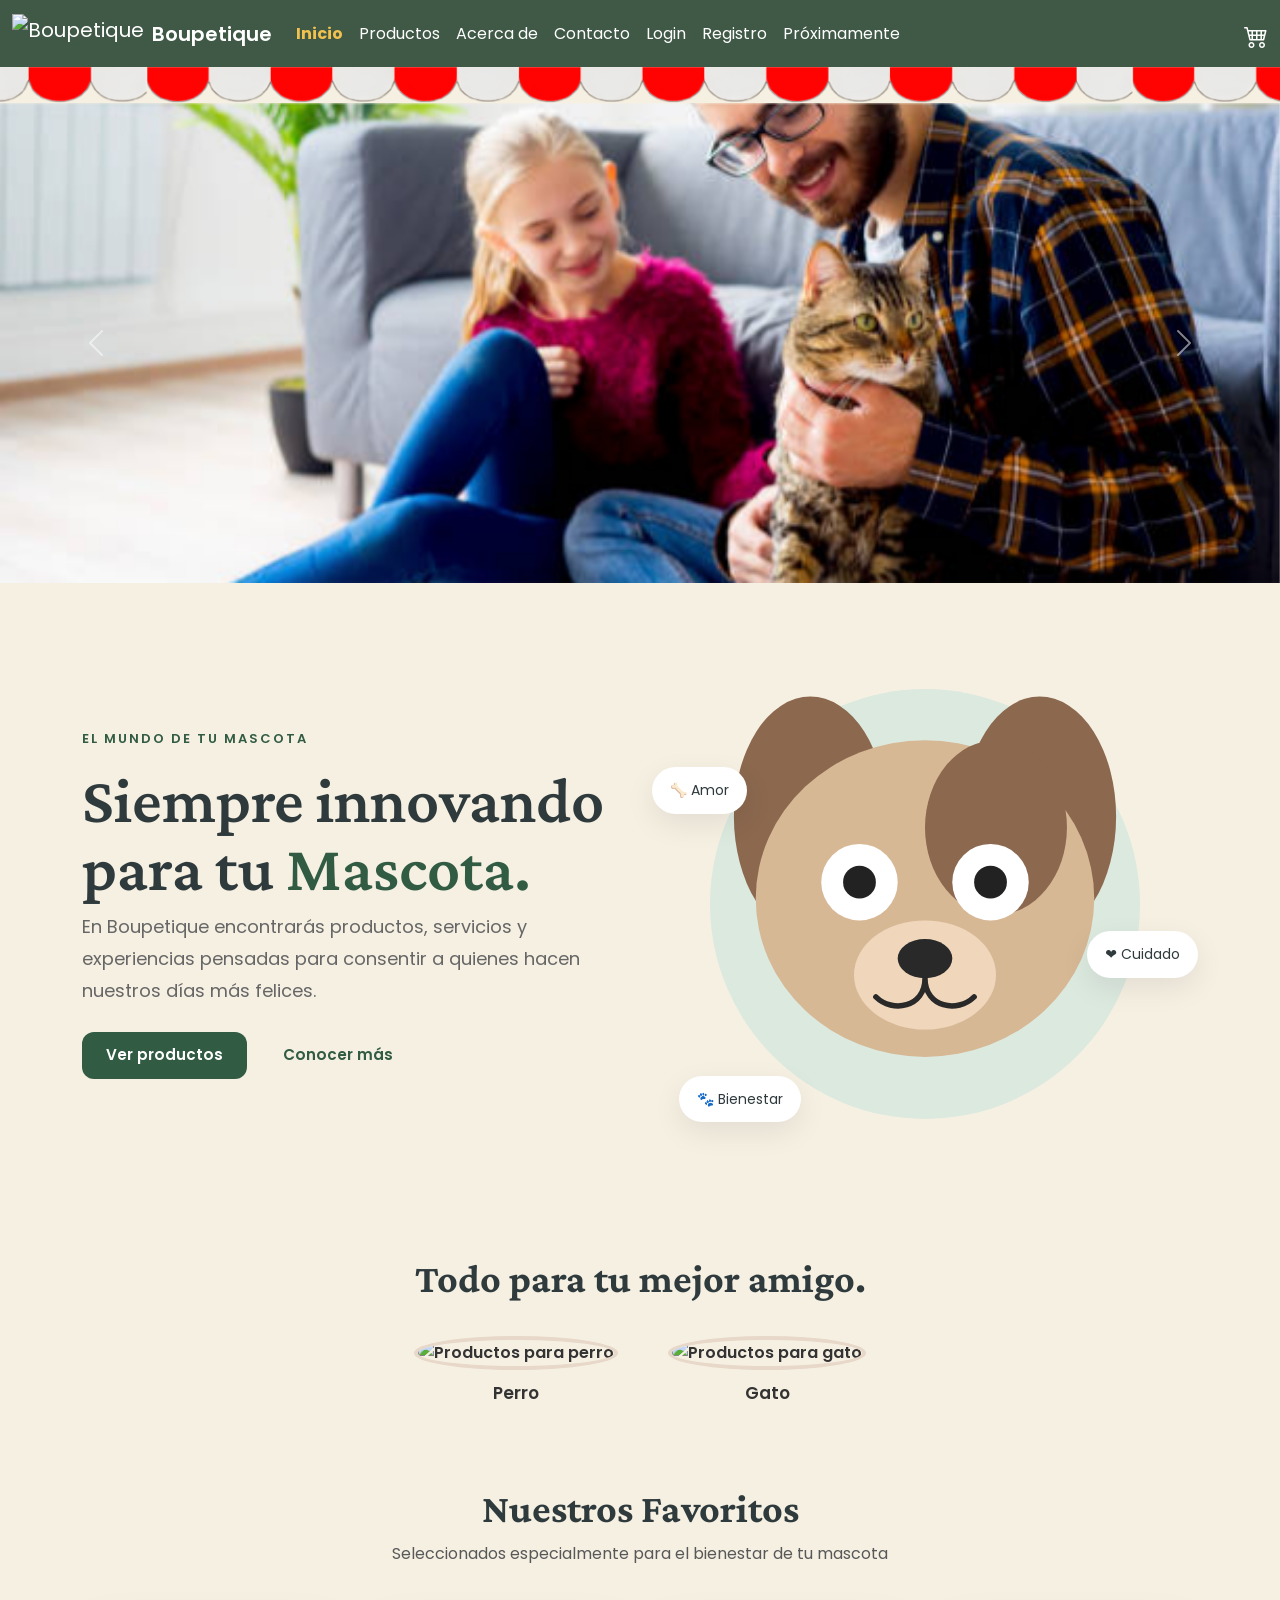
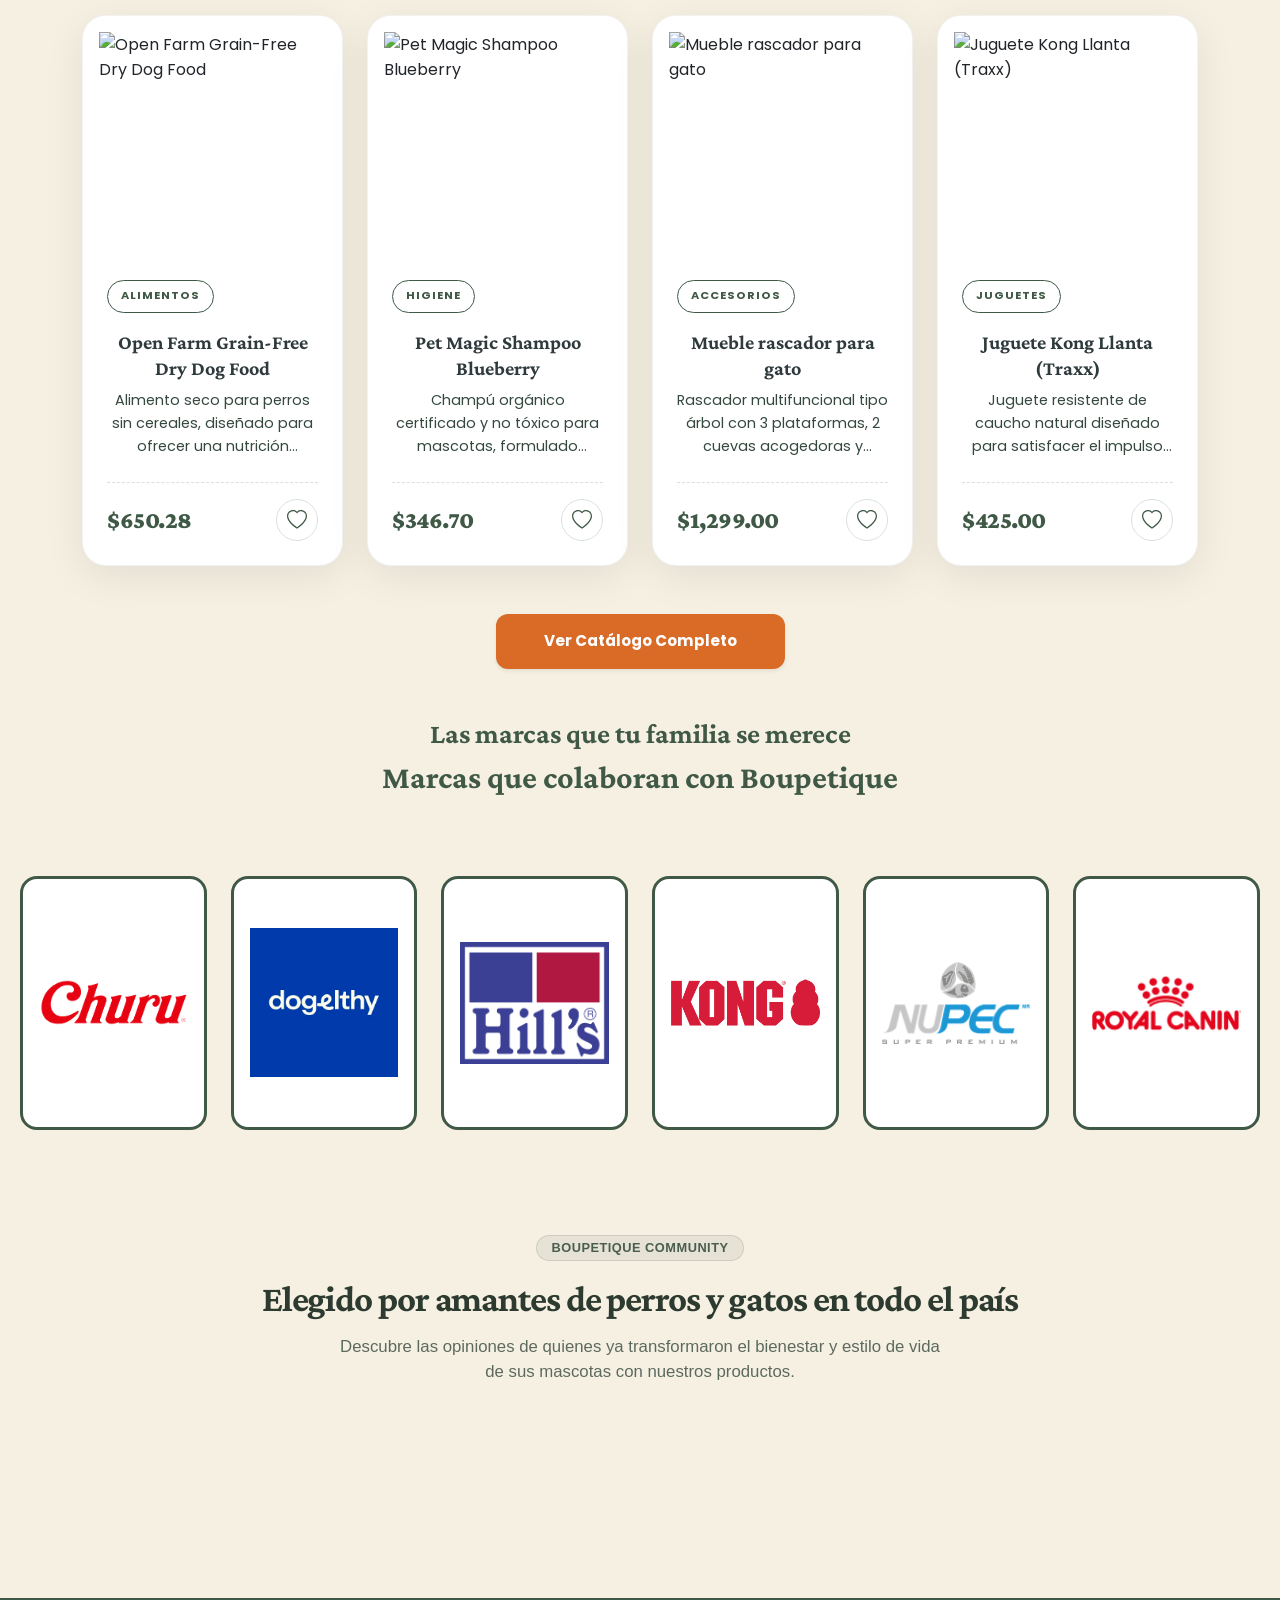
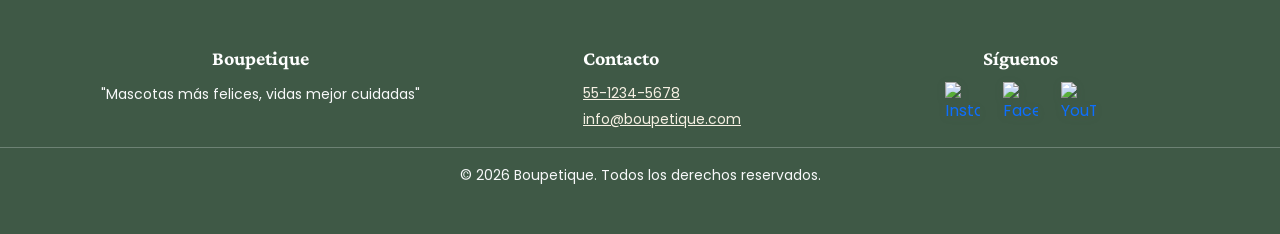
==== commit 8f4d7cea: "alinenado uso de colores y solucionando pequenas cosas" ====
--- a/index.html
+++ b/index.html
@@ -222,7 +222,7 @@
         </div>
 
         <div class="text-center mt-5">
-            <a href="html/productos.html" class="btn btn-dark px-5 py-3 rounded-pill fw-bold shadow-sm">Ver Catálogo
+            <a href="html/productos.html" class="btn btn-catalog-completo px-5 py-3 rounded-pill fw-bold shadow-sm">Ver Catálogo
                 Completo</a>
         </div>
     </section>
@@ -269,11 +269,30 @@
                     <img src="assets/Brands/royal.png" alt="Royal Canin" class="img-fluid brand-img">
                 </div>
             </div>
-        </div>
-    </div>
-
-
-    <!--  <footer id="site-footer" class="text-light py-5" data-include="partials/footer.html"></footer>-->
+            <section class="testimonials-section">
+    <div class="testimonials-header">
+      <span class="badge">Boupetique Community</span>
+      <h2 class="title">Elegido por amantes de perros y gatos en todo el país</h2>
+      <p class="subtitle">Descubre las opiniones de quienes ya transformaron el bienestar y estilo de vida de sus mascotas con nuestros productos.</p>
+    </div>
+
+    <div class="marquee-container" id="marqueeContainer">
+      <div class="gradient-overlay left"></div>
+      <div class="gradient-overlay right"></div>
+
+      <div class="marquee-track" data-direction="left" data-speed="40">
+        <div class="marquee-list" id="track1"></div>
+      </div>
+
+      <div class="marquee-track" data-direction="right" data-speed="45">
+        <div class="marquee-list" id="track2"></div>
+      </div>
+    </div>
+  </section>
+        </div>
+    </div>
+
+
     <footer id="site-footer" class="text-light py-5">
 
         <div class="container">
--- a/css/styles.css
+++ b/css/styles.css
@@ -7,7 +7,7 @@
   --boupetique-olive-clear: #5e7c64;
   --boupetique-gris: #34483d;
   --boupetique-gris-ceniza: #a8b5a0;
-  --boupetique-chocolat: #d96b27;
+  --boupetique-chocolat: rgb(217, 107, 39);
   --boupetique-crema-almendras: #e7d8c9;
   --boupetique-cremita: #f6f0e3;
   --boupetique-negro-azabache: #2f3a3d;
@@ -68,7 +68,6 @@
   height: 254px;
   background: #ffffff;
   border: 3px solid #3f5946;
-  box-shadow: 12px 17px 51px rgba(0, 0, 0, 0.22);
   backdrop-filter: blur(6px);
   border-radius: 17px;
   text-align: center;
@@ -573,6 +572,14 @@
   color: var(--boupetique-gris-ceniza);
 }
 
+/* Campos del formulario de registro de productos */
+#productForm .form-control,
+#productForm .form-select,
+#productForm .form-control:focus,
+#productForm .form-select:focus {
+  background-color: var(--boupetique-gris-alabastro);
+}
+
 /*botón*/
 .btn-primary {
   background-color: var(--boupetique-chocolat);
@@ -589,7 +596,7 @@
 
 /*canales*/
 .contact-info-card {
-  background-color: var(--boupetique-crema-almendras);
+  background-color: #ffffff;
   border: none;
   border-radius: 24px !important;
   text-align: center;
@@ -639,26 +646,17 @@
 }
 
 /*Olan*/
-/*Formulario de registro de usuario titulo y titulo de fehca de nacimiento */
-
-.titleR {
-  font-weight: 600;
-  letter-spacing: -1px;
-  position: relative;
-  display: flex;
-
-  font-size: 30px;
-  font-weight: bold;
-}
-
-.titleF {
-  font-size: 1rem;
-  /* tamaño de letra */
-  font-weight: bold;
-  /* en negritas */
-  color: #333;
-  /* color */
-}
+/*Formulario de registro de usuario titulo y titulo de fehca de nacimiento se pasa a registro.css */
+
+
+
+
+
+
+
+
+
+
 
 /* COMPARATIVA DE CARDS DEL EQUIPO */
 .team-version-heading {
@@ -919,6 +917,10 @@
   pointer-events: none;
 }
 
+body[data-page="inicio"] #site-header .techo-banner {
+  height: min(78px, 2.79vw);
+}
+
 /* Inputs y Textareas más redondeados */
 .form-control,
 .form-select {
@@ -995,6 +997,16 @@
   background: linear-gradient(135deg, #3f5946 0%, #2f3a3d 100%);
   transform: translateY(-2px);
   box-shadow: 0 6px 20px rgba(94, 124, 100, 0.4);
+}
+
+body[data-page="proximamente"] #btnSubmit {
+  background: #d96b2777;
+  border-color: #d96b2777;
+}
+
+body[data-page="proximamente"] #btnSubmit:hover {
+  background: #d96b27;
+  border-color: #d96b27;
 }
 
 .btn-secondary {
@@ -1208,9 +1220,9 @@
 
 /* Entradas a formulario */
 .custom-input {
-  background-color: rgb(34, 60, 11);
+  background-color: var(--boupetique-gris-alabastro) !important;
   border: 1px solid transparent;
-  color: #ffffff;
+  color: var(--boupetique-negro-azabache);
   border-radius: 0.75rem;
   padding: 0.75rem 1.25rem;
   font-size: 0.875rem;
@@ -1218,20 +1230,20 @@
 }
 
 .custom-input::placeholder {
-  color: #d1d5db;
+  color: var(--boupetique-olive-clear);
   opacity: 0.7;
 }
 
 .custom-input:focus {
-  background-color: rgb(34, 60, 11);
-  color: #ffffff;
+  background-color: var(--boupetique-gris-alabastro);
+  color: var(--boupetique-negro-azabache);
   border-color: rgba(255, 255, 255, 0.3);
   box-shadow: none;
 }
 
 /* Botón */
 .btn-custom-signin {
-  background-color: rgba(20, 51, 4, 0.683);
+  background-color: #d96b2777;
   color: #ffffff;
   border: none;
   border-radius: 50rem;
@@ -1242,7 +1254,7 @@
 }
 
 .btn-custom-signin:hover {
-  background-color: rgba(34, 60, 11, 0.32);
+  background-color: var(--boupetique-chocolat);
   color: #ffffff;
 }
 
@@ -1269,7 +1281,7 @@
   margin-left: 0;
 }
 
-/*! Botones TEMPORALES de productos, BORRAR CUANDO SE QUITEN BOTONES*/
+
 .botones-productos {
   display: flex;
   justify-content: center;
@@ -1284,11 +1296,9 @@
     auto;
 }
 
-/*! Botones TEMPORALES de productos, BORRAR CUANDO SE QUITEN BOTONES*/
 .botones-productos:hover,
 .botones-productos:focus {
   background-color: #2c4434;
-  /* Reemplaza por tu color verde oscuro */
   color: #ffffff;
   text-decoration: none;
 }
@@ -1853,7 +1863,6 @@
   padding: 4px !important;
   box-shadow: 0 4px 14px rgba(47, 58, 61, 0.06) !important;
   width: 320px !important;
-  /* Ancho suficiente para ambos botones */
   box-sizing: border-box !important;
 }
 
@@ -1955,4 +1964,251 @@
   display: block;
   margin-top: 10px;
   font-size: 17px;
-}+}
+
+
+
+* {
+  margin: 0;
+  padding: 0;
+  box-sizing: border-box;
+}
+
+.testimonials-section {
+  width: 100%;
+  background-color: #f6f0e3;
+  color: #1c2a1c;
+  padding: 80px 0 60px 0;
+  overflow: hidden;
+  position: relative;
+  box-sizing: border-box;
+  font-family: 'Inter', -apple-system, BlinkMacSystemFont, sans-serif;
+}
+
+.testimonials-header {
+  max-width: 1200px;
+  margin: 0 auto 50px auto;
+  text-align: center;
+  padding: 0 20px;
+}
+
+.badge {
+  display: inline-block;
+  padding: 6px 14px;
+  font-size: 0.8rem;
+  font-weight: 600;
+  color: #4a5d4e;
+  background-color: rgba(59, 78, 67, 0.08);
+  border: 1px solid rgba(59, 78, 67, 0.15);
+  border-radius: 9999px;
+  margin-bottom: 16px;
+  letter-spacing: 0.5px;
+  text-transform: uppercase;
+}
+
+.title {
+  font-size: 2.3rem;
+  font-weight: 700;
+  color: #2c3a30;
+  letter-spacing: -0.03em;
+  margin-bottom: 12px;
+}
+
+.subtitle {
+  font-size: 1.05rem;
+  color: #5c6a5e;
+  max-width: 620px;
+  margin: 0 auto;
+  line-height: 1.5;
+}
+
+.marquee-container {
+  position: relative;
+  width: 100%;
+  overflow: hidden;
+  display: flex;
+  flex-direction: column;
+  gap: 20px;
+}
+
+.gradient-overlay {
+  position: absolute;
+  top: 0;
+  bottom: 0;
+  width: 120px;
+  z-index: 10;
+  pointer-events: none;
+}
+
+
+.marquee-track {
+  display: flex;
+  width: 100%;
+  overflow: hidden;
+  user-select: none;
+}
+
+.marquee-list {
+  display: flex;
+  flex-shrink: 0;
+  gap: 20px;
+  will-change: transform;
+}
+
+.animate-left {
+  animation: scroll-left var(--scroll-duration, 35s) linear infinite;
+}
+
+.animate-right {
+  animation: scroll-right var(--scroll-duration, 35s) linear infinite;
+}
+
+.marquee-track:hover .marquee-list {
+  animation-play-state: paused;
+}
+
+@keyframes scroll-left {
+  from {
+    transform: translateX(0);
+  }
+  to {
+    transform: translateX(-50%);
+  }
+}
+
+@keyframes scroll-right {
+  from {
+    transform: translateX(-50%);
+  }
+  to {
+    transform: translateX(0);
+  }
+}
+
+.review-card {
+  width: 380px;
+  max-width: 85vw;
+  background-color: #3b4e43;
+  border: 1px solid rgba(255, 255, 255, 0.1);
+  border-radius: 18px;
+  padding: 24px 26px;
+  display: flex;
+  flex-direction: column;
+  justify-content: space-between;
+  box-shadow: none;
+  transition: transform 0.25s ease, border-color 0.25s ease;
+  flex-shrink: 0;
+}
+
+.review-card:hover {
+  transform: translateY(-3px);
+  border-color: rgba(255, 255, 255, 0.25);
+}
+
+.quote-text {
+  font-size: 0.96rem;
+  line-height: 1.6;
+  color: #f1ede4;
+  margin-bottom: 24px;
+}
+
+.card-author {
+  display: flex;
+  align-items: center;
+  gap: 12px;
+}
+
+.avatar-image {
+  width: 44px;
+  height: 44px;
+  border-radius: 50%;
+  object-fit: cover;
+  border: 1.5px solid rgba(255, 255, 255, 0.4);
+  flex-shrink: 0;
+}
+
+.author-info {
+  display: flex;
+  flex-direction: column;
+  min-width: 0;
+}
+
+.author-name {
+  font-size: 0.92rem;
+  font-weight: 600;
+  color: #ffffff;
+  white-space: nowrap;
+  overflow: hidden;
+  text-overflow: ellipsis;
+}
+
+.author-meta {
+  font-size: 0.8rem;
+  color: #b5c4ba;
+  white-space: nowrap;
+  overflow: hidden;
+  text-overflow: ellipsis;
+}
+
+@media (max-width: 768px) {
+  .testimonials-section {
+    padding: 50px 16px 30px 16px;
+  }
+  .title {
+    font-size: 1.8rem;
+  }
+  .review-card {
+    width: 310px;
+    padding: 20px;
+  }
+  .gradient-overlay {
+    width: 60px;
+  }
+}
+.signin {
+  font-size: 1.5rem;
+  font-weight: bold;
+  color: var(--boupetique-negro-azabache);
+}
+/* Contenedor general del toggle   */
+.auth-toggle-container {
+  display: flex;
+  background: linear-gradient(to right, #324738, #324738);
+  border: 1px solid #e2e8f0;
+  border-radius: 50px;
+  padding: 4px;
+  width: 380px;
+  max-width: calc(100vw - 32px);
+  box-sizing: border-box;
+  margin: 20px auto;
+  box-shadow: 0 2px 8px rgba(0, 0, 0, 0.05);
+}
+
+/* Estilo base para los botones del toggle */
+.auth-toggle-container .toggle-btn {
+  margin-left: 2px;
+  margin-right: 2px;
+  flex: 1;
+  text-align: center;
+  padding: 12px 20px;
+  font-size: 1rem;
+  font-weight: 600;
+  text-decoration: none;
+  color: #ffffff;
+  border-radius: 50px;
+  transition: all 0.3s ease;
+}
+
+/* Estilo cuando el botón está activo (seleccionado) */
+.auth-toggle-container .toggle-btn.active {
+  background-color: var(--boupetique-chocolat);
+  color: #ffffff;
+  /* Texto blanco */
+  box-shadow: 0 4px 10px rgba(11, 25, 44, 0.2);
+}
+
+/* Efecto al pasar el cursor por encima del inactivo */
+.auth-toggle-container .toggle-btn:hover:not(.active) {
+  background-color: rgba(255, 228, 196, 0.185);
+  box-shadow: 0 4px 5px rgba(11, 25, 44, 0.2);
+}
--- a/css/stylesPerrito.css
+++ b/css/stylesPerrito.css
@@ -0,0 +1,424 @@
+/* ==========================================================
+   FUENTES
+========================================================== */
+
+body {
+    font-family: 'Poppins', sans-serif;
+    color: #333;
+    margin: 0;
+}
+
+
+/* Crimson Pro para títulos */
+
+h1,
+h2,
+h3,
+.logo {
+    font-family: 'Crimson Pro', serif;
+}
+
+
+/* ==========================================================
+   HERO
+========================================================== */
+
+.hero {
+    background:  var(--boupetique-cremita);
+    overflow: hidden;
+}
+
+.small-title {
+    color: #315c43;
+    font-weight: 600;
+    letter-spacing: 2px;
+    font-size: 13px;
+}
+
+.hero h1 {
+    font-size: 65px;
+    font-weight: 600;
+    line-height: 1.05;
+    margin-top: 15px;
+}
+
+.hero h1 span {
+    color: #315c43;
+}
+
+.hero-text {
+    font-size: 18px;
+    line-height: 1.8;
+    max-width: 550px;
+    color: #666;
+}
+
+
+/* ==========================================================
+   BOTONES
+========================================================== */
+
+.btn-bouti {
+    background: #315c43;
+    color: white;
+    border-radius: 30px;
+    padding: 12px 25px;
+    font-weight: 500;
+}
+
+.btn-bouti:hover {
+    background: #234532;
+    color: white;
+}
+
+.btn-outline-bouti {
+    border: 1px solid #315c43;
+    color: #315c43;
+    border-radius: 30px;
+    padding: 12px 25px;
+}
+
+.btn-outline-bouti:hover {
+    background: #315c43;
+    color: white;
+}
+
+.btn-catalog-completo {
+    background-color: #d96b27;
+    color: rgb(255, 255, 255);
+}
+
+.btn-catalog-completo:hover {
+    background-color: #d96b27;
+    color: rgb(255, 255, 255);
+    transform: scale(1.05)
+}
+
+
+/* ==========================================================
+   PERRITO
+========================================================== */
+
+.dog-container {
+    position: relative;
+    width: 100%;
+    max-width: 550px;
+    margin: auto;
+}
+
+
+/* Círculo detrás del perro */
+
+.dog-background {
+    position: absolute;
+
+    width: 430px;
+    height: 430px;
+
+    background: #dce9df;
+
+    border-radius: 50%;
+
+    top: 50%;
+    left: 50%;
+
+    transform: translate(-50%, -50%);
+}
+
+
+/* SVG */
+
+.dog-svg {
+    position: relative;
+    width: 100%;
+    z-index: 2;
+}
+
+
+/* Orejas */
+
+.ear {
+    fill: #8b684e;
+}
+
+
+/* Cabeza */
+
+.dog-head {
+    fill: #d7b895;
+}
+
+
+/* Mancha */
+
+.spot {
+    fill: #8b684e;
+}
+
+
+/* Ojos */
+
+.eye {
+    fill: white;
+}
+
+
+/* Pupilas */
+
+.pupil {
+    fill: #222;
+
+    /* Hace que el movimiento sea suave */
+    transition: transform 0.08s linear;
+}
+
+
+/* Hocico */
+
+.muzzle {
+    fill: #f0d7bb;
+}
+
+
+/* Nariz */
+
+.nose {
+    fill: #292929;
+}
+
+
+/* Boca */
+
+.mouth {
+    fill: none;
+
+    stroke: #292929;
+
+    stroke-width: 5;
+
+    stroke-linecap: round;
+}
+
+
+/* ==========================================================
+   TARJETAS FLOTANTES
+========================================================== */
+
+.floating-card {
+    position: absolute;
+
+    background: white;
+
+    padding: 12px 18px;
+
+    border-radius: 30px;
+
+    box-shadow: 0 10px 30px rgba(0, 0, 0, 0.08);
+
+    font-size: 14px;
+
+    z-index: 5;
+}
+
+.card-one {
+    top: 25%;
+    left: 0;
+}
+
+.card-two {
+    top: 55%;
+    right: 0;
+}
+
+.card-three {
+    bottom: 10%;
+    left: 5%;
+}
+
+
+/* ==========================================================
+   SECCIONES
+========================================================== */
+
+.section-padding {
+    padding: 100px 0;
+}
+
+.section-padding h2,
+.products-section h2 {
+    font-size: 45px;
+}
+
+
+/* ==========================================================
+   SERVICIOS
+========================================================== */
+
+.service-card {
+    background: white;
+
+    padding: 40px 30px;
+
+    border-radius: 20px;
+
+    text-align: center;
+
+    height: 100%;
+
+    box-shadow: 0 10px 30px rgba(0, 0, 0, 0.05);
+
+    transition: transform 0.3s;
+}
+
+.service-card:hover {
+    transform: translateY(-8px);
+}
+
+.service-card .icon {
+    font-size: 45px;
+    margin-bottom: 20px;
+}
+
+.service-card h3 {
+    font-size: 28px;
+}
+
+
+/* ==========================================================
+   PRODUCTOS
+========================================================== */
+
+.products-section {
+    background: #f7f4ed;
+    padding: 100px 0;
+}
+
+.product-card {
+    background: white;
+
+    padding: 25px;
+
+    border-radius: 20px;
+
+    text-align: center;
+
+    height: 100%;
+
+    transition: transform 0.3s;
+}
+
+.product-card:hover {
+    transform: translateY(-8px);
+}
+
+.product-image {
+    background: #e8f0e9;
+
+    height: 200px;
+
+    display: flex;
+
+    justify-content: center;
+
+    align-items: center;
+
+    font-size: 80px;
+
+    border-radius: 15px;
+
+    margin-bottom: 20px;
+}
+
+.product-card h3 {
+    font-size: 26px;
+}
+
+.product-card strong {
+    color: #315c43;
+    font-size: 20px;
+}
+
+
+/* ==========================================================
+   CONTACTO
+========================================================== */
+
+.contact-section {
+    padding: 100px 20px;
+}
+
+.contact-section h2 {
+    font-size: 50px;
+}
+
+.contact-section p {
+    color: #666;
+}
+
+
+/* ==========================================================
+   FOOTER
+========================================================== */
+
+footer {
+    background: var(--boupetique-olive);
+    color: white;
+    padding: 40px 0;
+}
+
+footer p {
+    margin: 5px;
+    font-size: 14px;
+}
+
+
+/* ==========================================================
+   RESPONSIVE
+========================================================== */
+
+@media (max-width: 991px) {
+
+    .hero {
+        padding-top: 100px;
+    }
+
+    .hero h1 {
+        font-size: 50px;
+    }
+
+    .dog-container {
+        margin-top: 40px;
+    }
+
+}
+
+
+@media (max-width: 576px) {
+
+    .hero h1 {
+        font-size: 42px;
+    }
+
+    .hero-text {
+        font-size: 16px;
+    }
+
+    .dog-background {
+        width: 300px;
+        height: 300px;
+    }
+
+    .floating-card {
+        font-size: 11px;
+        padding: 8px 12px;
+    }
+
+    .card-one {
+        left: 5px;
+    }
+
+    .card-two {
+        right: 5px;
+    }
+
+}
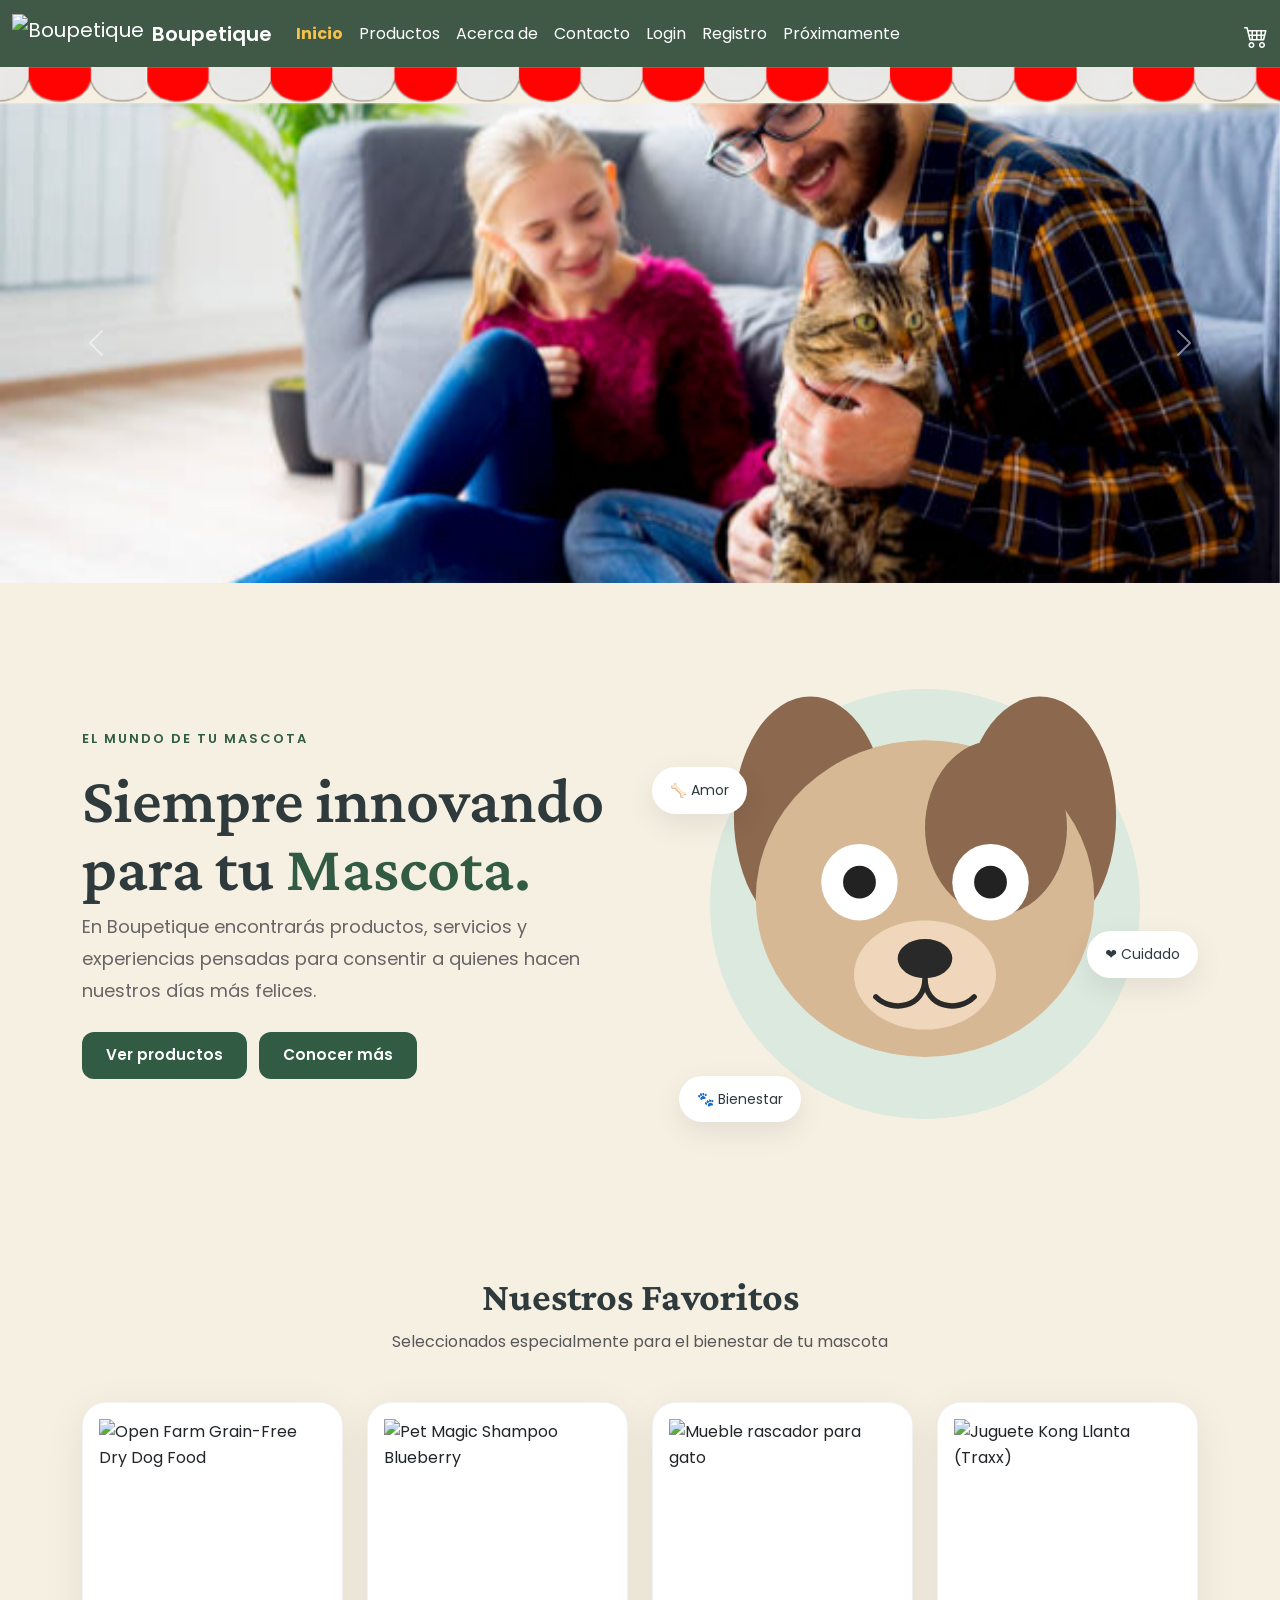
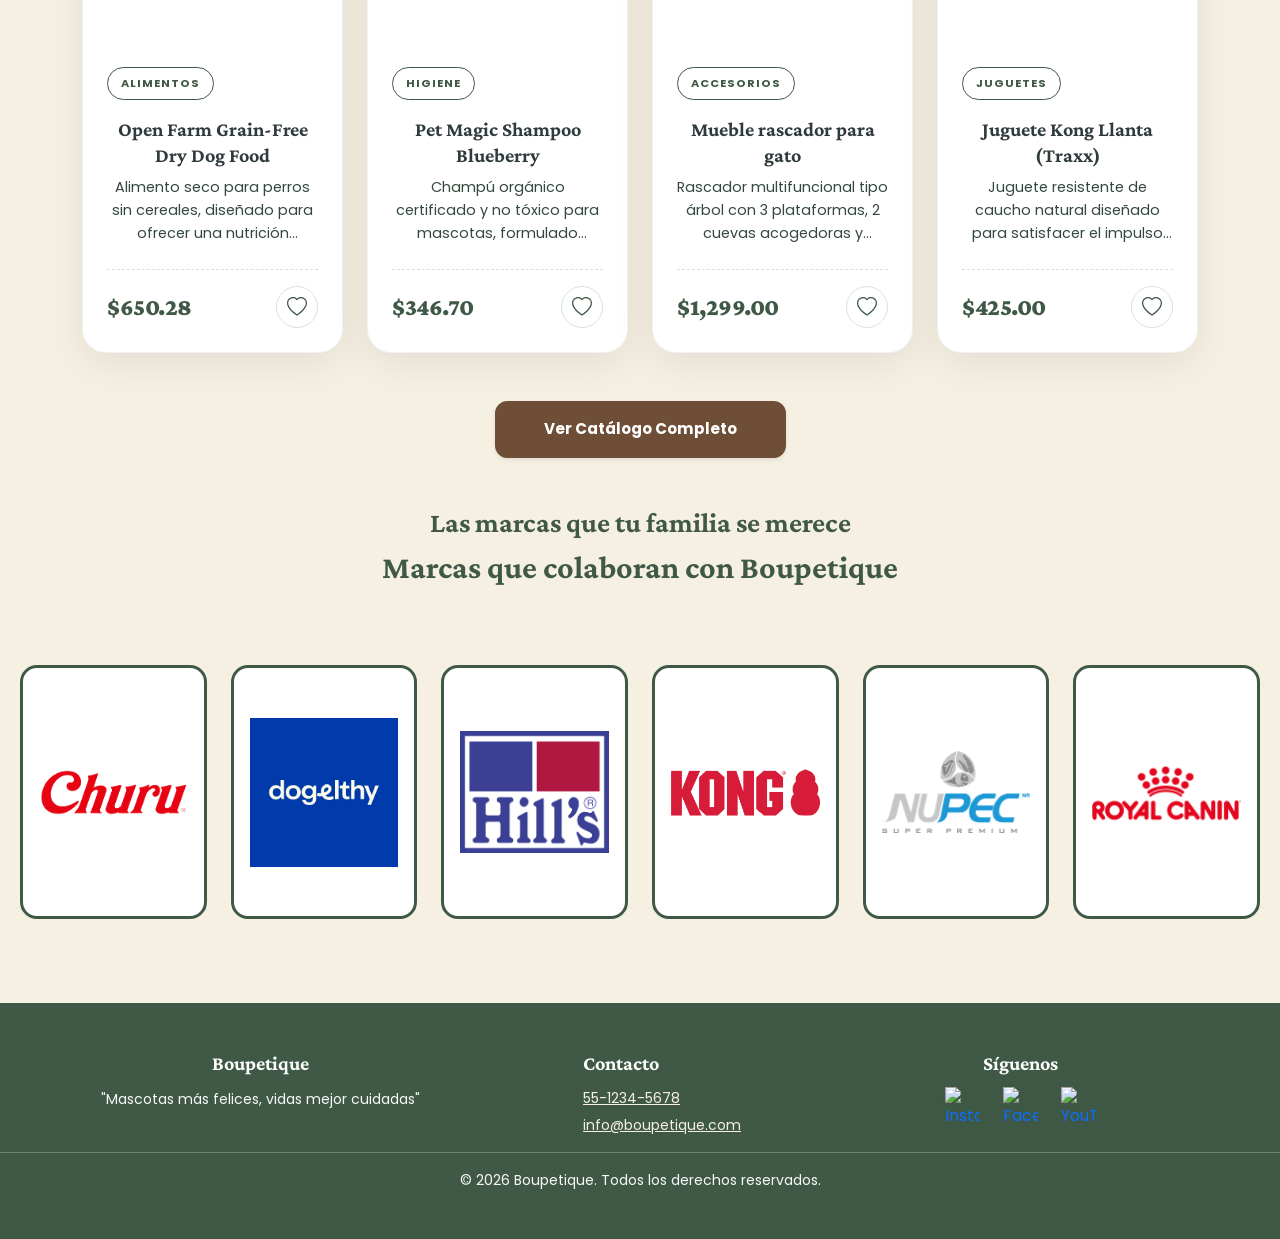
==== commit 324d74f8: "se crea el fondo verde en el boton conocer más" ====
--- a/index.html
+++ b/index.html
@@ -28,317 +28,328 @@
         <div data-include="partials/navbar.html"></div>
         <div class="techo-banner"></div>
     </header>
-    <!-- Carousel -->
-    <div id="carouselExample" class="carousel slide" data-bs-ride="carousel" data-bs-interval="5000">
-        <div class="carousel-inner">
-            <div class="carousel-item active">
-                <img src="assets/Brands/catfamily.jpg" class="d-block w-100" alt="...">
-            </div>
-            <div class="carousel-item">
-                <img src="assets/Brands/dogsfamily.jpg" class="d-block w-100" alt="...">
-            </div>
-            <div class="carousel-item">
-                <img src="assets/Brands/petfamily.jpg" class="d-block w-100" alt="...">
-            </div>
-        </div>
-
-        <button class="carousel-control-prev" type="button" data-bs-target="#carouselExample" data-bs-slide="prev">
-            <span class="carousel-control-prev-icon" aria-hidden="true"></span>
-            <span class="visually-hidden">Previous</span>
-        </button>
-        <button class="carousel-control-next" type="button" data-bs-target="#carouselExample" data-bs-slide="next">
-            <span class="carousel-control-next-icon" aria-hidden="true"></span>
-            <span class="visually-hidden">Next</span>
-        </button>
-    </div>
-    <!-- Fin Carousel -->
+<!-- Carousel -->
+        <div id="carouselExample" class="carousel slide" data-bs-ride="carousel" data-bs-interval="5000">
+    <div class="carousel-inner">
+        <div class="carousel-item active">
+            <img src="assets/Brands/catfamily.jpg" class="d-block w-100" alt="...">
+        </div>
+        <div class="carousel-item">
+            <img src="assets/Brands/dogsfamily.jpg" class="d-block w-100" alt="...">
+        </div>
+        <div class="carousel-item">
+            <img src="assets/Brands/petfamily.jpg" class="d-block w-100" alt="...">
+        </div>
+    </div>
+
+    <button class="carousel-control-prev" type="button" data-bs-target="#carouselExample" data-bs-slide="prev">
+        <span class="carousel-control-prev-icon" aria-hidden="true"></span>
+        <span class="visually-hidden">Previous</span>
+    </button>
+    <button class="carousel-control-next" type="button" data-bs-target="#carouselExample" data-bs-slide="next">
+        <span class="carousel-control-next-icon" aria-hidden="true"></span>
+        <span class="visually-hidden">Next</span>
+    </button>
+</div>
+<!-- Fin Carousel -->
 
     <main class="flex-grow-1">
         <!-- =====================================================
          HERO / LANDING
     ====================================================== -->
 
-        <section id="inicio" class="hero">
-
-            <div class="container">
-
-                <div class="row align-items-center py-5">
-
-                    <!-- TEXTO -->
-                    <div class="col-lg-6 text-center text-lg-start">
-
-                        <p class="small-title">
-                            EL MUNDO DE TU MASCOTA
-                        </p>
-
-                        <h1>
-                            Siempre innovando para tu
-                            <span>Mascota.</span>
-                        </h1>
-
-                        <p class="hero-text">
-                            En Boupetique encontrarás productos, servicios
-                            y experiencias pensadas para consentir
-                            a quienes hacen nuestros días más felices.
-                        </p>
-
-                        <div class="mt-4">
-
-                            <a href="html/productos.html" class="btn btn-bouti me-2">
-                                Ver productos
-                            </a>
-
-                            <a href="html/acerca.html" class="btn btn-outline-bouti">
-                                Conocer más
-                            </a>
-
-                        </div>
+    <section id="inicio" class="hero">
+
+        <div class="container">
+
+            <div class="row align-items-center py-5">
+
+                <!-- TEXTO -->
+                <div class="col-lg-6 text-center text-lg-start">
+
+                    <p class="small-title">
+                         EL MUNDO DE TU MASCOTA
+                    </p>
+
+                    <h1>
+                        Siempre innovando para tu
+                        <span>Mascota.</span>
+                    </h1>
+
+                    <p class="hero-text">
+                        En Boupetique encontrarás productos, servicios
+                        y experiencias pensadas para consentir
+                        a quienes hacen nuestros días más felices.
+                    </p>
+
+                    <div class="mt-4">
+
+                        <a href="html/productos.html"
+                           class="btn btn-bouti me-2">
+                            Ver productos
+                        </a>
+
+                        <a href="html/acerca.html"
+                           class="btn btn-bouti me-2">
+                            Conocer más
+                        </a>
 
                     </div>
 
-
-                    <!-- PERRITO -->
-                    <div class="col-lg-6">
-
-                        <div class="dog-container">
-
-                            <!-- Círculo de fondo -->
-                            <div class="dog-background"></div>
-
-
-                            <!-- PERRITO SVG -->
-                            <svg id="dog" viewBox="0 0 500 500" class="dog-svg">
-
-                                <!-- Oreja izquierda -->
-                                <ellipse cx="145" cy="170" rx="70" ry="110" class="ear" />
-
-                                <!-- Oreja derecha -->
-                                <ellipse cx="355" cy="170" rx="70" ry="110" class="ear" />
-
-
-                                <!-- Cabeza -->
-                                <ellipse cx="250" cy="245" rx="155" ry="145" class="dog-head" />
-
-
-                                <!-- Mancha -->
-                                <ellipse cx="315" cy="180" rx="65" ry="80" class="spot" />
-
-
-                                <!-- OJO IZQUIERDO -->
-
-                                <circle cx="190" cy="230" r="35" class="eye" />
-
-                                <!-- Pupila izquierda -->
-                                <circle id="pupil-left" cx="190" cy="230" r="15" class="pupil" />
-
-
-                                <!-- OJO DERECHO -->
-
-                                <circle cx="310" cy="230" r="35" class="eye" />
-
-                                <!-- Pupila derecha -->
-                                <circle id="pupil-right" cx="310" cy="230" r="15" class="pupil" />
-
-
-                                <!-- Hocico -->
-                                <ellipse cx="250" cy="315" rx="65" ry="50" class="muzzle" />
-
-
-                                <!-- Nariz -->
-                                <ellipse cx="250" cy="300" rx="25" ry="18" class="nose" />
-
-
-                                <!-- Boca -->
-                                <path d="M250 318
+                </div>
+
+
+                <!-- PERRITO -->
+                <div class="col-lg-6">
+
+                    <div class="dog-container">
+
+                        <!-- Círculo de fondo -->
+                        <div class="dog-background"></div>
+
+
+                        <!-- PERRITO SVG -->
+                        <svg
+                            id="dog"
+                            viewBox="0 0 500 500"
+                            class="dog-svg">
+
+                            <!-- Oreja izquierda -->
+                            <ellipse
+                                cx="145"
+                                cy="170"
+                                rx="70"
+                                ry="110"
+                                class="ear"/>
+
+                            <!-- Oreja derecha -->
+                            <ellipse
+                                cx="355"
+                                cy="170"
+                                rx="70"
+                                ry="110"
+                                class="ear"/>
+
+
+                            <!-- Cabeza -->
+                            <ellipse
+                                cx="250"
+                                cy="245"
+                                rx="155"
+                                ry="145"
+                                class="dog-head"/>
+
+
+                            <!-- Mancha -->
+                            <ellipse
+                                cx="315"
+                                cy="180"
+                                rx="65"
+                                ry="80"
+                                class="spot"/>
+
+
+                            <!-- OJO IZQUIERDO -->
+
+                            <circle
+                                cx="190"
+                                cy="230"
+                                r="35"
+                                class="eye"/>
+
+                            <!-- Pupila izquierda -->
+                            <circle
+                                id="pupil-left"
+                                cx="190"
+                                cy="230"
+                                r="15"
+                                class="pupil"/>
+
+
+                            <!-- OJO DERECHO -->
+
+                            <circle
+                                cx="310"
+                                cy="230"
+                                r="35"
+                                class="eye"/>
+
+                            <!-- Pupila derecha -->
+                            <circle
+                                id="pupil-right"
+                                cx="310"
+                                cy="230"
+                                r="15"
+                                class="pupil"/>
+
+
+                            <!-- Hocico -->
+                            <ellipse
+                                cx="250"
+                                cy="315"
+                                rx="65"
+                                ry="50"
+                                class="muzzle"/>
+
+
+                            <!-- Nariz -->
+                            <ellipse
+                                cx="250"
+                                cy="300"
+                                rx="25"
+                                ry="18"
+                                class="nose"/>
+
+
+                            <!-- Boca -->
+                            <path
+                                d="M250 318
                                 C250 345 220 350 205 335
                                 M250 318
-                                C250 345 280 350 295 335" class="mouth" />
-
-                            </svg>
-
-
-                            <!-- Texto decorativo -->
-                            <div class="floating-card card-one">
-                                🦴 Amor
+                                C250 345 280 350 295 335"
+                                class="mouth"/>
+
+                        </svg>
+
+
+                        <!-- Texto decorativo -->
+                        <div class="floating-card card-one">
+                            🦴 Amor
+                        </div>
+
+                        <div class="floating-card card-two">
+                            ❤️ Cuidado
+                        </div>
+
+                        <div class="floating-card card-three">
+                            🐾 Bienestar
+                        </div>
+
+                    </div>
+
+                </div>
+
+            </div>
+
+        </div>
+
+
+    </section>
+</main>
+<!-- Fin perrito -->
+
+<!-- SECCIÓN NUESTROS FAVORITOS-->
+<section class="container py-5">
+    <div class="text-center mb-5">
+        <h2 class="fw-bold display-6">Nuestros Favoritos</h2>
+        <p class="text-muted">Seleccionados especialmente para el bienestar de tu mascota</p>
+    </div>
+
+    <!-- Contenedor vacío con ID único -->
+    <div id="favoritos-container" class="row g-4 justify-content-center">
+        <div class="col-12 text-center text-muted py-5">
+            <div class="spinner-border text-primary" role="status"></div>
+            <p class="mt-3">Cargando productos...</p>
+        </div>
+    </div>
+
+    <div class="text-center mt-5">
+        <a href="html/productos.html" class="btn btn-dark px-5 py-3 rounded-pill fw-bold shadow-sm">Ver Catálogo Completo</a>
+    </div>
+</section>
+
+<!-- Llamada al script específico para favoritos -->
+
+<script type="module" src="js/home-productos.js"></script> 
+
+<!--Marcas que colaboran con Boupetique-->
+<div class="msginicio">
+    <h3>Las marcas que tu familia se merece</h3>
+    <h2>Marcas que colaboran con Boupetique</h2><br><br>
+</div>
+<!-- Marcas en cards -->
+<div class="containerBrand text-center">
+    <div class="row row-cols-1 row-cols-sm-2 row-cols-md-3 row-cols-xl-6 g-4">
+        <div class="col">
+            <div class="cardBrand">
+                <img src="assets/Brands/CHURU.png" alt="Royal Canin" class="img-fluid brand-img">
+            </div>
+        </div>
+        <div class="col">
+            <div class="cardBrand">
+                <img src="assets/Brands/Dogelthy.jpg" alt="Royal Canin" class="img-fluid brand-img">
+            </div>
+        </div>
+        <div class="col">
+            <div class="cardBrand">
+                <img src="assets/Brands/hills.png" alt="Royal Canin" class="img-fluid brand-img">
+            </div>
+        </div>
+        <div class="col">
+            <div class="cardBrand">
+                <img src="assets/Brands/Kong.png" alt="Royal Canin" class="img-fluid brand-img">
+            </div>
+        </div>
+        <div class="col">
+            <div class="cardBrand">
+                <img src="assets/Brands/nupec.png" alt="Royal Canin" class="img-fluid brand-img">
+            </div>
+        </div>
+        <div class="col">
+            <div class="cardBrand">
+                <img src="assets/Brands/royal.png" alt="Royal Canin" class="img-fluid brand-img">
+            </div>
+        </div>
+    </div>
+</div>
+
+
+   <!--  <footer id="site-footer" class="text-light py-5" data-include="partials/footer.html"></footer>-->
+       <footer id="site-footer" class="text-light py-5" >
+
+            <div class="container">
+        <div class="row row-cols-1 row-cols-md-3 g-4 text-center">
+            <div class="col d-flex flex-column align-items-center">
+
+                
+                <h5>Boupetique</h5>
+                <p>"Mascotas más felices, vidas mejor cuidadas"</p>
+            </div>
+            <div class="col d-flex flex-column align-items-center">
+                
+                <div class="ms-md-3 d-flex flex-column gap-1 text-center text-md-start mt-3 mt-md-0">
+                    <h5>Contacto</h5>
+                    <a href="tel:+52-55-1234-5678" class="footer-l-p" style="color: #F6F0E3;">55-1234-5678</a>
+                    <a href="mailto:info@boupetique.com" class="footer-l-p " style="color: #F6F0E3; max-width: 130px;">info@boupetique.com</a>
+                </div>
+            </div>
+            <div class="col d-flex flex-column align-items-center">
+                <h5>Síguenos</h5>
+                <div class="d-flex justify-content-center align-items-center gap-3 social-links">
+                                <!-- Red Social 1 -->
+                                <a href="https://instagram.com" target="_blank" rel="noopener noreferrer"
+                                    class="social-link" aria-label="Instagram">
+                                    <img src="assets/icons/insta.png" class="social-icon" alt="Instagram">
+                                </a>
+
+                                <!-- Red Social 2 -->
+                                <a href="https://facebook.com" target="_blank" rel="noopener noreferrer" class="social-link"
+                                    aria-label="Facebook">
+                                    <img src="assets/icons/facebook.png" class="social-icon" alt="Facebook">
+                                </a>
+
+                                <!-- Red Social 3 -->
+                                <a href="https://youtube.com" target="_blank" rel="noopener noreferrer" class="social-link"
+                                    aria-label="YouTube">
+                                    <img src="assets/icons/yotube.png" class="social-icon" alt="YouTube">
+                                </a>
                             </div>
-
-                            <div class="floating-card card-two">
-                                ❤️ Cuidado
-                            </div>
-
-                            <div class="floating-card card-three">
-                                🐾 Bienestar
-                            </div>
-
-                        </div>
-
-                    </div>
-
-                </div>
-
-            </div>
-
-
-        </section>
-    </main>
-    <!-- Fin perrito -->
-
-    <!-- HTML PROXIMAMENTE (debajo de la sección que quiera) -->
-    <!-- =====================================================
-         SECCIÓN DE CATEGORÍAS DE MASCOTAS
-    ====================================================== -->
-    <div class="selector-mascotas">
-        <h1 class="fw-bold display-6"> Todo para tu mejor amigo. </h1>
-        <br>
-        <div class="botones-mascotas">
-            <a href="./html/productos.html?especie=Perro" class="mascota-btn">
-                <img src="https://i.pinimg.com/736x/86/f7/11/86f711e83ab6d2096b12373440109be2.jpg"
-                    alt="Productos para perro">
-                <span>Perro</span>
-            </a>
-
-            <a href="./html/productos.html?especie=Gato" class="mascota-btn">
-                <img src="https://i.pinimg.com/736x/9f/30/b7/9f30b78ca83d8e85e6a44d54a56392f6.jpg"
-                    alt="Productos para gato">
-                <span>Gato</span>
-            </a>
-        </div>
-    </div>
-
-
-    <!-- SECCIÓN NUESTROS FAVORITOS-->
-    <section class="container py-5">
-        <div class="text-center mb-5">
-            <h2 class="fw-bold display-6">Nuestros Favoritos</h2>
-            <p class="text-muted">Seleccionados especialmente para el bienestar de tu mascota</p>
-        </div>
-
-        <!-- Contenedor vacío con ID único -->
-        <div id="favoritos-container" class="row g-4 justify-content-center">
-            <div class="col-12 text-center text-muted py-5">
-                <div class="spinner-border text-primary" role="status"></div>
-                <p class="mt-3">Cargando productos...</p>
-            </div>
-        </div>
-
-        <div class="text-center mt-5">
-            <a href="html/productos.html" class="btn btn-catalog-completo px-5 py-3 rounded-pill fw-bold shadow-sm">Ver Catálogo
-                Completo</a>
-        </div>
-    </section>
-
-    <!-- Llamada al script específico para favoritos -->
-
-    <script type="module" src="js/home-productos.js"></script>
-
-    <!--Marcas que colaboran con Boupetique-->
-    <div class="msginicio">
-        <h3>Las marcas que tu familia se merece</h3>
-        <h2>Marcas que colaboran con Boupetique</h2><br><br>
-    </div>
-    <!-- Marcas en cards -->
-    <div class="containerBrand text-center">
-        <div class="row row-cols-1 row-cols-sm-2 row-cols-md-3 row-cols-xl-6 g-4">
-            <div class="col">
-                <div class="cardBrand">
-                    <img src="assets/Brands/CHURU.png" alt="Royal Canin" class="img-fluid brand-img">
-                </div>
-            </div>
-            <div class="col">
-                <div class="cardBrand">
-                    <img src="assets/Brands/Dogelthy.jpg" alt="Royal Canin" class="img-fluid brand-img">
-                </div>
-            </div>
-            <div class="col">
-                <div class="cardBrand">
-                    <img src="assets/Brands/hills.png" alt="Royal Canin" class="img-fluid brand-img">
-                </div>
-            </div>
-            <div class="col">
-                <div class="cardBrand">
-                    <img src="assets/Brands/Kong.png" alt="Royal Canin" class="img-fluid brand-img">
-                </div>
-            </div>
-            <div class="col">
-                <div class="cardBrand">
-                    <img src="assets/Brands/nupec.png" alt="Royal Canin" class="img-fluid brand-img">
-                </div>
-            </div>
-            <div class="col">
-                <div class="cardBrand">
-                    <img src="assets/Brands/royal.png" alt="Royal Canin" class="img-fluid brand-img">
-                </div>
-            </div>
-            <section class="testimonials-section">
-    <div class="testimonials-header">
-      <span class="badge">Boupetique Community</span>
-      <h2 class="title">Elegido por amantes de perros y gatos en todo el país</h2>
-      <p class="subtitle">Descubre las opiniones de quienes ya transformaron el bienestar y estilo de vida de sus mascotas con nuestros productos.</p>
-    </div>
-
-    <div class="marquee-container" id="marqueeContainer">
-      <div class="gradient-overlay left"></div>
-      <div class="gradient-overlay right"></div>
-
-      <div class="marquee-track" data-direction="left" data-speed="40">
-        <div class="marquee-list" id="track1"></div>
-      </div>
-
-      <div class="marquee-track" data-direction="right" data-speed="45">
-        <div class="marquee-list" id="track2"></div>
-      </div>
-    </div>
-  </section>
-        </div>
-    </div>
-
-
-    <footer id="site-footer" class="text-light py-5">
-
-        <div class="container">
-            <div class="row row-cols-1 row-cols-md-3 g-4 text-center">
-                <div class="col d-flex flex-column align-items-center">
-
-
-                    <h5>Boupetique</h5>
-                    <p>"Mascotas más felices, vidas mejor cuidadas"</p>
-                </div>
-                <div class="col d-flex flex-column align-items-center">
-
-                    <div class="ms-md-3 d-flex flex-column gap-1 text-center text-md-start mt-3 mt-md-0">
-                        <h5>Contacto</h5>
-                        <a href="tel:+52-55-1234-5678" class="footer-l-p" style="color: #F6F0E3;">55-1234-5678</a>
-                        <a href="mailto:info@boupetique.com" class="footer-l-p "
-                            style="color: #F6F0E3; max-width: 130px;">info@boupetique.com</a>
-                    </div>
-                </div>
-                <div class="col d-flex flex-column align-items-center">
-                    <h5>Síguenos</h5>
-                    <div class="d-flex justify-content-center align-items-center gap-3 social-links">
-                        <!-- Red Social 1 -->
-                        <a href="https://instagram.com" target="_blank" rel="noopener noreferrer" class="social-link"
-                            aria-label="Instagram">
-                            <img src="assets/icons/insta.png" class="social-icon" alt="Instagram">
-                        </a>
-
-                        <!-- Red Social 2 -->
-                        <a href="https://facebook.com" target="_blank" rel="noopener noreferrer" class="social-link"
-                            aria-label="Facebook">
-                            <img src="assets/icons/facebook.png" class="social-icon" alt="Facebook">
-                        </a>
-
-                        <!-- Red Social 3 -->
-                        <a href="https://youtube.com" target="_blank" rel="noopener noreferrer" class="social-link"
-                            aria-label="YouTube">
-                            <img src="assets/icons/yotube.png" class="social-icon" alt="YouTube">
-                        </a>
-                    </div>
                 </div>
             </div>
         </div>
         <hr>
         <p class="text-center mb-0">&copy; 2026 Boupetique. Todos los derechos reservados.</p>
-        </div>
+    </div>
 
     </footer>
 
--- a/css/styles.css
+++ b/css/styles.css
@@ -1374,6 +1374,9 @@
   font-weight: bold;
 }
 
+body[data-page="carrito"] .cart-icon .bi-cart4 {
+  color: #d4af37 !important;
+}
 
 
 
--- a/css/stylesPerrito.css
+++ b/css/stylesPerrito.css
@@ -71,28 +71,6 @@
     color: white;
 }
 
-.btn-outline-bouti {
-    border: 1px solid #315c43;
-    color: #315c43;
-    border-radius: 30px;
-    padding: 12px 25px;
-}
-
-.btn-outline-bouti:hover {
-    background: #315c43;
-    color: white;
-}
-
-.btn-catalog-completo {
-    background-color: #d96b27;
-    color: rgb(255, 255, 255);
-}
-
-.btn-catalog-completo:hover {
-    background-color: #d96b27;
-    color: rgb(255, 255, 255);
-    transform: scale(1.05)
-}
 
 
 /* ==========================================================
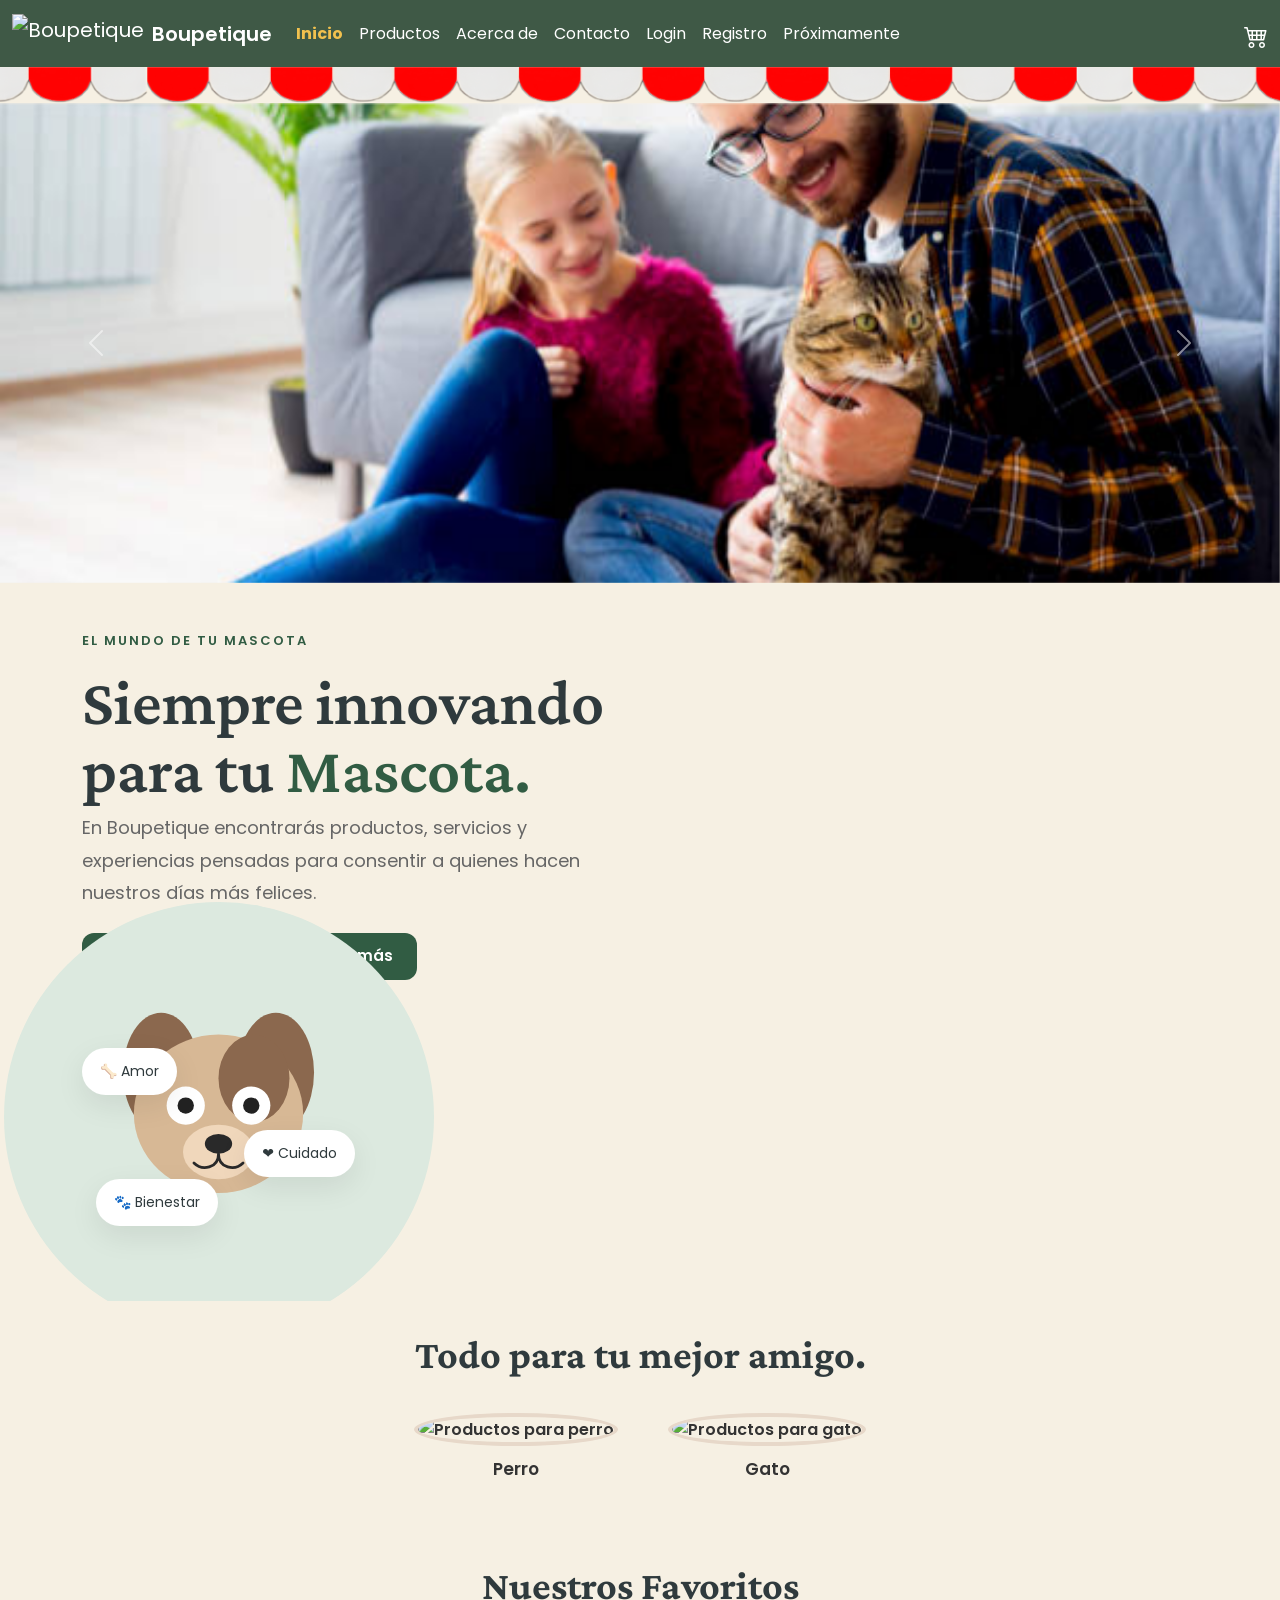
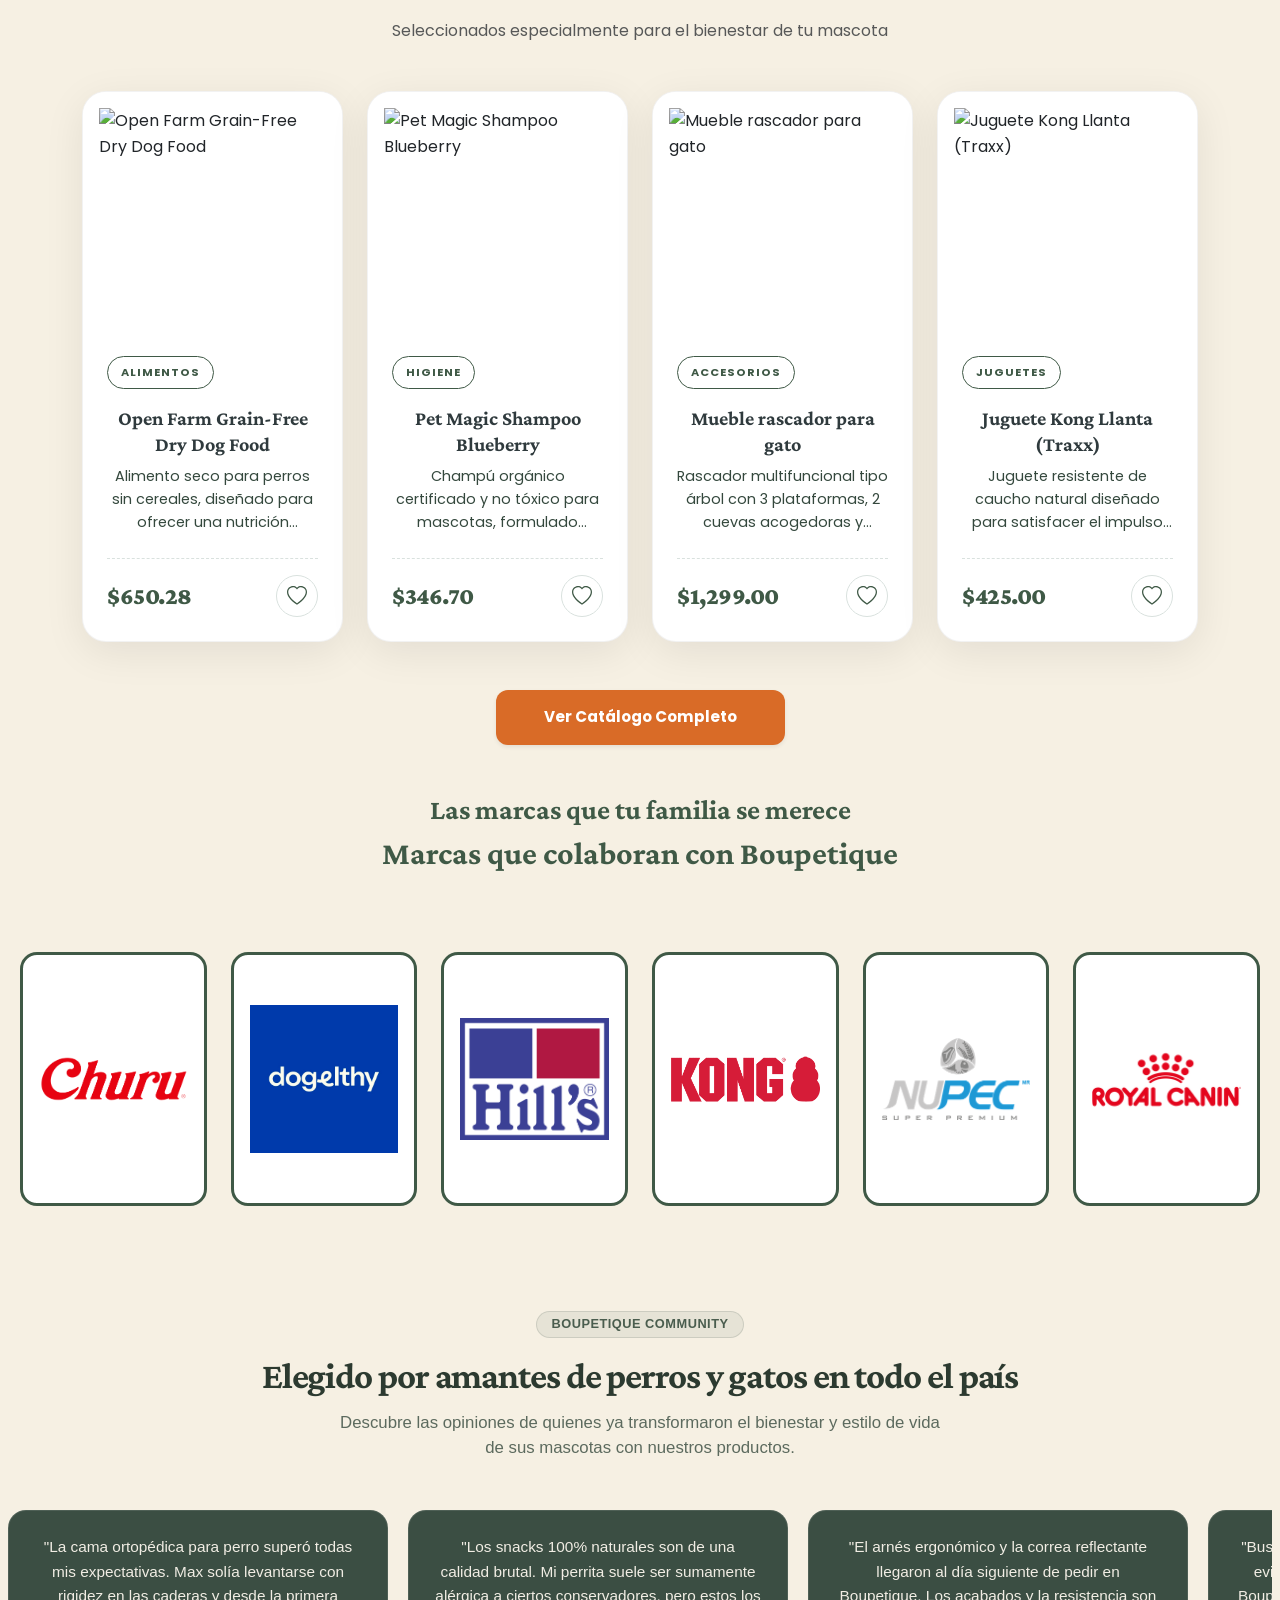
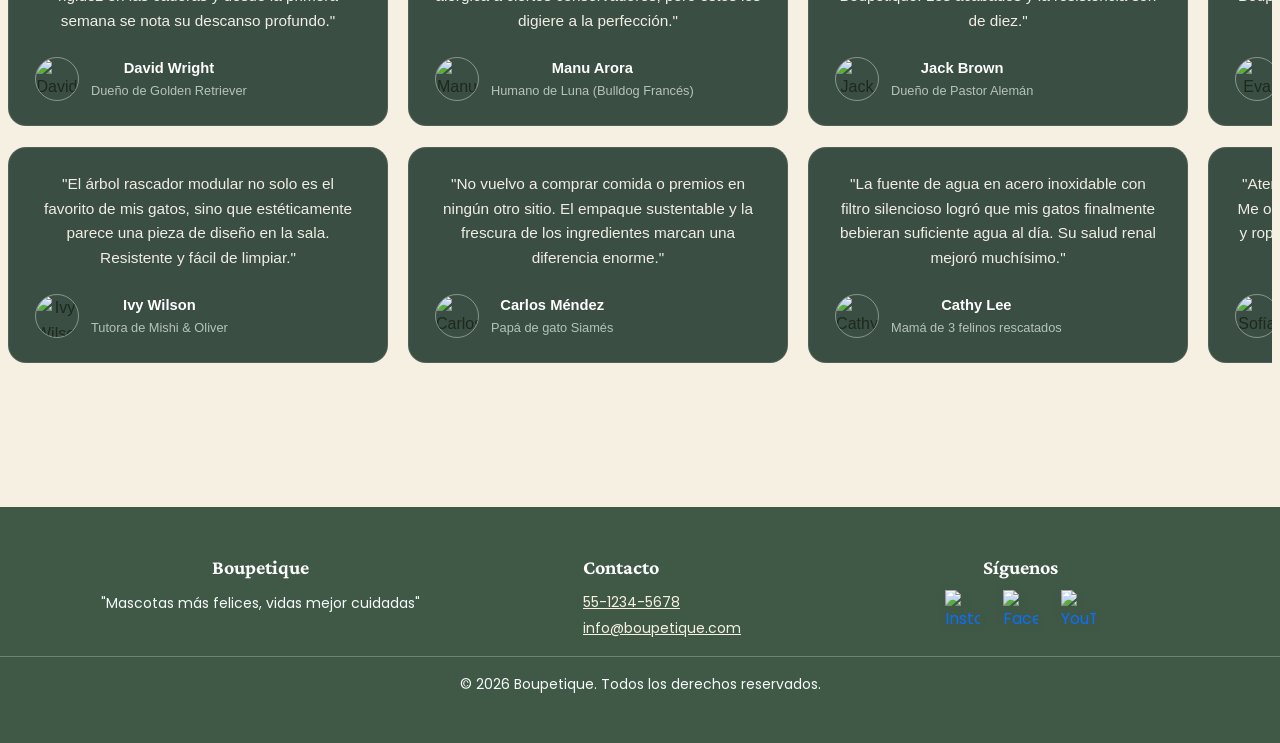
==== commit 3205eae8: "Merge branch 'main' into Lizbeth" ====
--- a/index.html
+++ b/index.html
@@ -28,66 +28,65 @@
         <div data-include="partials/navbar.html"></div>
         <div class="techo-banner"></div>
     </header>
-<!-- Carousel -->
-        <div id="carouselExample" class="carousel slide" data-bs-ride="carousel" data-bs-interval="5000">
-    <div class="carousel-inner">
-        <div class="carousel-item active">
-            <img src="assets/Brands/catfamily.jpg" class="d-block w-100" alt="...">
-        </div>
-        <div class="carousel-item">
-            <img src="assets/Brands/dogsfamily.jpg" class="d-block w-100" alt="...">
-        </div>
-        <div class="carousel-item">
-            <img src="assets/Brands/petfamily.jpg" class="d-block w-100" alt="...">
-        </div>
-    </div>
-
-    <button class="carousel-control-prev" type="button" data-bs-target="#carouselExample" data-bs-slide="prev">
-        <span class="carousel-control-prev-icon" aria-hidden="true"></span>
-        <span class="visually-hidden">Previous</span>
-    </button>
-    <button class="carousel-control-next" type="button" data-bs-target="#carouselExample" data-bs-slide="next">
-        <span class="carousel-control-next-icon" aria-hidden="true"></span>
-        <span class="visually-hidden">Next</span>
-    </button>
-</div>
-<!-- Fin Carousel -->
+    <!-- Carousel -->
+    <div id="carouselExample" class="carousel slide" data-bs-ride="carousel" data-bs-interval="5000">
+        <div class="carousel-inner">
+            <div class="carousel-item active">
+                <img src="assets/Brands/catfamily.jpg" class="d-block w-100" alt="...">
+            </div>
+            <div class="carousel-item">
+                <img src="assets/Brands/dogsfamily.jpg" class="d-block w-100" alt="...">
+            </div>
+            <div class="carousel-item">
+                <img src="assets/Brands/petfamily.jpg" class="d-block w-100" alt="...">
+            </div>
+        </div>
+
+        <button class="carousel-control-prev" type="button" data-bs-target="#carouselExample" data-bs-slide="prev">
+            <span class="carousel-control-prev-icon" aria-hidden="true"></span>
+            <span class="visually-hidden">Previous</span>
+        </button>
+        <button class="carousel-control-next" type="button" data-bs-target="#carouselExample" data-bs-slide="next">
+            <span class="carousel-control-next-icon" aria-hidden="true"></span>
+            <span class="visually-hidden">Next</span>
+        </button>
+    </div>
+    <!-- Fin Carousel -->
 
     <main class="flex-grow-1">
         <!-- =====================================================
          HERO / LANDING
     ====================================================== -->
 
-    <section id="inicio" class="hero">
-
-        <div class="container">
-
-            <div class="row align-items-center py-5">
-
-                <!-- TEXTO -->
-                <div class="col-lg-6 text-center text-lg-start">
-
-                    <p class="small-title">
-                         EL MUNDO DE TU MASCOTA
-                    </p>
-
-                    <h1>
-                        Siempre innovando para tu
-                        <span>Mascota.</span>
-                    </h1>
-
-                    <p class="hero-text">
-                        En Boupetique encontrarás productos, servicios
-                        y experiencias pensadas para consentir
-                        a quienes hacen nuestros días más felices.
-                    </p>
-
-                    <div class="mt-4">
-
-                        <a href="html/productos.html"
-                           class="btn btn-bouti me-2">
-                            Ver productos
-                        </a>
+        <section id="inicio" class="hero">
+
+            <div class="container">
+
+                <div class="row align-items-center py-5">
+
+                    <!-- TEXTO -->
+                    <div class="col-lg-6 text-center text-lg-start">
+
+                        <p class="small-title">
+                            EL MUNDO DE TU MASCOTA
+                        </p>
+
+                        <h1>
+                            Siempre innovando para tu
+                            <span>Mascota.</span>
+                        </h1>
+
+                        <p class="hero-text">
+                            En Boupetique encontrarás productos, servicios
+                            y experiencias pensadas para consentir
+                            a quienes hacen nuestros días más felices.
+                        </p>
+
+                        <div class="mt-4">
+
+                            <a href="html/productos.html" class="btn btn-bouti me-2">
+                                Ver productos
+                            </a>
 
                         <a href="html/acerca.html"
                            class="btn btn-bouti me-2">
@@ -96,260 +95,249 @@
 
                     </div>
 
-                </div>
-
-
-                <!-- PERRITO -->
-                <div class="col-lg-6">
-
-                    <div class="dog-container">
-
-                        <!-- Círculo de fondo -->
-                        <div class="dog-background"></div>
-
-
-                        <!-- PERRITO SVG -->
-                        <svg
-                            id="dog"
-                            viewBox="0 0 500 500"
-                            class="dog-svg">
-
-                            <!-- Oreja izquierda -->
-                            <ellipse
-                                cx="145"
-                                cy="170"
-                                rx="70"
-                                ry="110"
-                                class="ear"/>
-
-                            <!-- Oreja derecha -->
-                            <ellipse
-                                cx="355"
-                                cy="170"
-                                rx="70"
-                                ry="110"
-                                class="ear"/>
-
-
-                            <!-- Cabeza -->
-                            <ellipse
-                                cx="250"
-                                cy="245"
-                                rx="155"
-                                ry="145"
-                                class="dog-head"/>
-
-
-                            <!-- Mancha -->
-                            <ellipse
-                                cx="315"
-                                cy="180"
-                                rx="65"
-                                ry="80"
-                                class="spot"/>
-
-
-                            <!-- OJO IZQUIERDO -->
-
-                            <circle
-                                cx="190"
-                                cy="230"
-                                r="35"
-                                class="eye"/>
-
-                            <!-- Pupila izquierda -->
-                            <circle
-                                id="pupil-left"
-                                cx="190"
-                                cy="230"
-                                r="15"
-                                class="pupil"/>
-
-
-                            <!-- OJO DERECHO -->
-
-                            <circle
-                                cx="310"
-                                cy="230"
-                                r="35"
-                                class="eye"/>
-
-                            <!-- Pupila derecha -->
-                            <circle
-                                id="pupil-right"
-                                cx="310"
-                                cy="230"
-                                r="15"
-                                class="pupil"/>
-
-
-                            <!-- Hocico -->
-                            <ellipse
-                                cx="250"
-                                cy="315"
-                                rx="65"
-                                ry="50"
-                                class="muzzle"/>
-
-
-                            <!-- Nariz -->
-                            <ellipse
-                                cx="250"
-                                cy="300"
-                                rx="25"
-                                ry="18"
-                                class="nose"/>
-
-
-                            <!-- Boca -->
-                            <path
-                                d="M250 318
+
+                    <!-- PERRITO -->
+                    <div class="col-lg-6">
+
+                        <div class="dog-container">
+
+                            <!-- Círculo de fondo -->
+                            <div class="dog-background"></div>
+
+
+                            <!-- PERRITO SVG -->
+                            <svg id="dog" viewBox="0 0 500 500" class="dog-svg">
+
+                                <!-- Oreja izquierda -->
+                                <ellipse cx="145" cy="170" rx="70" ry="110" class="ear" />
+
+                                <!-- Oreja derecha -->
+                                <ellipse cx="355" cy="170" rx="70" ry="110" class="ear" />
+
+
+                                <!-- Cabeza -->
+                                <ellipse cx="250" cy="245" rx="155" ry="145" class="dog-head" />
+
+
+                                <!-- Mancha -->
+                                <ellipse cx="315" cy="180" rx="65" ry="80" class="spot" />
+
+
+                                <!-- OJO IZQUIERDO -->
+
+                                <circle cx="190" cy="230" r="35" class="eye" />
+
+                                <!-- Pupila izquierda -->
+                                <circle id="pupil-left" cx="190" cy="230" r="15" class="pupil" />
+
+
+                                <!-- OJO DERECHO -->
+
+                                <circle cx="310" cy="230" r="35" class="eye" />
+
+                                <!-- Pupila derecha -->
+                                <circle id="pupil-right" cx="310" cy="230" r="15" class="pupil" />
+
+
+                                <!-- Hocico -->
+                                <ellipse cx="250" cy="315" rx="65" ry="50" class="muzzle" />
+
+
+                                <!-- Nariz -->
+                                <ellipse cx="250" cy="300" rx="25" ry="18" class="nose" />
+
+
+                                <!-- Boca -->
+                                <path d="M250 318
                                 C250 345 220 350 205 335
                                 M250 318
-                                C250 345 280 350 295 335"
-                                class="mouth"/>
-
-                        </svg>
-
-
-                        <!-- Texto decorativo -->
-                        <div class="floating-card card-one">
-                            🦴 Amor
+                                C250 345 280 350 295 335" class="mouth" />
+
+                            </svg>
+
+
+                            <!-- Texto decorativo -->
+                            <div class="floating-card card-one">
+                                🦴 Amor
+                            </div>
+
+                            <div class="floating-card card-two">
+                                ❤️ Cuidado
+                            </div>
+
+                            <div class="floating-card card-three">
+                                🐾 Bienestar
+                            </div>
+
                         </div>
 
-                        <div class="floating-card card-two">
-                            ❤️ Cuidado
-                        </div>
-
-                        <div class="floating-card card-three">
-                            🐾 Bienestar
-                        </div>
-
                     </div>
 
                 </div>
 
             </div>
 
-        </div>
-
-
+
+        </section>
+    </main>
+    <!-- Fin perrito -->
+
+    <!-- HTML PROXIMAMENTE (debajo de la sección que quiera) -->
+    <!-- =====================================================
+         SECCIÓN DE CATEGORÍAS DE MASCOTAS
+    ====================================================== -->
+    <div class="selector-mascotas">
+        <h1 class="fw-bold display-6"> Todo para tu mejor amigo. </h1>
+        <br>
+        <div class="botones-mascotas">
+            <a href="./html/productos.html?especie=Perro" class="mascota-btn">
+                <img src="https://i.pinimg.com/736x/86/f7/11/86f711e83ab6d2096b12373440109be2.jpg"
+                    alt="Productos para perro">
+                <span>Perro</span>
+            </a>
+
+            <a href="./html/productos.html?especie=Gato" class="mascota-btn">
+                <img src="https://i.pinimg.com/736x/9f/30/b7/9f30b78ca83d8e85e6a44d54a56392f6.jpg"
+                    alt="Productos para gato">
+                <span>Gato</span>
+            </a>
+        </div>
+    </div>
+
+
+    <!-- SECCIÓN NUESTROS FAVORITOS-->
+    <section class="container py-5">
+        <div class="text-center mb-5">
+            <h2 class="fw-bold display-6">Nuestros Favoritos</h2>
+            <p class="text-muted">Seleccionados especialmente para el bienestar de tu mascota</p>
+        </div>
+
+        <!-- Contenedor vacío con ID único -->
+        <div id="favoritos-container" class="row g-4 justify-content-center">
+            <div class="col-12 text-center text-muted py-5">
+                <div class="spinner-border text-primary" role="status"></div>
+                <p class="mt-3">Cargando productos...</p>
+            </div>
+        </div>
+
+        <div class="text-center mt-5">
+            <a href="html/productos.html" class="btn btn-catalog-completo px-5 py-3 rounded-pill fw-bold shadow-sm">Ver Catálogo
+                Completo</a>
+        </div>
     </section>
-</main>
-<!-- Fin perrito -->
-
-<!-- SECCIÓN NUESTROS FAVORITOS-->
-<section class="container py-5">
-    <div class="text-center mb-5">
-        <h2 class="fw-bold display-6">Nuestros Favoritos</h2>
-        <p class="text-muted">Seleccionados especialmente para el bienestar de tu mascota</p>
-    </div>
-
-    <!-- Contenedor vacío con ID único -->
-    <div id="favoritos-container" class="row g-4 justify-content-center">
-        <div class="col-12 text-center text-muted py-5">
-            <div class="spinner-border text-primary" role="status"></div>
-            <p class="mt-3">Cargando productos...</p>
-        </div>
-    </div>
-
-    <div class="text-center mt-5">
-        <a href="html/productos.html" class="btn btn-dark px-5 py-3 rounded-pill fw-bold shadow-sm">Ver Catálogo Completo</a>
-    </div>
-</section>
-
-<!-- Llamada al script específico para favoritos -->
-
-<script type="module" src="js/home-productos.js"></script> 
-
-<!--Marcas que colaboran con Boupetique-->
-<div class="msginicio">
-    <h3>Las marcas que tu familia se merece</h3>
-    <h2>Marcas que colaboran con Boupetique</h2><br><br>
-</div>
-<!-- Marcas en cards -->
-<div class="containerBrand text-center">
-    <div class="row row-cols-1 row-cols-sm-2 row-cols-md-3 row-cols-xl-6 g-4">
-        <div class="col">
-            <div class="cardBrand">
-                <img src="assets/Brands/CHURU.png" alt="Royal Canin" class="img-fluid brand-img">
-            </div>
-        </div>
-        <div class="col">
-            <div class="cardBrand">
-                <img src="assets/Brands/Dogelthy.jpg" alt="Royal Canin" class="img-fluid brand-img">
-            </div>
-        </div>
-        <div class="col">
-            <div class="cardBrand">
-                <img src="assets/Brands/hills.png" alt="Royal Canin" class="img-fluid brand-img">
-            </div>
-        </div>
-        <div class="col">
-            <div class="cardBrand">
-                <img src="assets/Brands/Kong.png" alt="Royal Canin" class="img-fluid brand-img">
-            </div>
-        </div>
-        <div class="col">
-            <div class="cardBrand">
-                <img src="assets/Brands/nupec.png" alt="Royal Canin" class="img-fluid brand-img">
-            </div>
-        </div>
-        <div class="col">
-            <div class="cardBrand">
-                <img src="assets/Brands/royal.png" alt="Royal Canin" class="img-fluid brand-img">
-            </div>
-        </div>
-    </div>
-</div>
-
-
-   <!--  <footer id="site-footer" class="text-light py-5" data-include="partials/footer.html"></footer>-->
-       <footer id="site-footer" class="text-light py-5" >
-
-            <div class="container">
-        <div class="row row-cols-1 row-cols-md-3 g-4 text-center">
-            <div class="col d-flex flex-column align-items-center">
-
-                
-                <h5>Boupetique</h5>
-                <p>"Mascotas más felices, vidas mejor cuidadas"</p>
-            </div>
-            <div class="col d-flex flex-column align-items-center">
-                
-                <div class="ms-md-3 d-flex flex-column gap-1 text-center text-md-start mt-3 mt-md-0">
-                    <h5>Contacto</h5>
-                    <a href="tel:+52-55-1234-5678" class="footer-l-p" style="color: #F6F0E3;">55-1234-5678</a>
-                    <a href="mailto:info@boupetique.com" class="footer-l-p " style="color: #F6F0E3; max-width: 130px;">info@boupetique.com</a>
-                </div>
-            </div>
-            <div class="col d-flex flex-column align-items-center">
-                <h5>Síguenos</h5>
-                <div class="d-flex justify-content-center align-items-center gap-3 social-links">
-                                <!-- Red Social 1 -->
-                                <a href="https://instagram.com" target="_blank" rel="noopener noreferrer"
-                                    class="social-link" aria-label="Instagram">
-                                    <img src="assets/icons/insta.png" class="social-icon" alt="Instagram">
-                                </a>
-
-                                <!-- Red Social 2 -->
-                                <a href="https://facebook.com" target="_blank" rel="noopener noreferrer" class="social-link"
-                                    aria-label="Facebook">
-                                    <img src="assets/icons/facebook.png" class="social-icon" alt="Facebook">
-                                </a>
-
-                                <!-- Red Social 3 -->
-                                <a href="https://youtube.com" target="_blank" rel="noopener noreferrer" class="social-link"
-                                    aria-label="YouTube">
-                                    <img src="assets/icons/yotube.png" class="social-icon" alt="YouTube">
-                                </a>
-                            </div>
+
+    <!-- Llamada al script específico para favoritos -->
+
+    <script type="module" src="js/home-productos.js"></script>
+
+    <!--Marcas que colaboran con Boupetique-->
+    <div class="msginicio">
+        <h3>Las marcas que tu familia se merece</h3>
+        <h2>Marcas que colaboran con Boupetique</h2><br><br>
+    </div>
+    <!-- Marcas en cards -->
+    <div class="containerBrand text-center">
+        <div class="row row-cols-1 row-cols-sm-2 row-cols-md-3 row-cols-xl-6 g-4">
+            <div class="col">
+                <div class="cardBrand">
+                    <img src="assets/Brands/CHURU.png" alt="Royal Canin" class="img-fluid brand-img">
+                </div>
+            </div>
+            <div class="col">
+                <div class="cardBrand">
+                    <img src="assets/Brands/Dogelthy.jpg" alt="Royal Canin" class="img-fluid brand-img">
+                </div>
+            </div>
+            <div class="col">
+                <div class="cardBrand">
+                    <img src="assets/Brands/hills.png" alt="Royal Canin" class="img-fluid brand-img">
+                </div>
+            </div>
+            <div class="col">
+                <div class="cardBrand">
+                    <img src="assets/Brands/Kong.png" alt="Royal Canin" class="img-fluid brand-img">
+                </div>
+            </div>
+            <div class="col">
+                <div class="cardBrand">
+                    <img src="assets/Brands/nupec.png" alt="Royal Canin" class="img-fluid brand-img">
+                </div>
+            </div>
+            <div class="col">
+                <div class="cardBrand">
+                    <img src="assets/Brands/royal.png" alt="Royal Canin" class="img-fluid brand-img">
+                </div>
+            </div>
+            <section class="testimonials-section">
+    <div class="testimonials-header">
+      <span class="badge">Boupetique Community</span>
+      <h2 class="title">Elegido por amantes de perros y gatos en todo el país</h2>
+      <p class="subtitle">Descubre las opiniones de quienes ya transformaron el bienestar y estilo de vida de sus mascotas con nuestros productos.</p>
+    </div>
+
+    <div class="marquee-container" id="marqueeContainer">
+      <div class="gradient-overlay left"></div>
+      <div class="gradient-overlay right"></div>
+
+      <div class="marquee-track" data-direction="left" data-speed="40">
+        <div class="marquee-list" id="track1"></div>
+      </div>
+
+      <div class="marquee-track" data-direction="right" data-speed="45">
+        <div class="marquee-list" id="track2"></div>
+      </div>
+    </div>
+  </section>
+        </div>
+    </div>
+
+
+    <footer id="site-footer" class="text-light py-5">
+
+        <div class="container">
+            <div class="row row-cols-1 row-cols-md-3 g-4 text-center">
+                <div class="col d-flex flex-column align-items-center">
+
+
+                    <h5>Boupetique</h5>
+                    <p>"Mascotas más felices, vidas mejor cuidadas"</p>
+                </div>
+                <div class="col d-flex flex-column align-items-center">
+
+                    <div class="ms-md-3 d-flex flex-column gap-1 text-center text-md-start mt-3 mt-md-0">
+                        <h5>Contacto</h5>
+                        <a href="tel:+52-55-1234-5678" class="footer-l-p" style="color: #F6F0E3;">55-1234-5678</a>
+                        <a href="mailto:info@boupetique.com" class="footer-l-p "
+                            style="color: #F6F0E3; max-width: 130px;">info@boupetique.com</a>
+                    </div>
+                </div>
+                <div class="col d-flex flex-column align-items-center">
+                    <h5>Síguenos</h5>
+                    <div class="d-flex justify-content-center align-items-center gap-3 social-links">
+                        <!-- Red Social 1 -->
+                        <a href="https://instagram.com" target="_blank" rel="noopener noreferrer" class="social-link"
+                            aria-label="Instagram">
+                            <img src="assets/icons/insta.png" class="social-icon" alt="Instagram">
+                        </a>
+
+                        <!-- Red Social 2 -->
+                        <a href="https://facebook.com" target="_blank" rel="noopener noreferrer" class="social-link"
+                            aria-label="Facebook">
+                            <img src="assets/icons/facebook.png" class="social-icon" alt="Facebook">
+                        </a>
+
+                        <!-- Red Social 3 -->
+                        <a href="https://youtube.com" target="_blank" rel="noopener noreferrer" class="social-link"
+                            aria-label="YouTube">
+                            <img src="assets/icons/yotube.png" class="social-icon" alt="YouTube">
+                        </a>
+                    </div>
                 </div>
             </div>
         </div>
         <hr>
         <p class="text-center mb-0">&copy; 2026 Boupetique. Todos los derechos reservados.</p>
-    </div>
+        </div>
 
     </footer>
 
--- a/css/stylesPerrito.css
+++ b/css/stylesPerrito.css
@@ -72,6 +72,17 @@
 }
 
 
+.btn-catalog-completo {
+    background-color: #d96b27;
+    color: rgb(255, 255, 255);
+}
+
+.btn-catalog-completo:hover {
+    background-color: #d96b27;
+    color: rgb(255, 255, 255);
+    transform: scale(1.05)
+}
+
 
 /* ==========================================================
    PERRITO
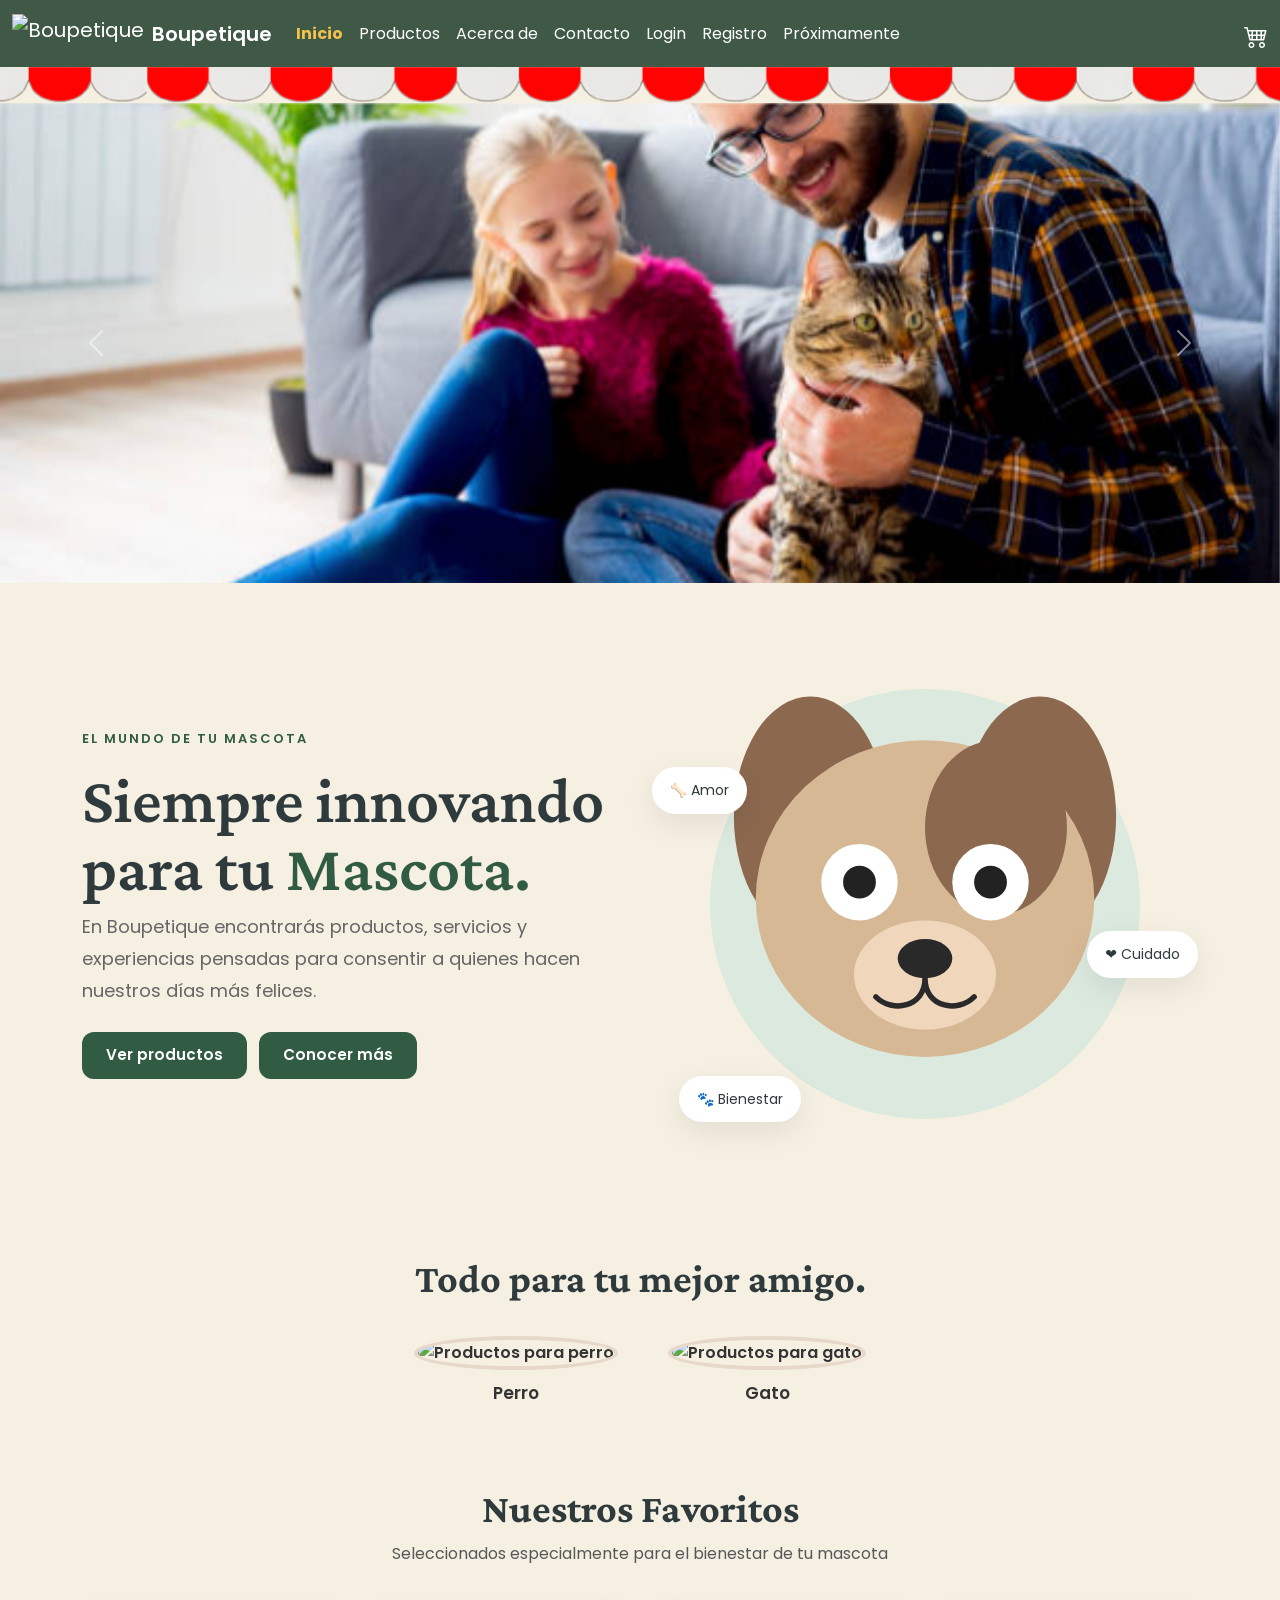
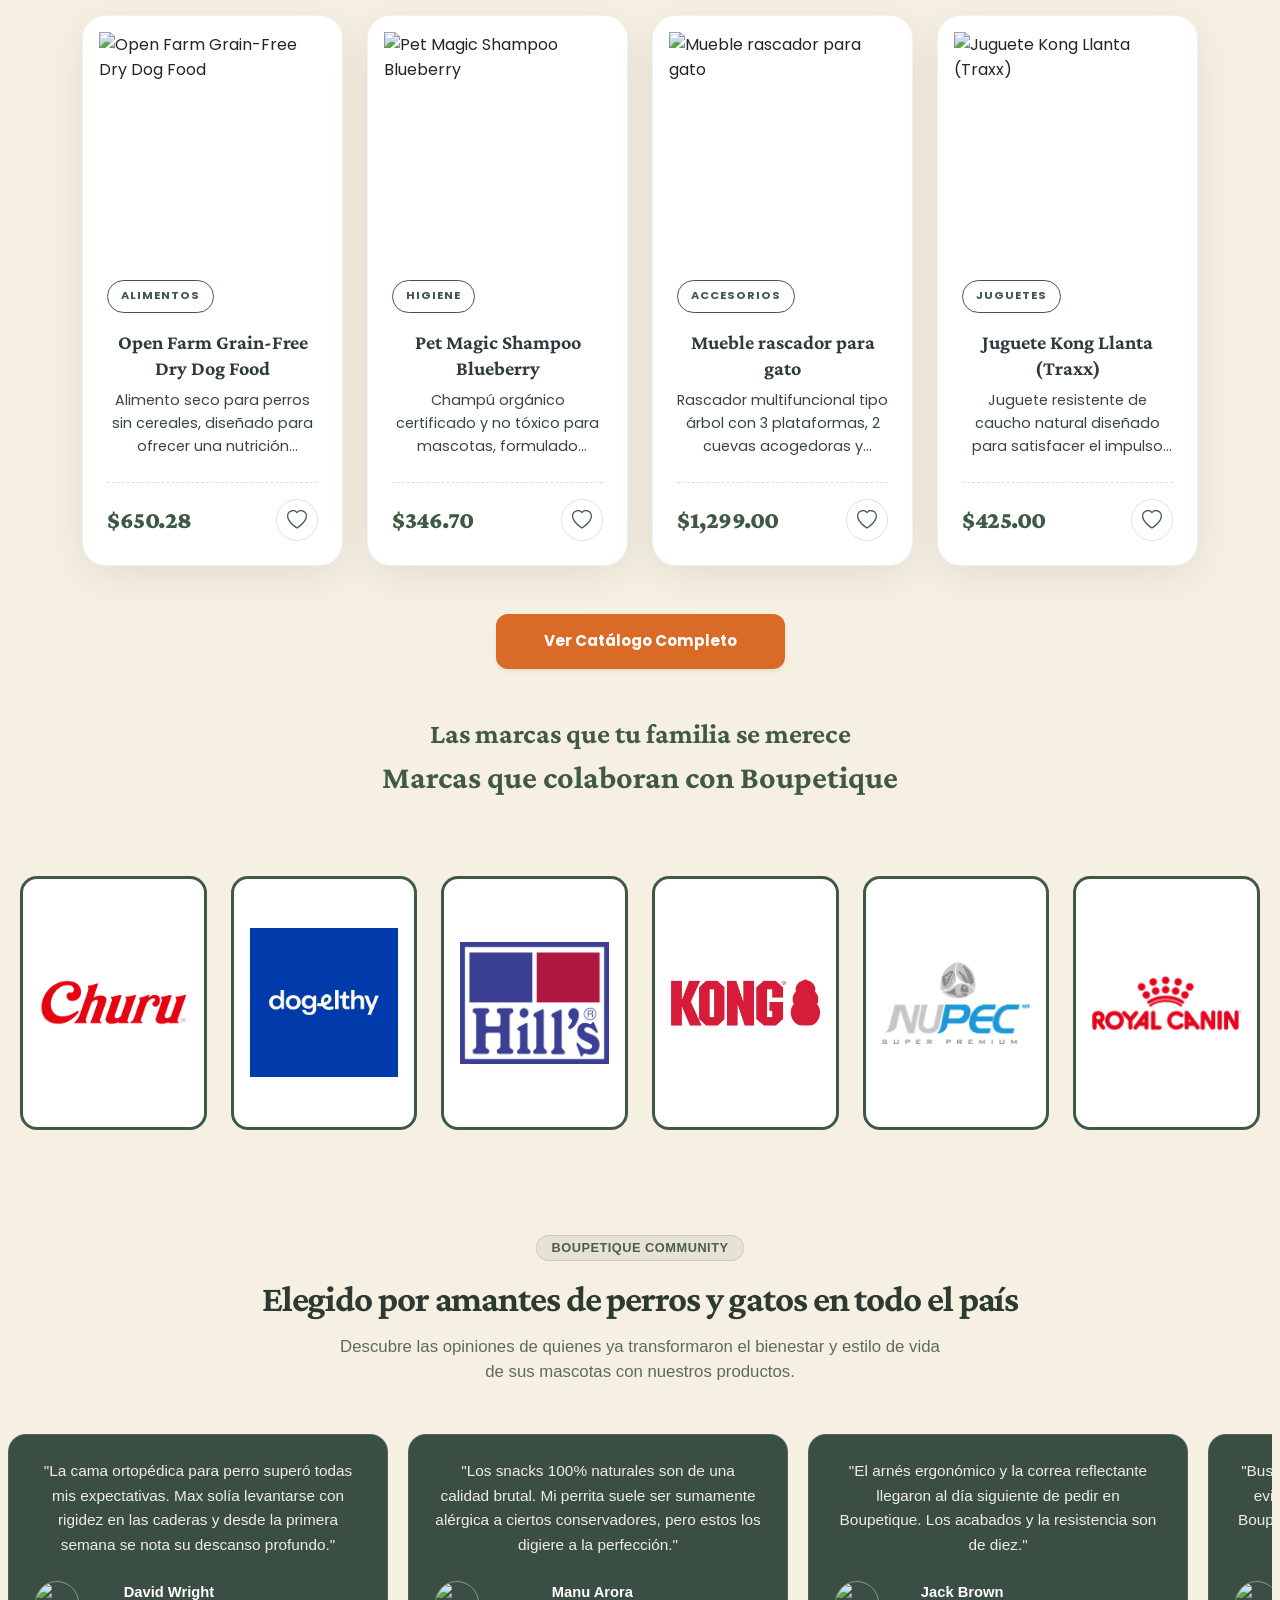
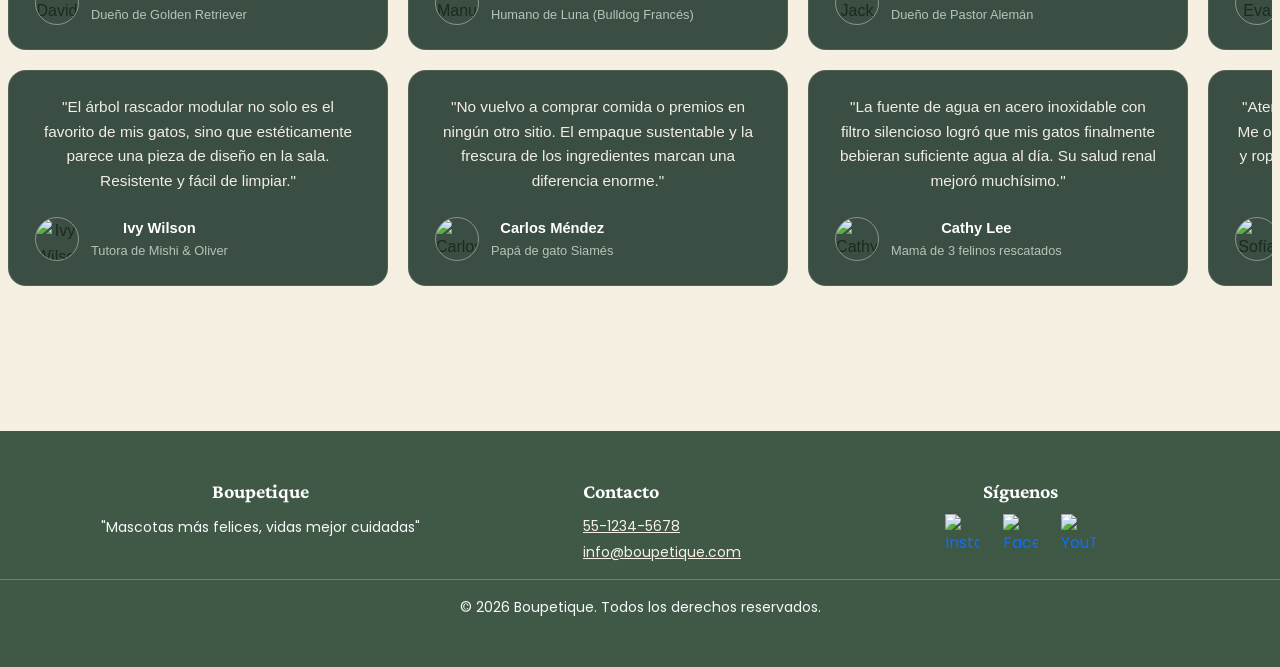
==== commit bd315f83: "resuelto el perrito" ====
--- a/index.html
+++ b/index.html
@@ -54,135 +54,133 @@
     <!-- Fin Carousel -->
 
     <main class="flex-grow-1">
-        <!-- =====================================================
-         HERO / LANDING
-    ====================================================== -->
-
-        <section id="inicio" class="hero">
-
-            <div class="container">
-
-                <div class="row align-items-center py-5">
-
-                    <!-- TEXTO -->
-                    <div class="col-lg-6 text-center text-lg-start">
-
-                        <p class="small-title">
-                            EL MUNDO DE TU MASCOTA
-                        </p>
-
-                        <h1>
-                            Siempre innovando para tu
-                            <span>Mascota.</span>
-                        </h1>
-
-                        <p class="hero-text">
-                            En Boupetique encontrarás productos, servicios
-                            y experiencias pensadas para consentir
-                            a quienes hacen nuestros días más felices.
-                        </p>
-
-                        <div class="mt-4">
-
-                            <a href="html/productos.html" class="btn btn-bouti me-2">
-                                Ver productos
-                            </a>
-
-                        <a href="html/acerca.html"
-                           class="btn btn-bouti me-2">
-                            Conocer más
-                        </a>
-
-                    </div>
-
-
-                    <!-- PERRITO -->
-                    <div class="col-lg-6">
-
-                        <div class="dog-container">
-
-                            <!-- Círculo de fondo -->
-                            <div class="dog-background"></div>
-
-
-                            <!-- PERRITO SVG -->
-                            <svg id="dog" viewBox="0 0 500 500" class="dog-svg">
-
-                                <!-- Oreja izquierda -->
-                                <ellipse cx="145" cy="170" rx="70" ry="110" class="ear" />
-
-                                <!-- Oreja derecha -->
-                                <ellipse cx="355" cy="170" rx="70" ry="110" class="ear" />
-
-
-                                <!-- Cabeza -->
-                                <ellipse cx="250" cy="245" rx="155" ry="145" class="dog-head" />
-
-
-                                <!-- Mancha -->
-                                <ellipse cx="315" cy="180" rx="65" ry="80" class="spot" />
-
-
-                                <!-- OJO IZQUIERDO -->
-
-                                <circle cx="190" cy="230" r="35" class="eye" />
-
-                                <!-- Pupila izquierda -->
-                                <circle id="pupil-left" cx="190" cy="230" r="15" class="pupil" />
-
-
-                                <!-- OJO DERECHO -->
-
-                                <circle cx="310" cy="230" r="35" class="eye" />
-
-                                <!-- Pupila derecha -->
-                                <circle id="pupil-right" cx="310" cy="230" r="15" class="pupil" />
-
-
-                                <!-- Hocico -->
-                                <ellipse cx="250" cy="315" rx="65" ry="50" class="muzzle" />
-
-
-                                <!-- Nariz -->
-                                <ellipse cx="250" cy="300" rx="25" ry="18" class="nose" />
-
-
-                                <!-- Boca -->
-                                <path d="M250 318
-                                C250 345 220 350 205 335
-                                M250 318
-                                C250 345 280 350 295 335" class="mouth" />
-
-                            </svg>
-
-
-                            <!-- Texto decorativo -->
-                            <div class="floating-card card-one">
-                                🦴 Amor
-                            </div>
-
-                            <div class="floating-card card-two">
-                                ❤️ Cuidado
-                            </div>
-
-                            <div class="floating-card card-three">
-                                🐾 Bienestar
-                            </div>
-
-                        </div>
-
-                    </div>
-
-                </div>
-
-            </div>
-
-
-        </section>
-    </main>
-    <!-- Fin perrito -->
-
-    <!-- HTML PROXIMAMENTE (debajo de la sección que quiera) -->
+
+    <!-- =====================================================
+    HERO / LANDING
+====================================================== -->
+
+<section id="inicio" class="hero">
+
+    <div class="container">
+
+        <div class="row align-items-center py-5">
+
+            <!-- TEXTO -->
+            <div class="col-lg-6 text-center text-lg-start">
+
+                <p class="small-title">
+                    EL MUNDO DE TU MASCOTA
+                </p>
+
+                <h1>
+                    Siempre innovando para tu
+                    <span>Mascota.</span>
+                </h1>
+
+                <p class="hero-text">
+                    En Boupetique encontrarás productos, servicios
+                    y experiencias pensadas para consentir
+                    a quienes hacen nuestros días más felices.
+                </p>
+
+                <div class="mt-4">
+                    <a href="html/productos.html" class="btn btn-bouti me-2">
+                        Ver productos
+                    </a>
+
+                    <a href="html/acerca.html" class="btn btn-bouti">
+                        Conocer más
+                    </a>
+                </div>
+
+            </div> 
+
+
+            <!-- PERRITO -->
+            <div class="col-lg-6">
+
+                <div class="dog-container">
+
+                    <!-- Círculo de fondo -->
+                    <div class="dog-background"></div>
+
+
+                    <!-- PERRITO SVG -->
+                    <svg id="dog" viewBox="0 0 500 500" class="dog-svg">
+
+                        <!-- Oreja izquierda -->
+                        <ellipse cx="145" cy="170" rx="70" ry="110" class="ear" />
+
+                        <!-- Oreja derecha -->
+                        <ellipse cx="355" cy="170" rx="70" ry="110" class="ear" />
+
+
+                        <!-- Cabeza -->
+                        <ellipse cx="250" cy="245" rx="155" ry="145" class="dog-head" />
+
+
+                        <!-- Mancha -->
+                        <ellipse cx="315" cy="180" rx="65" ry="80" class="spot" />
+
+
+                        <!-- OJO IZQUIERDO -->
+
+                        <circle cx="190" cy="230" r="35" class="eye" />
+
+                        <!-- Pupila izquierda -->
+                        <circle id="pupil-left" cx="190" cy="230" r="15" class="pupil" />
+
+
+                        <!-- OJO DERECHO -->
+
+                        <circle cx="310" cy="230" r="35" class="eye" />
+
+                        <!-- Pupila derecha -->
+                        <circle id="pupil-right" cx="310" cy="230" r="15" class="pupil" />
+
+
+                        <!-- Hocico -->
+                        <ellipse cx="250" cy="315" rx="65" ry="50" class="muzzle" />
+
+
+                        <!-- Nariz -->
+                        <ellipse cx="250" cy="300" rx="25" ry="18" class="nose" />
+
+
+                        <!-- Boca -->
+                        <path d="M250 318
+                        C250 345 220 350 205 335
+                        M250 318
+                        C250 345 280 350 295 335" class="mouth" />
+
+                    </svg>
+
+
+                    <!-- Texto decorativo -->
+                    <div class="floating-card card-one">
+                        🦴 Amor
+                    </div>
+
+                    <div class="floating-card card-two">
+                        ❤️ Cuidado
+                    </div>
+
+                    <div class="floating-card card-three">
+                        🐾 Bienestar
+                    </div>
+
+                </div>
+
+            </div> <!-- Fin de col-lg-6 de perrito -->
+
+        </div>
+
+    </div>
+
+</section>
+
+ <!-- Fin de Perrito-->
+  
     <!-- =====================================================
          SECCIÓN DE CATEGORÍAS DE MASCOTAS
     ====================================================== -->
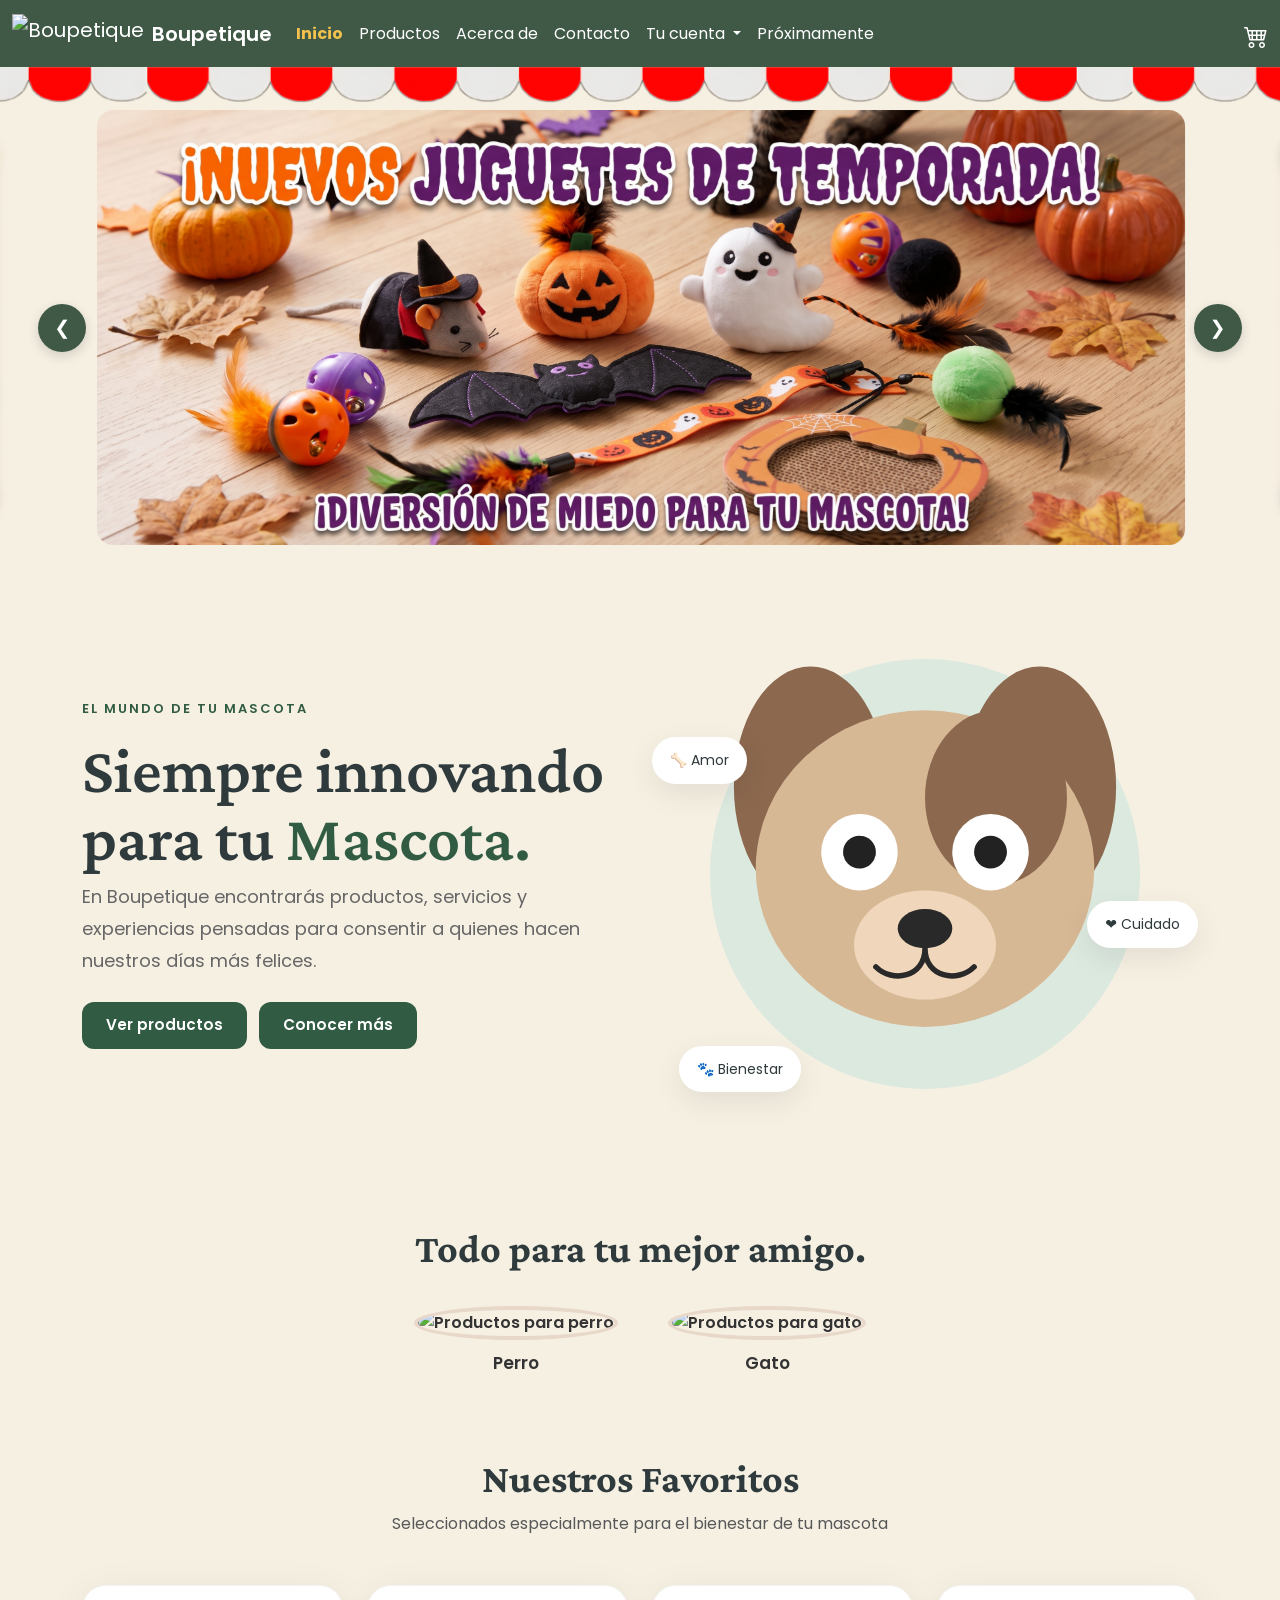
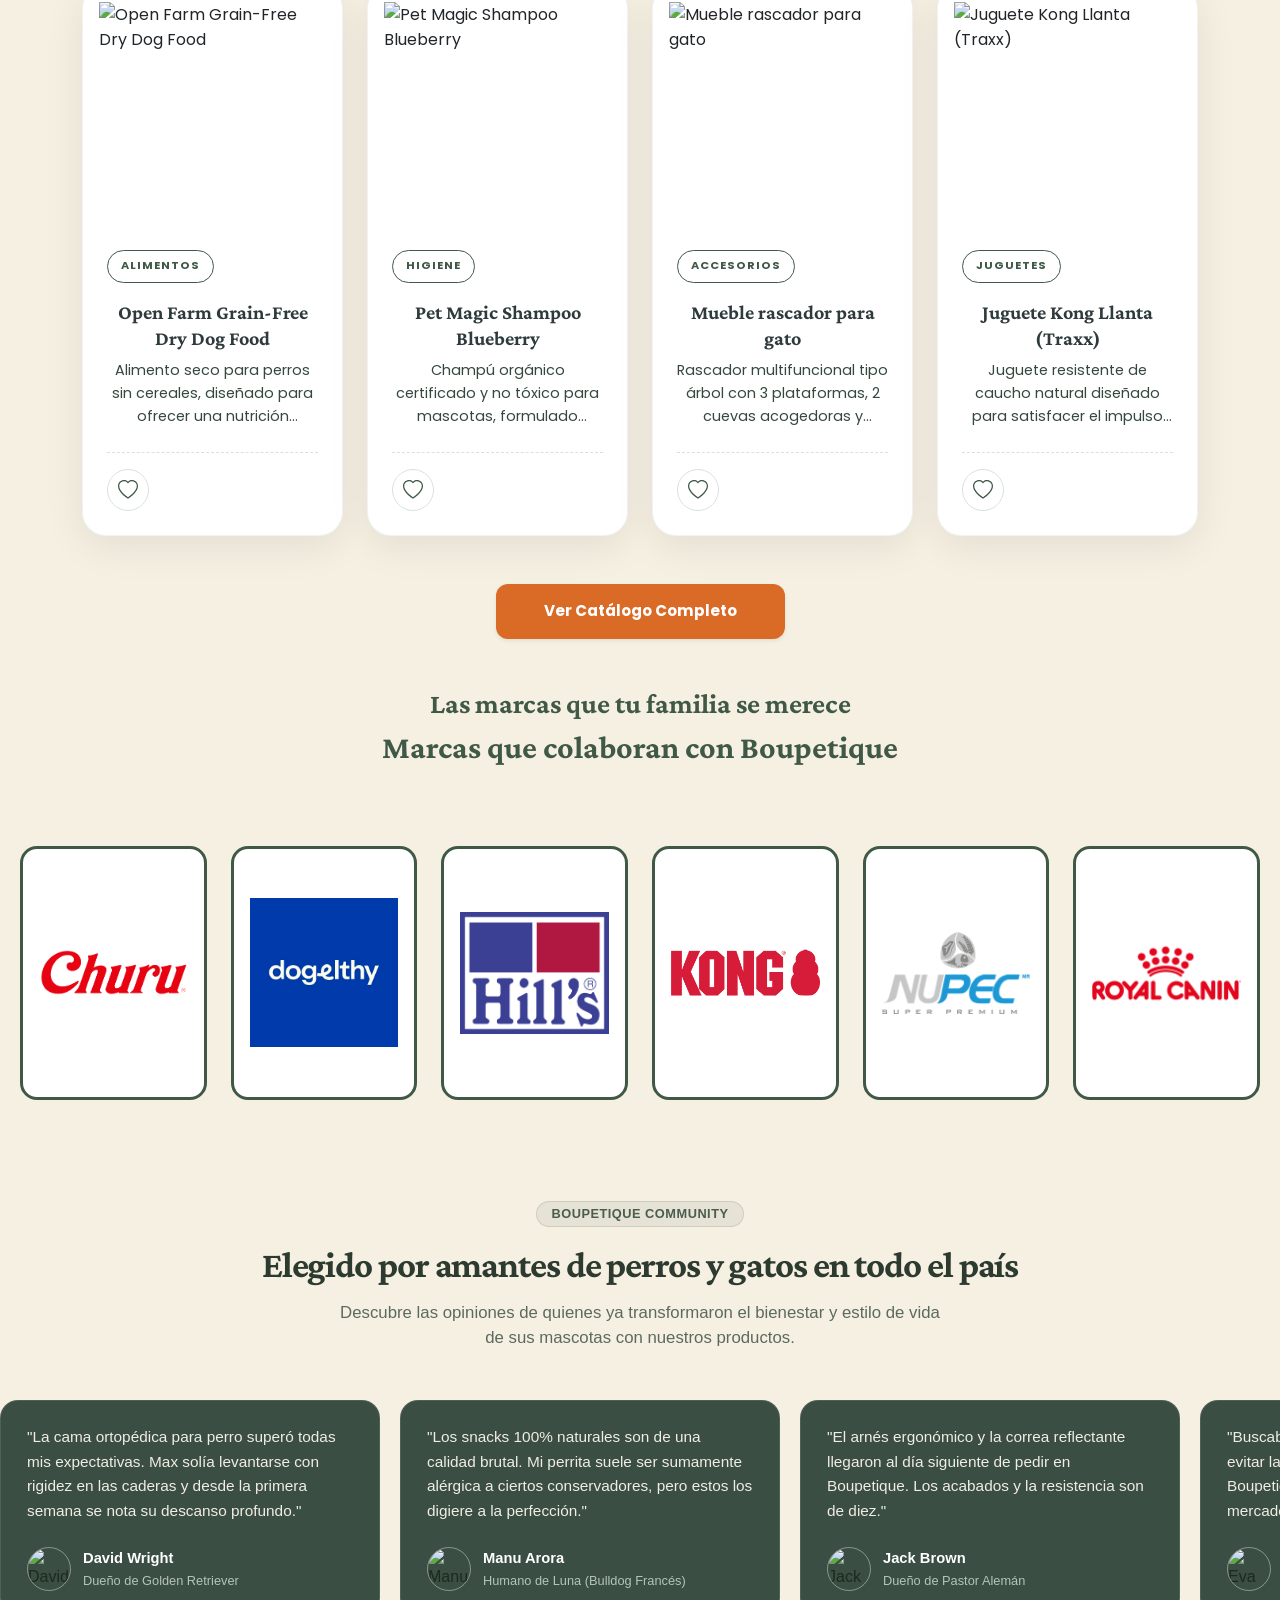
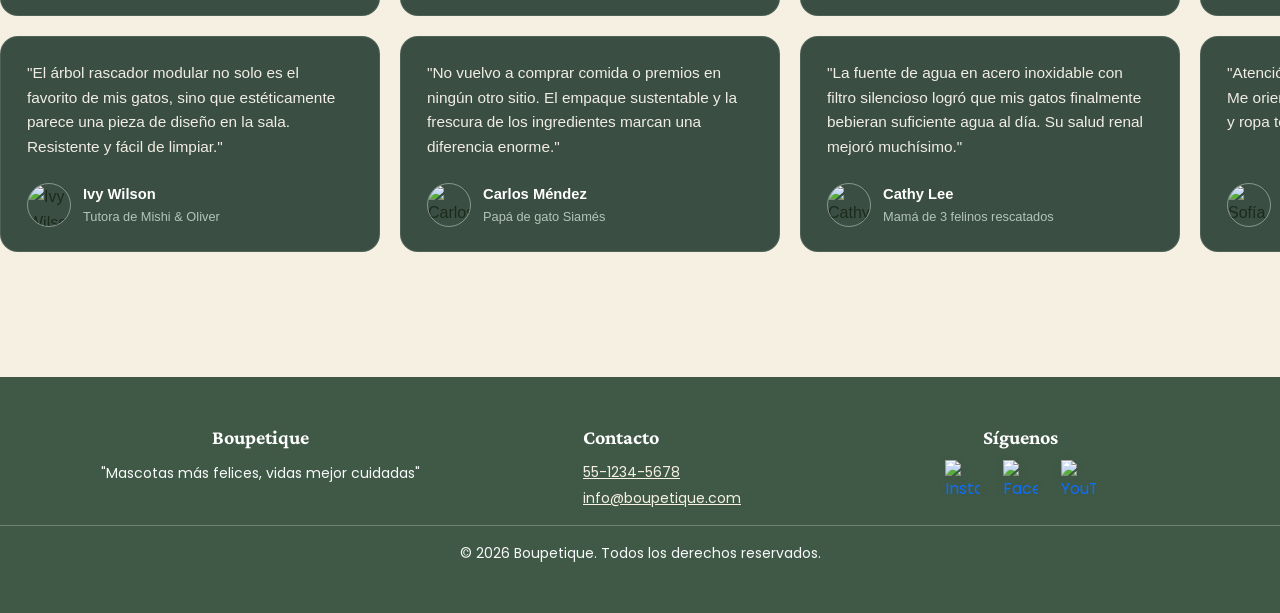
==== commit aea271c2: "edita carousel e imagenes" ====
--- a/index.html
+++ b/index.html
@@ -29,27 +29,32 @@
         <div class="techo-banner"></div>
     </header>
     <!-- Carousel -->
-    <div id="carouselExample" class="carousel slide" data-bs-ride="carousel" data-bs-interval="5000">
-        <div class="carousel-inner">
-            <div class="carousel-item active">
-                <img src="assets/Brands/catfamily.jpg" class="d-block w-100" alt="...">
-            </div>
-            <div class="carousel-item">
-                <img src="assets/Brands/dogsfamily.jpg" class="d-block w-100" alt="...">
-            </div>
-            <div class="carousel-item">
-                <img src="assets/Brands/petfamily.jpg" class="d-block w-100" alt="...">
-            </div>
-        </div>
-
-        <button class="carousel-control-prev" type="button" data-bs-target="#carouselExample" data-bs-slide="prev">
-            <span class="carousel-control-prev-icon" aria-hidden="true"></span>
-            <span class="visually-hidden">Previous</span>
-        </button>
-        <button class="carousel-control-next" type="button" data-bs-target="#carouselExample" data-bs-slide="next">
-            <span class="carousel-control-next-icon" aria-hidden="true"></span>
-            <span class="visually-hidden">Next</span>
-        </button>
+    <div class="fp-root">
+        <div class="fp-track" id="track">
+            <!-- imágenes -->
+            <div class="fp-card">
+                <img src="assets/halloween.jpg" alt="halloween">
+            </div>
+             <div class="fp-card">
+                <img src="assets/disfraces.jpg" alt="disfraces">
+            </div>
+            <div class="fp-card">
+                <img src="assets/descuentos.jpg" alt="descuentos">
+            </div>
+            <div class="fp-card">
+                <img src="assets/membresia.jpg" alt="membresia">
+            </div>
+            <div class="fp-card">
+                <img src="assets/nuevosp.jpg" alt="nuevosproductos">
+            </div>
+            <div class="fp-card">
+                <img src="assets/promo.jpg" alt="promo">
+            </div>
+        </div>
+        <div class="fp-nav">
+            <button class="fp-btn" id="fp-prev" aria-label="Anterior">❮</button>
+            <button class="fp-btn" id="fp-next" aria-label="Siguiente">❯</button>
+        </div>
     </div>
     <!-- Fin Carousel -->
 
@@ -224,10 +229,6 @@
         </div>
     </section>
 
-    <!-- Llamada al script específico para favoritos -->
-
-    <script type="module" src="js/home-productos.js"></script>
-
     <!--Marcas que colaboran con Boupetique-->
     <div class="msginicio">
         <h3>Las marcas que tu familia se merece</h3>
@@ -238,27 +239,27 @@
         <div class="row row-cols-1 row-cols-sm-2 row-cols-md-3 row-cols-xl-6 g-4">
             <div class="col">
                 <div class="cardBrand">
-                    <img src="assets/Brands/CHURU.png" alt="Royal Canin" class="img-fluid brand-img">
-                </div>
-            </div>
-            <div class="col">
-                <div class="cardBrand">
-                    <img src="assets/Brands/Dogelthy.jpg" alt="Royal Canin" class="img-fluid brand-img">
-                </div>
-            </div>
-            <div class="col">
-                <div class="cardBrand">
-                    <img src="assets/Brands/hills.png" alt="Royal Canin" class="img-fluid brand-img">
-                </div>
-            </div>
-            <div class="col">
-                <div class="cardBrand">
-                    <img src="assets/Brands/Kong.png" alt="Royal Canin" class="img-fluid brand-img">
-                </div>
-            </div>
-            <div class="col">
-                <div class="cardBrand">
-                    <img src="assets/Brands/nupec.png" alt="Royal Canin" class="img-fluid brand-img">
+                    <img src="assets/Brands/CHURU.png" alt="Churu" class="img-fluid brand-img">
+                </div>
+            </div>
+            <div class="col">
+                <div class="cardBrand">
+                    <img src="assets/Brands/Dogelthy.jpg" alt="Dogelthy" class="img-fluid brand-img">
+                </div>
+            </div>
+            <div class="col">
+                <div class="cardBrand">
+                    <img src="assets/Brands/hills.png" alt="Hill's" class="img-fluid brand-img">
+                </div>
+            </div>
+            <div class="col">
+                <div class="cardBrand">
+                    <img src="assets/Brands/Kong.png" alt="Kong" class="img-fluid brand-img">
+                </div>
+            </div>
+            <div class="col">
+                <div class="cardBrand">
+                    <img src="assets/Brands/nupec.png" alt="Nupec" class="img-fluid brand-img">
                 </div>
             </div>
             <div class="col">
@@ -266,7 +267,10 @@
                     <img src="assets/Brands/royal.png" alt="Royal Canin" class="img-fluid brand-img">
                 </div>
             </div>
-            <section class="testimonials-section">
+        </div>
+    </div>
+
+    <section class="testimonials-section">
     <div class="testimonials-header">
       <span class="badge">Boupetique Community</span>
       <h2 class="title">Elegido por amantes de perros y gatos en todo el país</h2>
@@ -286,9 +290,8 @@
       </div>
     </div>
   </section>
-        </div>
-    </div>
-
+
+    </main>
 
     <footer id="site-footer" class="text-light py-5">
 
@@ -335,7 +338,6 @@
         </div>
         <hr>
         <p class="text-center mb-0">&copy; 2026 Boupetique. Todos los derechos reservados.</p>
-        </div>
 
     </footer>
 
@@ -347,6 +349,8 @@
     <script src="https://cdn.jsdelivr.net/npm/bootstrap@5.3.8/dist/js/bootstrap.bundle.min.js"
         integrity="sha384-FKyoEForCGlyvwx9Hj09JcYn3nv7wiPVlz7YYwJrWVcXK/BmnVDxM+D2scQbITxI"
         crossorigin="anonymous"></script>
+    <!-- Script específico para favoritos -->
+    <script type="module" src="js/home-productos.js"></script>
     <!-- Script de Contador de Productos -->
     <script type="module" src="js/productos/counterProducts.js"></script>
 </body>
--- a/css/styles.css
+++ b/css/styles.css
@@ -19,6 +19,13 @@
   /* TIPOGRAFIAS */
   --font-titulo: "Crimson Pro", Georgia, serif;
   --font-cuerpo: "Poppins", system-ui, -apple-system, sans-serif;
+
+  /* CARRUSEL */
+  --fp-bg: transparent;
+  --fp-h: 50vh; 
+  --fp-w: min(max(85vw, 320px), 1200px); 
+  --fp-aspect: 2.5 / 1; 
+  --fp-radius: 16px;
 }
 
 body {
@@ -2215,3 +2222,100 @@
   background-color: rgba(255, 228, 196, 0.185);
   box-shadow: 0 4px 5px rgba(11, 25, 44, 0.2);
 }
+
+/* --- CARRUSEL  --- */
+.fp-root {
+    position: relative;
+    width: 100%;
+    height: var(--fp-h);
+    display: flex;
+    flex-direction: column;
+    justify-content: center;
+    overflow: hidden;
+    background: var(--fp-bg);
+    outline: none;
+}
+
+.fp-track {
+    display: flex;
+    align-items: center;
+    gap: clamp(12px, 2vw, 28px);
+    overflow-x: auto;
+    overflow-y: hidden;
+    scroll-snap-type: x mandatory;
+    padding-inline: calc(50% - var(--fp-w) / 2);
+    scrollbar-width: none;
+    cursor: grab;
+    touch-action: pan-x pan-y;
+}
+
+.fp-track::-webkit-scrollbar {
+    display: none;
+}
+
+.fp-track.dragging {
+    scroll-snap-type: none;
+    cursor: grabbing;
+}
+
+.fp-card {
+    flex: 0 0 var(--fp-w);
+    aspect-ratio: var(--fp-aspect);
+    max-height: none;
+    scroll-snap-align: center;
+    position: relative;
+    border: 0;
+    padding: 0;
+    margin: 0;
+    background: transparent;
+    will-change: transform, filter;
+    transform-origin: center;
+}
+
+.fp-card img {
+    position: absolute;
+    inset: 0;
+    width: 100%;
+    height: 100%;
+    max-width: none;
+    object-fit: cover;
+    display: block;
+    border-radius: var(--fp-radius);
+    pointer-events: none;
+}
+/* --- CONTROLES DEL CARRUSEL --- */
+.fp-nav {
+    position: absolute;
+    top: 50%;
+    left: 0;
+    width: 100%;
+    display: flex;
+    justify-content: space-between;
+    transform: translateY(-50%);
+    padding: 0 3vw;
+    box-sizing: border-box;
+    pointer-events: none; 
+    z-index: 10;
+}
+
+.fp-btn {
+    pointer-events: auto; 
+    background-color: var(--boupetique-olive);
+    color: #ffffff;
+    border: none;
+    width: 48px;
+    height: 48px;
+    border-radius: 50%;
+    font-size: 1.2rem;
+    display: flex;
+    align-items: center;
+    justify-content: center;
+    cursor: pointer;
+    box-shadow: 0 4px 12px rgba(0,0,0,0.15);
+    transition: transform 0.3s ease, background-color 0.3s ease;
+}
+
+.fp-btn:hover {
+    background-color: var(--boupetique-chocolat);
+    transform: scale(1.1);
+}
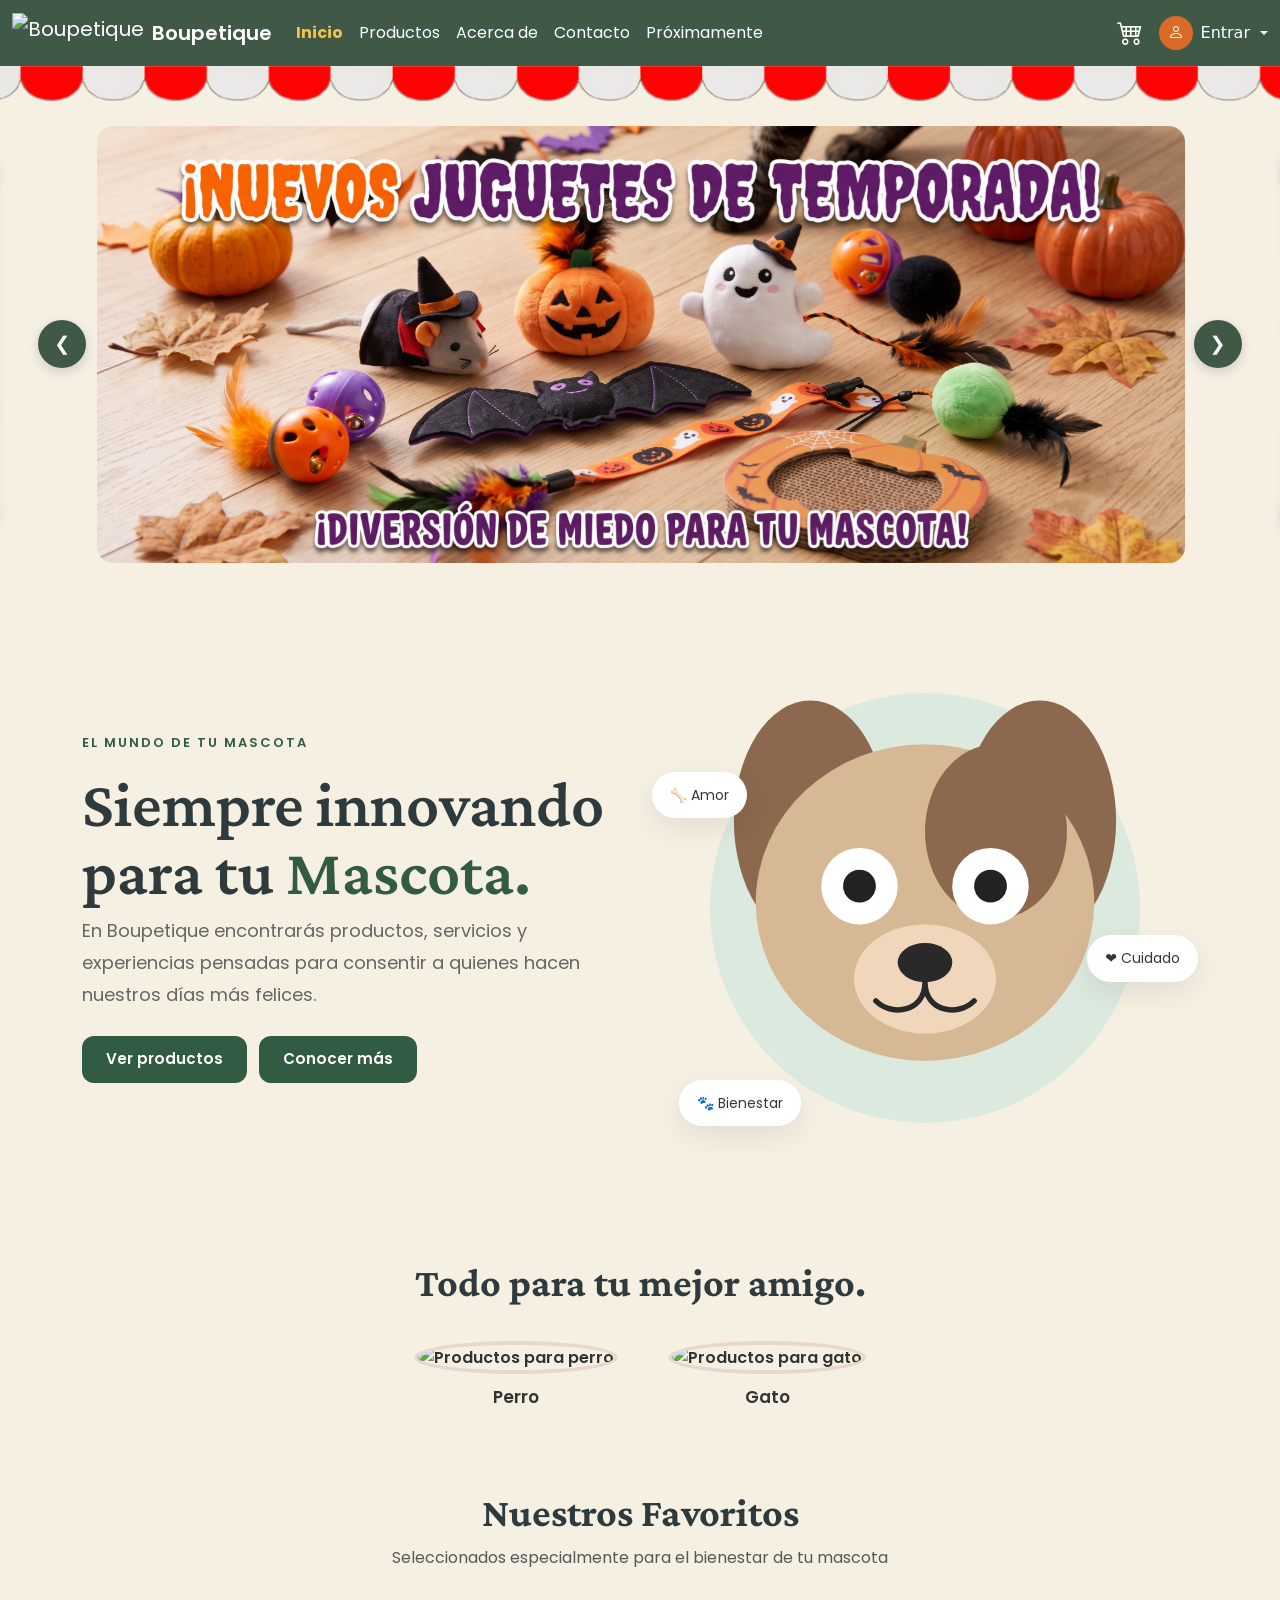
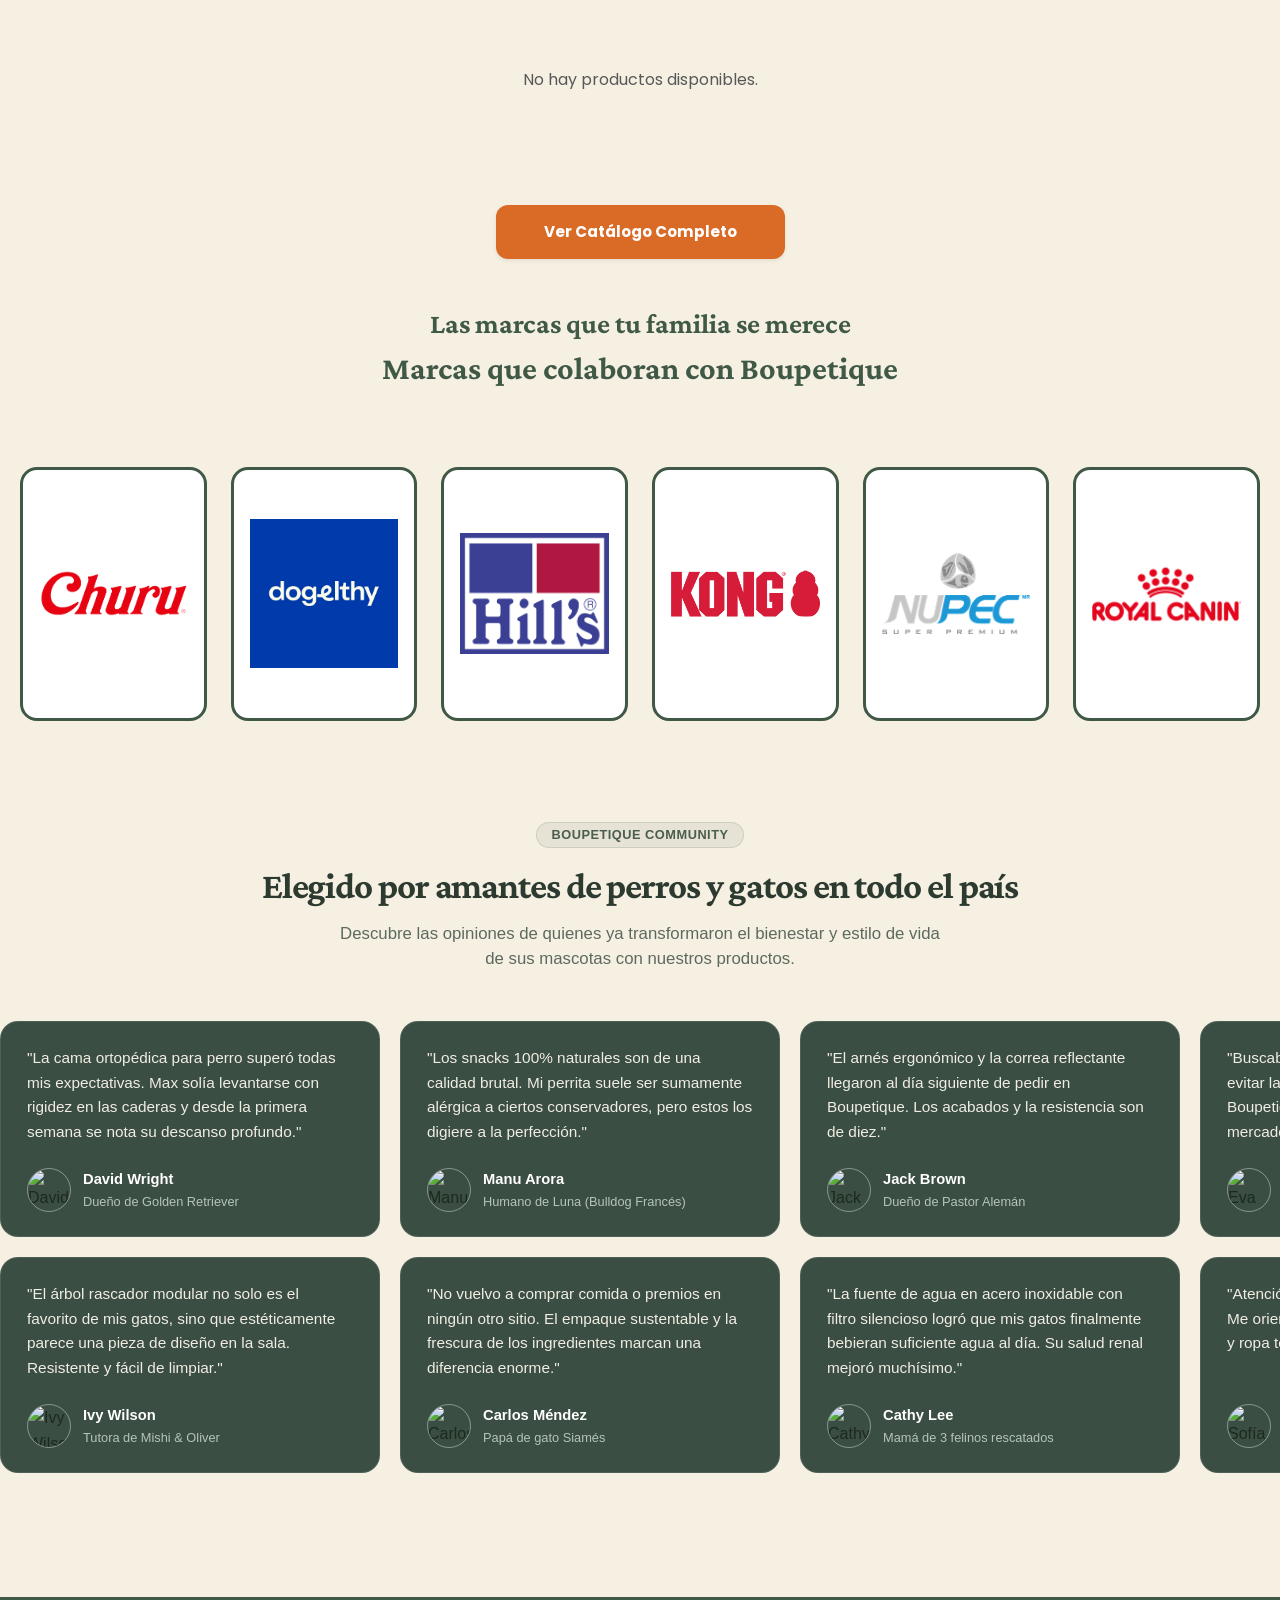
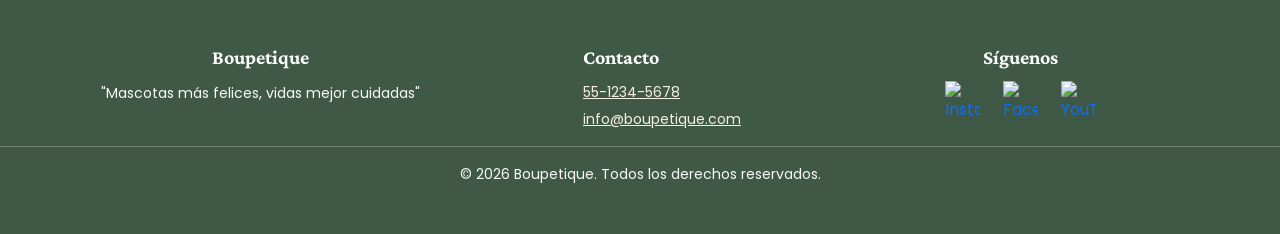
==== commit 8beb4508: "Integra BE con FE" ====
--- a/index.html
+++ b/index.html
@@ -32,23 +32,23 @@
     <div class="fp-root">
         <div class="fp-track" id="track">
             <!-- imágenes -->
-            <div class="fp-card">
-                <img src="assets/halloween.jpg" alt="halloween">
-            </div>
-             <div class="fp-card">
-                <img src="assets/disfraces.jpg" alt="disfraces">
-            </div>
-            <div class="fp-card">
-                <img src="assets/descuentos.jpg" alt="descuentos">
-            </div>
-            <div class="fp-card">
-                <img src="assets/membresia.jpg" alt="membresia">
-            </div>
-            <div class="fp-card">
-                <img src="assets/nuevosp.jpg" alt="nuevosproductos">
-            </div>
-            <div class="fp-card">
-                <img src="assets/promo.jpg" alt="promo">
+            <div class="fp-card" data-href="html/productos.html?promo=halloween" role="link" tabindex="0" aria-label="Ver juguetes de Halloween">
+                <img src="assets/halloween.jpg" alt="halloween" draggable="false">
+            </div>
+             <div class="fp-card" data-href="html/productos.html?promo=disfraces" role="link" tabindex="0" aria-label="Ver disfraces y accesorios">
+                <img src="assets/disfraces.jpg" alt="disfraces" draggable="false">
+            </div>
+            <div class="fp-card" data-href="html/productos.html?promo=descuentos" role="link" tabindex="0" aria-label="Ver descuentos en premios Churu">
+                <img src="assets/descuentos.jpg" alt="descuentos" draggable="false">
+            </div>
+            <div class="fp-card" data-href="html/proximamente.html#precios" role="link" tabindex="0" aria-label="Ver membresías">
+                <img src="assets/membresia.jpg" alt="membresia" draggable="false">
+            </div>
+            <div class="fp-card" data-href="html/productos.html?promo=nuevos" role="link" tabindex="0" aria-label="Ver productos nuevos">
+                <img src="assets/nuevosp.jpg" alt="nuevosproductos" draggable="false">
+            </div>
+            <div class="fp-card" data-href="html/productos.html?promo=ofertas" role="link" tabindex="0" aria-label="Ver ofertas del mes">
+                <img src="assets/promo.jpg" alt="promo" draggable="false">
             </div>
         </div>
         <div class="fp-nav">
--- a/css/styles.css
+++ b/css/styles.css
@@ -22,10 +22,10 @@
 
   /* CARRUSEL */
   --fp-bg: transparent;
-  --fp-h: 50vh; 
-  --fp-w: min(max(85vw, 320px), 1200px); 
-  --fp-aspect: 2.5 / 1; 
+  --fp-aspect: 3264 / 1312;
+  --fp-w: min(85vw, 1200px, calc(62vh * 3264 / 1312));
   --fp-radius: 16px;
+  --fp-btn-size: 48px;
 }
 
 body {
@@ -915,17 +915,18 @@
 
 /* Techo en banner */
 .techo-banner {
+  --techo-h: min(2.79vw, 54px);
   width: 100%;
   height: 78px;
-  background-image: url("../assets/techo1.png");
+  background-image: url("../assets/techo-tile.png");
   background-repeat: repeat-x;
-  background-size: 77%;
+  background-size: auto var(--techo-h);
   background-position: top center;
   pointer-events: none;
 }
 
 body[data-page="inicio"] #site-header .techo-banner {
-  height: min(78px, 2.79vw);
+  height: var(--techo-h);
 }
 
 /* Inputs y Textareas más redondeados */
@@ -2227,7 +2228,7 @@
 .fp-root {
     position: relative;
     width: 100%;
-    height: var(--fp-h);
+    padding-block: clamp(8px, 2vw, 24px);
     display: flex;
     flex-direction: column;
     justify-content: center;
@@ -2270,6 +2271,13 @@
     background: transparent;
     will-change: transform, filter;
     transform-origin: center;
+    cursor: pointer;
+}
+
+.fp-card:focus-visible {
+    outline: 3px solid var(--boupetique-chocolat);
+    outline-offset: 4px;
+    border-radius: var(--fp-radius);
 }
 
 .fp-card img {
@@ -2303,8 +2311,8 @@
     background-color: var(--boupetique-olive);
     color: #ffffff;
     border: none;
-    width: 48px;
-    height: 48px;
+    width: var(--fp-btn-size);
+    height: var(--fp-btn-size);
     border-radius: 50%;
     font-size: 1.2rem;
     display: flex;
@@ -2318,4 +2326,27 @@
 .fp-btn:hover {
     background-color: var(--boupetique-chocolat);
     transform: scale(1.1);
+}
+
+@media (max-width: 991.98px) {
+    :root {
+        --fp-w: min(90vw, calc(62vh * 3264 / 1312));
+        --fp-btn-size: 40px;
+    }
+}
+
+@media (max-width: 575.98px) {
+    :root {
+        --fp-w: 92vw;
+        --fp-radius: 10px;
+        --fp-btn-size: 32px;
+    }
+
+    .fp-btn {
+        font-size: 0.9rem;
+    }
+
+    .fp-nav {
+        padding: 0 1vw;
+    }
 }
